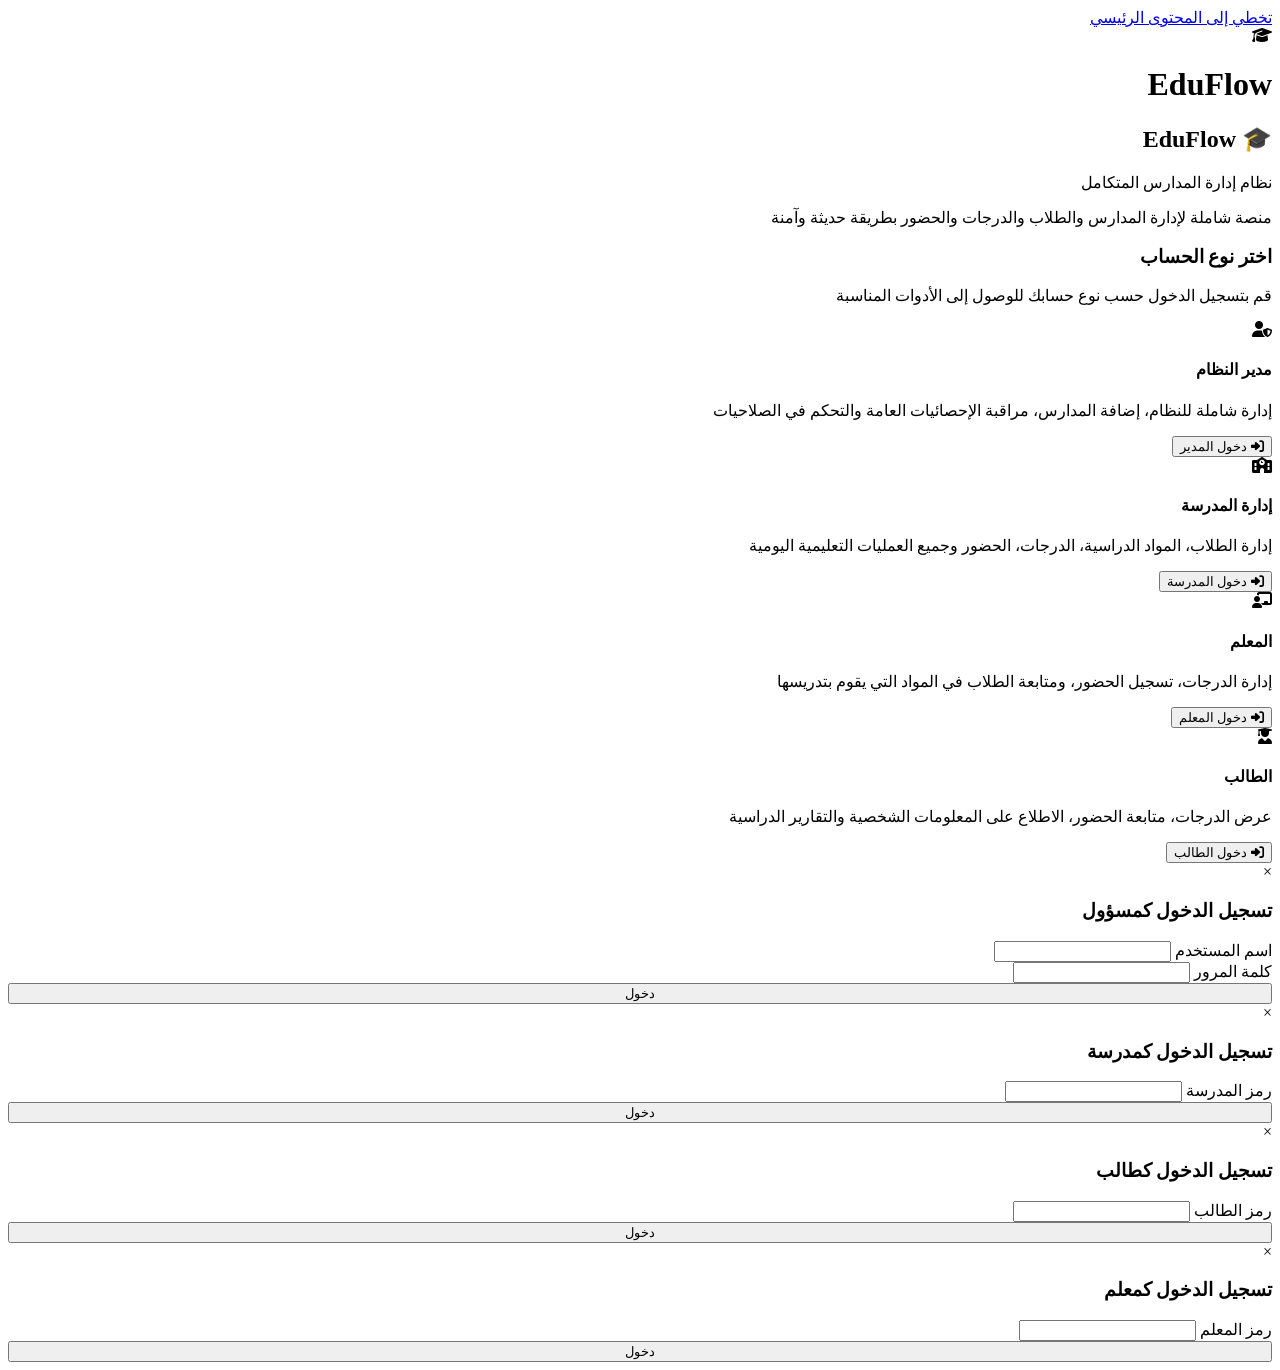
==== index.html @ fd58dbfe "Add files via upload" ====
<!DOCTYPE html>
<html lang="ar" dir="rtl">
<head>
  <meta charset="UTF-8">
  <meta name="viewport" content="width=device-width, initial-scale=1.0">
  <title>EduFlow - نظام إدارة المدارس المتكامل</title>
  <link href="https://fonts.googleapis.com/css2?family=Cairo:wght@300;400;600;700&display=swap" rel="stylesheet">
  <link rel="stylesheet" href="https://cdnjs.cloudflare.com/ajax/libs/font-awesome/6.4.0/css/all.min.css">
  <link rel="stylesheet" href="assets/css/unified-design-system.css">
  <link rel="stylesheet" href="assets/css/unified-components.css">
  <link rel="stylesheet" href="assets/css/responsive-utilities.css">
  <link rel="stylesheet" href="assets/css/accessibility-enhancements.css">
  <link rel="stylesheet" href="assets/css/styles.css">
  <link rel="stylesheet" href="assets/css/enhanced.css">
  <link rel="stylesheet" href="assets/css/design-system.css">
</head>
<body>
  <!-- Skip to main content link -->
  <a href="#main-content" class="skip-link">تخطي إلى المحتوى الرئيسي</a>
  
  <header>
    <div class="container">
      <div class="header-content">
        <div class="logo">
          <i class="fas fa-graduation-cap" aria-hidden="true"></i>
          <h1>EduFlow</h1>
        </div>
        <div class="nav-links">
        </div>
      </div>
    </div>
  </header>

  <main id="main-content">
    <section id="home" class="hero">
      <div class="container">
        <div class="hero-content">
          <h2><span class="emoji-icon">🎓</span> <span class="text-gradient">EduFlow</span></h2>
          <p class="subtitle">نظام إدارة المدارس المتكامل</p>
          <p class="subtitle">منصة شاملة لإدارة المدارس والطلاب والدرجات والحضور بطريقة حديثة وآمنة</p>
        </div>
      </div>
    </section>

    <section class="role-selection" aria-labelledby="role-selection-heading">
      <div class="container">
        <div class="section-title">
          <h3 id="role-selection-heading">اختر نوع الحساب</h3>
          <p>قم بتسجيل الدخول حسب نوع حسابك للوصول إلى الأدوات المناسبة</p>
        </div>
        
        <div class="roles-grid grid-container grid-auto-fit" role="group" aria-label="نوع الحساب">
          <div class="role-card admin animate-fade-in card-hover-effect" role="button" tabindex="0" aria-label="مدير النظام - إدارة شاملة للنظام" onclick="showAdminLogin()" onkeydown="if(event.key === 'Enter' || event.key === ' ') { showAdminLogin(); event.preventDefault(); }">
            <div class="role-icon">
              <i class="fas fa-user-shield" aria-hidden="true"></i>
            </div>
            <h4>مدير النظام</h4>
            <p>إدارة شاملة للنظام، إضافة المدارس، مراقبة الإحصائيات العامة والتحكم في الصلاحيات</p>
            <button class="btn btn-primary" aria-hidden="true">
              <i class="fas fa-sign-in-alt" aria-hidden="true"></i>
              دخول المدير
            </button>
          </div>

          <div class="role-card school animate-fade-in card-hover-effect">
            <div class="role-icon">
              <i class="fas fa-school"></i>
            </div>
            <h4>إدارة المدرسة</h4>
            <p>إدارة الطلاب، المواد الدراسية، الدرجات، الحضور وجميع العمليات التعليمية اليومية</p>
            <button class="btn btn-primary" onclick="showSchoolLogin()">
              <i class="fas fa-sign-in-alt"></i>
              دخول المدرسة
            </button>
          </div>

          <div class="role-card teacher animate-fade-in card-hover-effect">
            <div class="role-icon">
              <i class="fas fa-chalkboard-teacher"></i>
            </div>
            <h4>المعلم</h4>
            <p>إدارة الدرجات، تسجيل الحضور، ومتابعة الطلاب في المواد التي يقوم بتدريسها</p>
            <button class="btn btn-primary" onclick="showTeacherLogin()">
              <i class="fas fa-sign-in-alt"></i>
              دخول المعلم
            </button>
          </div>

          <div class="role-card student animate-fade-in card-hover-effect">
            <div class="role-icon">
              <i class="fas fa-user-graduate"></i>
            </div>
            <h4>الطالب</h4>
            <p>عرض الدرجات، متابعة الحضور، الاطلاع على المعلومات الشخصية والتقارير الدراسية</p>
            <button class="btn btn-primary" onclick="showStudentLogin()">
              <i class="fas fa-sign-in-alt"></i>
              دخول الطالب
            </button>
          </div>
        </div>
      </div>
    </section>
  </main>

  <!-- Admin Login Modal -->
  <div id="adminLoginModal" class="modal" role="dialog" aria-labelledby="adminLoginTitle" aria-describedby="adminLoginDesc" aria-modal="true" tabindex="-1">
    <div class="modal-content" role="document">
      <span class="close-modal" onclick="closeModal('adminLoginModal')" aria-label="إغلاق النافذة" tabindex="0" onkeydown="if(event.key === 'Enter' || event.key === ' ') { closeModal('adminLoginModal'); event.preventDefault(); }">&times;</span>
      <h3 class="modal-title" id="adminLoginTitle">تسجيل الدخول كمسؤول</h3>
      <p id="adminLoginDesc" class="sr-only">أدخل بيانات تسجيل الدخول الخاصة بك للوصول إلى لوحة تحكم المدير</p>
      <form id="adminLoginForm" aria-label="نموذج تسجيل دخول المدير">
        <div class="form-group">
          <label for="adminUsername" class="form-label">اسم المستخدم</label>
          <input type="text" id="adminUsername" class="form-control" required aria-required="true">
        </div>
        <div class="form-group">
          <label for="adminPassword" class="form-label">كلمة المرور</label>
          <input type="password" id="adminPassword" class="form-control" required aria-required="true">
        </div>
        <button type="submit" class="btn btn-primary" style="width: 100%">دخول</button>
      </form>
    </div>
  </div>

  <!-- School Login Modal -->
  <div id="schoolLoginModal" class="modal">
    <div class="modal-content">
      <span class="close-modal" onclick="closeModal('schoolLoginModal')">&times;</span>
      <h3 class="modal-title">تسجيل الدخول كمدرسة</h3>
      <form id="schoolLoginForm">
        <div class="form-group">
          <label for="schoolCode">رمز المدرسة</label>
          <input type="text" id="schoolCode" class="form-control" required>
        </div>
        <button type="submit" class="btn btn-primary" style="width: 100%">دخول</button>
      </form>
    </div>
  </div>

  <!-- Student Login Modal -->
  <div id="studentLoginModal" class="modal">
    <div class="modal-content">
      <span class="close-modal" onclick="closeModal('studentLoginModal')">&times;</span>
      <h3 class="modal-title">تسجيل الدخول كطالب</h3>
      <form id="studentLoginForm">
        <div class="form-group">
          <label for="studentCode">رمز الطالب</label>
          <input type="text" id="studentCode" class="form-control" required>
        </div>
        <button type="submit" class="btn btn-primary" style="width: 100%">دخول</button>
      </form>
    </div>
  </div>

  <!-- Teacher Login Modal -->
  <div id="teacherLoginModal" class="modal">
    <div class="modal-content">
      <span class="close-modal" onclick="closeModal('teacherLoginModal')">&times;</span>
      <h3 class="modal-title">تسجيل الدخول كمعلم</h3>
      <form id="teacherLoginForm">
        <div class="form-group">
          <label for="teacherCode">رمز المعلم</label>
          <input type="text" id="teacherCode" class="form-control" required>
        </div>
        <button type="submit" class="btn btn-primary" style="width: 100%">دخول</button>
      </form>
    </div>
  </div>

  <script>
    // وظائف إدارة النوافذ المنبثقة
    function showAdminLogin() {
      document.getElementById('adminLoginModal').style.display = 'flex';
    }

    function showSchoolLogin() {
      document.getElementById('schoolLoginModal').style.display = 'flex';
    }

    function showStudentLogin() {
      document.getElementById('studentLoginModal').style.display = 'flex';
    }

    function showTeacherLogin() {
      document.getElementById('teacherLoginModal').style.display = 'flex';
    }

    function closeModal(modalId) {
      document.getElementById(modalId).style.display = 'none';
    }

    // إغلاق النافذة عند النقر خارجها
    window.onclick = function(event) {
      const modals = document.getElementsByClassName('modal');
      for (let i = 0; i < modals.length; i++) {
        if (event.target == modals[i]) {
          modals[i].style.display = "none";
        }
      }
    }

    // معالجة نموذج تسجيل الدخول للمسؤول
    document.getElementById('adminLoginForm').addEventListener('submit', async function(e) {
      e.preventDefault();
      const username = document.getElementById('adminUsername').value;
      const password = document.getElementById('adminPassword').value;
      
      try {
        const response = await fetch('/api/admin/login', {
          method: 'POST',
          headers: {
            'Content-Type': 'application/json'
          },
          body: JSON.stringify({ username, password })
        });
        
        if (!response.ok) {
          const errorResult = await response.json();
          throw new Error(errorResult.error || 'فشل تسجيل الدخول');
        }
        
        const result = await response.json();
        // Store token and user info
        localStorage.setItem('token', result.token);
        localStorage.setItem('user', JSON.stringify(result.user));
        
        toastManager.showSuccess('تم تسجيل الدخول بنجاح!');
        closeModal('adminLoginModal');
        
        // Redirect to admin dashboard
        window.location.href = 'admin-dashboard.html';
      } catch (error) {
        console.error('Login error:', error);
        toastManager.showError(error.message || 'حدث خطأ في الاتصال بالخادم');
      }
    });

    // معالجة نموذج تسجيل الدخول للمدرسة
    document.getElementById('schoolLoginForm').addEventListener('submit', async function(e) {
      e.preventDefault();
      const code = document.getElementById('schoolCode').value;
      
      try {
        const response = await fetch('/api/school/login', {
          method: 'POST',
          headers: {
            'Content-Type': 'application/json'
          },
          body: JSON.stringify({ code })
        });
        
        if (!response.ok) {
          const errorResult = await response.json();
          throw new Error(errorResult.error || 'فشل تسجيل الدخول');
        }
        
        const result = await response.json();
        // Store token and school info
        localStorage.setItem('token', result.token);
        localStorage.setItem('school', JSON.stringify(result.school));
        
        toastManager.showSuccess('تم تسجيل الدخول بنجاح!');
        closeModal('schoolLoginModal');
        
        // Redirect to school dashboard
        window.location.href = 'school-dashboard.html';
      } catch (error) {
        console.error('Login error:', error);
        toastManager.showError(error.message || 'حدث خطأ في الاتصال بالخادم');
      }
    });

    // معالجة نموذج تسجيل الدخول للطالب
    document.getElementById('studentLoginForm').addEventListener('submit', async function(e) {
      e.preventDefault();
      const code = document.getElementById('studentCode').value;
      
      try {
        const response = await fetch('/api/student/login', {
          method: 'POST',
          headers: {
            'Content-Type': 'application/json'
          },
          body: JSON.stringify({ code })
        });
        
        if (!response.ok) {
          const errorResult = await response.json();
          throw new Error(errorResult.error || 'فشل تسجيل الدخول');
        }
        
        const result = await response.json();
        // Store token and student info
        localStorage.setItem('token', result.token);
        localStorage.setItem('student', JSON.stringify(result.student));
        
        toastManager.showSuccess('تم تسجيل الدخول بنجاح!');
        closeModal('studentLoginModal');
        
        // Redirect to student portal
        window.location.href = 'student-portal.html';
      } catch (error) {
        console.error('Login error:', error);
        toastManager.showError(error.message || 'حدث خطأ في الاتصال بالخادم');
      }
    });

    // معالجة نموذج تسجيل الدخول للمعلم
    document.getElementById('teacherLoginForm').addEventListener('submit', async function(e) {
      e.preventDefault();
      const code = document.getElementById('teacherCode').value;
      
      try {
        const response = await fetch('/api/teacher/login', {
          method: 'POST',
          headers: {
            'Content-Type': 'application/json'
          },
          body: JSON.stringify({ teacher_code: code })
        });
        
        if (!response.ok) {
          const errorResult = await response.json();
          throw new Error(errorResult.error || 'فشل تسجيل الدخول');
        }
        
        const result = await response.json();
        // Store token and teacher info
        localStorage.setItem('teacher_token', result.token);
        localStorage.setItem('teacher', JSON.stringify(result.teacher));
        
        toastManager.showSuccess('تم تسجيل الدخول بنجاح!');
        closeModal('teacherLoginModal');
        
        // Redirect to teacher portal
        window.location.href = 'teacher-portal.html';
      } catch (error) {
        console.error('Login error:', error);
        toastManager.showError(error.message || 'حدث خطأ في الاتصال بالخادم');
      }
    });
  </script>
  <script src="assets/js/api-config.js"></script>
  <script src="assets/js/security-utils.js"></script>
  <script src="assets/js/loading-feedback.js"></script>
</body>
</html>
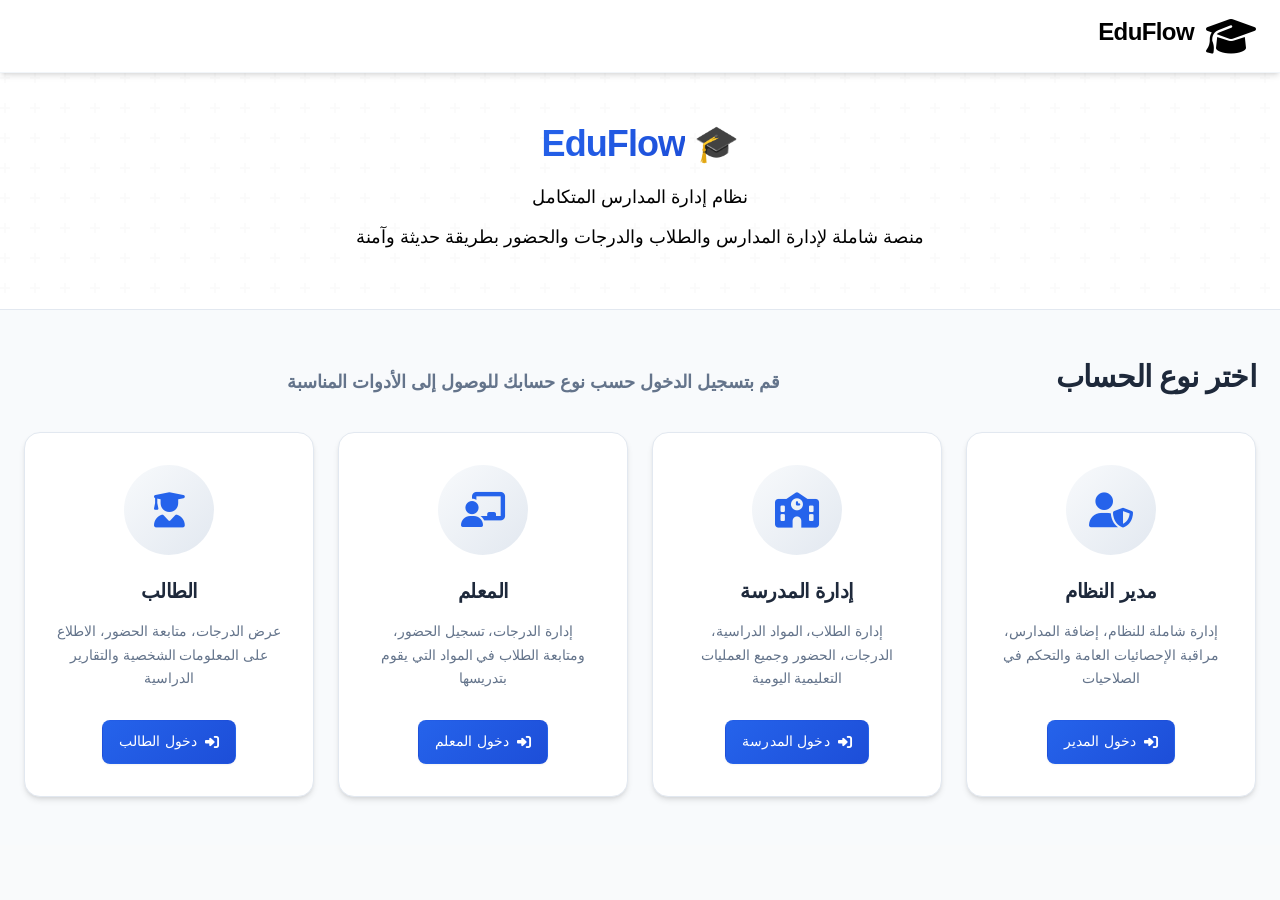
==== commit 7ab452d7: "Update index.html" ====
--- a/index.html
+++ b/index.html
@@ -6,13 +6,13 @@
   <title>EduFlow - نظام إدارة المدارس المتكامل</title>
   <link href="https://fonts.googleapis.com/css2?family=Cairo:wght@300;400;600;700&display=swap" rel="stylesheet">
   <link rel="stylesheet" href="https://cdnjs.cloudflare.com/ajax/libs/font-awesome/6.4.0/css/all.min.css">
-  <link rel="stylesheet" href="assets/css/unified-design-system.css">
-  <link rel="stylesheet" href="assets/css/unified-components.css">
-  <link rel="stylesheet" href="assets/css/responsive-utilities.css">
-  <link rel="stylesheet" href="assets/css/accessibility-enhancements.css">
-  <link rel="stylesheet" href="assets/css/styles.css">
-  <link rel="stylesheet" href="assets/css/enhanced.css">
-  <link rel="stylesheet" href="assets/css/design-system.css">
+  <link rel="stylesheet" href="unified-design-system.css">
+  <link rel="stylesheet" href="unified-components.css">
+  <link rel="stylesheet" href="responsive-utilities.css">
+  <link rel="stylesheet" href="accessibility-enhancements.css">
+  <link rel="stylesheet" href="styles.css">
+  <link rel="stylesheet" href="enhanced.css">
+  <link rel="stylesheet" href="design-system.css">
 </head>
 <body>
   <!-- Skip to main content link -->
@@ -340,8 +340,8 @@
       }
     });
   </script>
-  <script src="assets/js/api-config.js"></script>
-  <script src="assets/js/security-utils.js"></script>
-  <script src="assets/js/loading-feedback.js"></script>
+  <script src="api-config.js"></script>
+  <script src="security-utils.js"></script>
+  <script src="loading-feedback.js"></script>
 </body>
-</html>+</html>
--- a/unified-design-system.css
+++ b/unified-design-system.css
@@ -0,0 +1,983 @@
+/*
+ * EduFlow Unified Design System v2.0
+ * Consistent professional styling across all application portals
+ * Maintains existing background design while applying modern, cohesive UI
+ */
+
+/* ========================================
+   DESIGN TOKENS - CSS CUSTOM PROPERTIES
+   ======================================== */
+
+:root {
+  /* ==================== COLORS ==================== */
+  
+  /* Primary Brand Colors */
+  --brand-primary-50: #eff6ff;
+  --brand-primary-100: #dbeafe;
+  --brand-primary-200: #bfdbfe;
+  --brand-primary-300: #93c5fd;
+  --brand-primary-400: #60a5fa;
+  --brand-primary-500: #3b82f6;
+  --brand-primary-600: #2563eb;
+  --brand-primary-700: #1d4ed8;
+  --brand-primary-800: #1e40af;
+  --brand-primary-900: #1e3a8a;
+  
+  /* Secondary/Accent Colors */
+  --brand-secondary-50: #f0f9ff;
+  --brand-secondary-100: #e0f2fe;
+  --brand-secondary-200: #bae6fd;
+  --brand-secondary-300: #7dd3fc;
+  --brand-secondary-400: #38bdf8;
+  --brand-secondary-500: #0ea5e9;
+  --brand-secondary-600: #0284c7;
+  --brand-secondary-700: #0369a1;
+  --brand-secondary-800: #075985;
+  --brand-secondary-900: #0c4a6e;
+  
+  /* Success Colors */
+  --success-50: #f0fdf4;
+  --success-100: #dcfce7;
+  --success-200: #bbf7d0;
+  --success-300: #86efac;
+  --success-400: #4ade80;
+  --success-500: #22c55e;
+  --success-600: #16a34a;
+  --success-700: #15803d;
+  --success-800: #166534;
+  --success-900: #14532d;
+  
+  /* Warning Colors */
+  --warning-50: #fffbeb;
+  --warning-100: #fef3c7;
+  --warning-200: #fde68a;
+  --warning-300: #fcd34d;
+  --warning-400: #fbbf24;
+  --warning-500: #f59e0b;
+  --warning-600: #d97706;
+  --warning-700: #b45309;
+  --warning-800: #92400e;
+  --warning-900: #78350f;
+  
+  /* Danger/Error Colors */
+  --danger-50: #fef2f2;
+  --danger-100: #fee2e2;
+  --danger-200: #fecaca;
+  --danger-300: #fca5a5;
+  --danger-400: #f87171;
+  --danger-500: #ef4444;
+  --danger-600: #dc2626;
+  --danger-700: #b91c1c;
+  --danger-800: #991b1b;
+  --danger-900: #7f1d1d;
+  
+  /* Neutral Colors */
+  --neutral-50: #f9fafb;
+  --neutral-100: #f3f4f6;
+  --neutral-200: #e5e7eb;
+  --neutral-300: #d1d5db;
+  --neutral-400: #9ca3af;
+  --neutral-500: #6b7280;
+  --neutral-600: #4b5563;
+  --neutral-700: #374151;
+  --neutral-800: #1f2937;
+  --neutral-900: #111827;
+  
+  /* Background & Surface */
+  --background-primary: #ffffff;
+  --background-secondary: #f9fafb;
+  --background-tertiary: #f3f4f6;
+  --surface-primary: #ffffff;
+  --surface-secondary: #f8fafc;
+  --surface-elevated: #ffffff;
+  
+  /* Text Colors */
+  --text-primary: #111827;
+  --text-secondary: #374151;
+  --text-tertiary: #6b7280;
+  --text-quaternary: #9ca3af;
+  --text-inverse: #ffffff;
+  --text-muted: #9ca3af;
+  --text-placeholder: #d1d5db;
+  
+  /* ==================== TYPOGRAPHY ==================== */
+  
+  /* Font Family */
+  --font-family-base: 'Cairo', 'Segoe UI', Tahoma, Geneva, Verdana, sans-serif;
+  --font-family-heading: 'Cairo', 'Segoe UI', Tahoma, Geneva, Verdana, sans-serif;
+  --font-family-mono: ui-monospace, SFMono-Regular, Menlo, Monaco, Consolas, monospace;
+  
+  /* Font Sizes */
+  --font-size-xs: 0.75rem;    /* 12px */
+  --font-size-sm: 0.875rem;   /* 14px */
+  --font-size-base: 1rem;     /* 16px */
+  --font-size-lg: 1.125rem;   /* 18px */
+  --font-size-xl: 1.25rem;    /* 20px */
+  --font-size-2xl: 1.5rem;    /* 24px */
+  --font-size-3xl: 1.875rem;  /* 30px */
+  --font-size-4xl: 2.25rem;   /* 36px */
+  --font-size-5xl: 3rem;      /* 48px */
+  
+  /* Font Weights */
+  --font-weight-thin: 100;
+  --font-weight-extralight: 200;
+  --font-weight-light: 300;
+  --font-weight-normal: 400;
+  --font-weight-medium: 500;
+  --font-weight-semibold: 600;
+  --font-weight-bold: 700;
+  --font-weight-extrabold: 800;
+  --font-weight-black: 900;
+  
+  /* Line Heights */
+  --line-height-none: 1;
+  --line-height-tight: 1.25;
+  --line-height-snug: 1.375;
+  --line-height-normal: 1.5;
+  --line-height-relaxed: 1.625;
+  --line-height-loose: 2;
+  
+  /* Letter Spacing */
+  --letter-spacing-tighter: -0.05em;
+  --letter-spacing-tight: -0.025em;
+  --letter-spacing-normal: 0;
+  --letter-spacing-wide: 0.025em;
+  --letter-spacing-wider: 0.05em;
+  --letter-spacing-widest: 0.1em;
+  
+  /* ==================== SPACING ==================== */
+  
+  --spacing-0: 0;
+  --spacing-1: 0.25rem;   /* 4px */
+  --spacing-2: 0.5rem;    /* 8px */
+  --spacing-3: 0.75rem;   /* 12px */
+  --spacing-4: 1rem;      /* 16px */
+  --spacing-5: 1.25rem;   /* 20px */
+  --spacing-6: 1.5rem;    /* 24px */
+  --spacing-7: 1.75rem;   /* 28px */
+  --spacing-8: 2rem;      /* 32px */
+  --spacing-9: 2.25rem;   /* 36px */
+  --spacing-10: 2.5rem;   /* 40px */
+  --spacing-11: 2.75rem;  /* 44px */
+  --spacing-12: 3rem;     /* 48px */
+  --spacing-14: 3.5rem;   /* 56px */
+  --spacing-16: 4rem;     /* 64px */
+  --spacing-20: 5rem;     /* 80px */
+  --spacing-24: 6rem;     /* 96px */
+  --spacing-28: 7rem;     /* 112px */
+  --spacing-32: 8rem;     /* 128px */
+  --spacing-36: 9rem;     /* 144px */
+  --spacing-40: 10rem;    /* 160px */
+  --spacing-44: 11rem;    /* 176px */
+  --spacing-48: 12rem;    /* 192px */
+  --spacing-52: 13rem;    /* 208px */
+  --spacing-56: 14rem;    /* 224px */
+  --spacing-60: 15rem;    /* 240px */
+  --spacing-64: 16rem;    /* 256px */
+  --spacing-72: 18rem;    /* 288px */
+  --spacing-80: 20rem;    /* 320px */
+  --spacing-96: 24rem;    /* 384px */
+  
+  /* ==================== BORDER RADIUS ==================== */
+  
+  --radius-none: 0;
+  --radius-sm: 0.125rem;  /* 2px */
+  --radius-base: 0.25rem; /* 4px */
+  --radius-md: 0.375rem;  /* 6px */
+  --radius-lg: 0.5rem;    /* 8px */
+  --radius-xl: 0.75rem;   /* 12px */
+  --radius-2xl: 1rem;     /* 16px */
+  --radius-3xl: 1.5rem;   /* 24px */
+  --radius-full: 9999px;
+  
+  /* ==================== SHADOWS ==================== */
+  
+  --shadow-none: 0 0 #0000;
+  --shadow-xs: 0 1px 2px 0 rgba(0, 0, 0, 0.05);
+  --shadow-sm: 0 1px 3px 0 rgba(0, 0, 0, 0.1), 0 1px 2px -1px rgba(0, 0, 0, 0.1);
+  --shadow-base: 0 4px 6px -1px rgba(0, 0, 0, 0.1), 0 2px 4px -2px rgba(0, 0, 0, 0.1);
+  --shadow-md: 0 4px 6px -1px rgba(0, 0, 0, 0.1), 0 2px 4px -2px rgba(0, 0, 0, 0.1);
+  --shadow-lg: 0 10px 15px -3px rgba(0, 0, 0, 0.1), 0 4px 6px -4px rgba(0, 0, 0, 0.1);
+  --shadow-xl: 0 20px 25px -5px rgba(0, 0, 0, 0.1), 0 8px 10px -6px rgba(0, 0, 0, 0.1);
+  --shadow-2xl: 0 25px 50px -12px rgba(0, 0, 0, 0.25);
+  --shadow-inner: inset 0 2px 4px 0 rgba(0, 0, 0, 0.05);
+  
+  /* Colored Shadows */
+  --shadow-primary: 0 4px 14px 0 rgba(37, 99, 235, 0.25);
+  --shadow-secondary: 0 4px 14px 0 rgba(14, 165, 233, 0.25);
+  --shadow-success: 0 4px 14px 0 rgba(34, 197, 94, 0.25);
+  --shadow-warning: 0 4px 14px 0 rgba(245, 158, 11, 0.25);
+  --shadow-danger: 0 4px 14px 0 rgba(239, 68, 68, 0.25);
+  
+  /* ==================== TRANSITIONS ==================== */
+  
+  --transition-none: none;
+  --transition-all: all 0.2s cubic-bezier(0.4, 0, 0.2, 1);
+  --transition-colors: color, background-color, border-color 0.2s cubic-bezier(0.4, 0, 0.2, 1);
+  --transition-opacity: opacity 0.2s cubic-bezier(0.4, 0, 0.2, 1);
+  --transition-shadow: box-shadow 0.2s cubic-bezier(0.4, 0, 0.2, 1);
+  --transition-transform: transform 0.2s cubic-bezier(0.4, 0, 0.2, 1);
+  
+  --transition-fast: 150ms cubic-bezier(0.4, 0, 0.2, 1);
+  --transition-base: 200ms cubic-bezier(0.4, 0, 0.2, 1);
+  --transition-medium: 300ms cubic-bezier(0.4, 0, 0.2, 1);
+  --transition-slow: 500ms cubic-bezier(0.4, 0, 0.2, 1);
+  
+  /* ==================== BREAKPOINTS ==================== */
+  
+  --breakpoint-xs: 480px;
+  --breakpoint-sm: 640px;
+  --breakpoint-md: 768px;
+  --breakpoint-lg: 1024px;
+  --breakpoint-xl: 1280px;
+  --breakpoint-2xl: 1536px;
+  
+  /* ==================== Z-INDEX ==================== */
+  
+  --z-auto: auto;
+  --z-0: 0;
+  --z-10: 10;
+  --z-20: 20;
+  --z-30: 30;
+  --z-40: 40;
+  --z-50: 50;
+  --z-dropdown: 1000;
+  --z-sticky: 1020;
+  --z-fixed: 1030;
+  --z-modal-backdrop: 1040;
+  --z-modal: 1050;
+  --z-popover: 1060;
+  --z-tooltip: 1070;
+  
+  /* ==================== ACCESSIBILITY ==================== */
+  
+  --focus-ring-color: var(--brand-primary-500);
+  --focus-ring-offset: 2px;
+  --focus-ring-width: 2px;
+  --focus-ring: var(--focus-ring-width) solid var(--focus-ring-color);
+  --focus-ring-inset: inset 0 0 0 var(--focus-ring-width) var(--focus-ring-color);
+  
+  /* ==================== GRADIENTS ==================== */
+  
+  --gradient-primary: linear-gradient(135deg, var(--brand-primary-500) 0%, var(--brand-primary-700) 100%);
+  --gradient-secondary: linear-gradient(135deg, var(--brand-secondary-500) 0%, var(--brand-secondary-700) 100%);
+  --gradient-success: linear-gradient(135deg, var(--success-500) 0%, var(--success-700) 100%);
+  --gradient-warning: linear-gradient(135deg, var(--warning-500) 0%, var(--warning-700) 100%);
+  --gradient-danger: linear-gradient(135deg, var(--danger-500) 0%, var(--danger-700) 100%);
+  --gradient-info: linear-gradient(135deg, var(--brand-secondary-500) 0%, var(--brand-primary-500) 100%);
+  --gradient-purple: linear-gradient(135deg, #8b5cf6 0%, #7c3aed 100%);
+  --gradient-ocean: linear-gradient(135deg, #667eea 0%, #764ba2 100%);
+  --gradient-sunset: linear-gradient(135deg, #f59e0b 0%, #ef4444 100%);
+}
+
+/* ========================================
+   BASE STYLES
+   ======================================== */
+
+*, *::before, *::after {
+  box-sizing: border-box;
+  margin: 0;
+  padding: 0;
+}
+
+html {
+  scroll-behavior: smooth;
+  font-size: 16px;
+}
+
+body {
+  font-family: var(--font-family-base);
+  font-size: var(--font-size-base);
+  line-height: var(--line-height-normal);
+  color: var(--text-primary);
+  background-color: var(--background-secondary);
+  -webkit-font-smoothing: antialiased;
+  -moz-osx-font-smoothing: grayscale;
+  overflow-x: hidden;
+}
+
+/* ========================================
+   TYPOGRAPHY SYSTEM
+   ======================================== */
+
+/* Headings */
+h1, h2, h3, h4, h5, h6 {
+  font-family: var(--font-family-heading);
+  font-weight: var(--font-weight-bold);
+  line-height: var(--line-height-tight);
+  color: var(--text-primary);
+  margin-bottom: var(--spacing-4);
+}
+
+h1 {
+  font-size: var(--font-size-4xl);
+  letter-spacing: var(--letter-spacing-tight);
+}
+
+h2 {
+  font-size: var(--font-size-3xl);
+  letter-spacing: var(--letter-spacing-tight);
+}
+
+h3 {
+  font-size: var(--font-size-2xl);
+  letter-spacing: var(--letter-spacing-tight);
+}
+
+h4 {
+  font-size: var(--font-size-xl);
+  letter-spacing: var(--letter-spacing-tight);
+}
+
+h5 {
+  font-size: var(--font-size-lg);
+  font-weight: var(--font-weight-semibold);
+}
+
+h6 {
+  font-size: var(--font-size-base);
+  font-weight: var(--font-weight-semibold);
+}
+
+/* Body Text */
+p {
+  margin-bottom: var(--spacing-4);
+  color: var(--text-secondary);
+  line-height: var(--line-height-relaxed);
+}
+
+/* Links */
+a {
+  color: var(--brand-primary-600);
+  text-decoration: none;
+  transition: var(--transition-colors);
+}
+
+a:hover {
+  color: var(--brand-primary-700);
+  text-decoration: underline;
+}
+
+/* ========================================
+   UTILITY CLASSES
+   ======================================== */
+
+/* Text Utilities */
+.text-primary { color: var(--text-primary); }
+.text-secondary { color: var(--text-secondary); }
+.text-tertiary { color: var(--text-tertiary); }
+.text-muted { color: var(--text-muted); }
+.text-inverse { color: var(--text-inverse); }
+
+.text-center { text-align: center; }
+.text-left { text-align: left; }
+.text-right { text-align: right; }
+
+.font-thin { font-weight: var(--font-weight-thin); }
+.font-extralight { font-weight: var(--font-weight-extralight); }
+.font-light { font-weight: var(--font-weight-light); }
+.font-normal { font-weight: var(--font-weight-normal); }
+.font-medium { font-weight: var(--font-weight-medium); }
+.font-semibold { font-weight: var(--font-weight-semibold); }
+.font-bold { font-weight: var(--font-weight-bold); }
+.font-extrabold { font-weight: var(--font-weight-extrabold); }
+.font-black { font-weight: var(--font-weight-black); }
+
+/* Spacing Utilities */
+.m-0 { margin: 0; }
+.m-1 { margin: var(--spacing-1); }
+.m-2 { margin: var(--spacing-2); }
+.m-3 { margin: var(--spacing-3); }
+.m-4 { margin: var(--spacing-4); }
+.m-5 { margin: var(--spacing-5); }
+.m-6 { margin: var(--spacing-6); }
+.m-8 { margin: var(--spacing-8); }
+
+.mx-auto { margin-left: auto; margin-right: auto; }
+
+.p-0 { padding: 0; }
+.p-1 { padding: var(--spacing-1); }
+.p-2 { padding: var(--spacing-2); }
+.p-3 { padding: var(--spacing-3); }
+.p-4 { padding: var(--spacing-4); }
+.p-5 { padding: var(--spacing-5); }
+.p-6 { padding: var(--spacing-6); }
+.p-8 { padding: var(--spacing-8); }
+
+/* Display Utilities */
+.d-block { display: block; }
+.d-inline { display: inline; }
+.d-inline-block { display: inline-block; }
+.d-flex { display: flex; }
+.d-grid { display: grid; }
+.d-none { display: none; }
+
+/* Flex Utilities */
+.flex-row { flex-direction: row; }
+.flex-col { flex-direction: column; }
+.items-center { align-items: center; }
+.justify-center { justify-content: center; }
+.justify-between { justify-content: space-between; }
+
+/* ========================================
+   COMPONENT STYLES
+   ======================================== */
+
+/* Buttons - Unified System */
+.btn {
+  display: inline-flex;
+  align-items: center;
+  justify-content: center;
+  gap: var(--spacing-2);
+  padding: 0.75rem 1.5rem; /* 12px 24px - standard size */
+  font-family: inherit;
+  font-size: 0.875rem; /* 14px - consistent font size */
+  font-weight: var(--font-weight-semibold);
+  line-height: 1.25;
+  text-align: center;
+  text-decoration: none;
+  border: 1px solid transparent;
+  border-radius: 0.5rem; /* 8px - consistent rounded corners */
+  cursor: pointer;
+  transition: var(--transition-all);
+  user-select: none;
+  position: relative;
+  overflow: hidden;
+  min-height: 44px; /* Accessibility touch target */
+  min-width: 44px; /* Accessibility touch target */
+}
+
+.btn:focus {
+  outline: 2px solid var(--focus-ring-color);
+  outline-offset: var(--focus-ring-offset);
+}
+
+.btn:disabled {
+  opacity: 0.6;
+  cursor: not-allowed;
+  pointer-events: none;
+}
+
+/* Button Variants */
+.btn-primary {
+  background: var(--gradient-primary);
+  color: var(--text-inverse);
+  border-color: var(--brand-primary-600);
+  box-shadow: var(--shadow-sm);
+}
+
+.btn-primary:hover:not(:disabled) {
+  background: var(--brand-primary-700);
+  border-color: var(--brand-primary-700);
+  transform: translateY(-2px);
+  box-shadow: var(--shadow-primary);
+}
+
+.btn-secondary {
+  background: var(--gradient-secondary);
+  color: var(--text-inverse);
+  border-color: var(--brand-secondary-600);
+  box-shadow: var(--shadow-sm);
+}
+
+.btn-secondary:hover:not(:disabled) {
+  background: var(--brand-secondary-700);
+  border-color: var(--brand-secondary-700);
+  transform: translateY(-2px);
+  box-shadow: var(--shadow-secondary);
+}
+
+.btn-success {
+  background: var(--gradient-success);
+  color: var(--text-inverse);
+  border-color: var(--success-600);
+  box-shadow: var(--shadow-sm);
+}
+
+.btn-success:hover:not(:disabled) {
+  background: var(--success-700);
+  border-color: var(--success-700);
+  transform: translateY(-2px);
+  box-shadow: var(--shadow-success);
+}
+
+.btn-warning {
+  background: var(--gradient-warning);
+  color: var(--text-inverse);
+  border-color: var(--warning-600);
+  box-shadow: var(--shadow-sm);
+}
+
+.btn-warning:hover:not(:disabled) {
+  background: var(--warning-700);
+  border-color: var(--warning-700);
+  transform: translateY(-2px);
+  box-shadow: var(--shadow-warning);
+}
+
+.btn-danger {
+  background: var(--gradient-danger);
+  color: var(--text-inverse);
+  border-color: var(--danger-600);
+  box-shadow: var(--shadow-sm);
+}
+
+.btn-danger:hover:not(:disabled) {
+  background: var(--danger-700);
+  border-color: var(--danger-700);
+  transform: translateY(-2px);
+  box-shadow: var(--shadow-danger);
+}
+
+.btn-outline {
+  background: transparent;
+  color: var(--text-secondary);
+  border-color: var(--neutral-300);
+}
+
+.btn-outline:hover:not(:disabled) {
+  background: var(--neutral-50);
+  color: var(--text-primary);
+  border-color: var(--neutral-400);
+}
+
+.btn-ghost {
+  background: transparent;
+  color: var(--text-secondary);
+  border-color: transparent;
+}
+
+.btn-ghost:hover:not(:disabled) {
+  background: var(--neutral-100);
+  color: var(--text-primary);
+}
+
+/* Button Sizes */
+.btn-sm {
+  padding: 0.5rem 1rem; /* 8px 16px */
+  font-size: 0.75rem; /* 12px */
+  border-radius: 0.375rem; /* 6px */
+  min-height: 36px;
+}
+
+.btn-lg {
+  padding: 1rem 2rem; /* 16px 32px */
+  font-size: 1rem; /* 16px */
+  border-radius: 0.75rem; /* 12px */
+  min-height: 52px;
+}
+
+.btn-xl {
+  padding: 1.25rem 2.5rem; /* 20px 40px */
+  font-size: 1.125rem; /* 18px */
+  border-radius: 0.875rem; /* 14px */
+  min-height: 60px;
+}
+
+/* Button Positioning Utilities */
+.btn-group {
+  display: flex;
+  gap: 0.75rem; /* Standard gap between buttons */
+  align-items: center;
+}
+
+.btn-group-vertical {
+  display: flex;
+  flex-direction: column;
+  gap: 0.5rem;
+}
+
+.btn-group-responsive {
+  display: flex;
+  flex-wrap: wrap;
+  gap: 0.75rem;
+  align-items: center;
+}
+
+/* Button Alignment Utilities */
+.btn-align-left { justify-content: flex-start; }
+.btn-align-center { justify-content: center; }
+.btn-align-right { justify-content: flex-end; }
+.btn-align-between { justify-content: space-between; }
+.btn-align-around { justify-content: space-around; }
+
+/* Button Spacing Utilities */
+.btn-space-tight { gap: 0.5rem; }
+.btn-space-normal { gap: 0.75rem; }
+.btn-space-wide { gap: 1rem; }
+
+/* Individual Button Margins */
+.btn-m-0 { margin: 0; }
+.btn-m-1 { margin: var(--spacing-1); }
+.btn-m-2 { margin: var(--spacing-2); }
+.btn-m-3 { margin: var(--spacing-3); }
+.btn-m-4 { margin: var(--spacing-4); }
+
+.btn-mt-0 { margin-top: 0; }
+.btn-mt-1 { margin-top: var(--spacing-1); }
+.btn-mt-2 { margin-top: var(--spacing-2); }
+.btn-mt-3 { margin-top: var(--spacing-3); }
+.btn-mt-4 { margin-top: var(--spacing-4); }
+
+.btn-mb-0 { margin-bottom: 0; }
+.btn-mb-1 { margin-bottom: var(--spacing-1); }
+.btn-mb-2 { margin-bottom: var(--spacing-2); }
+.btn-mb-3 { margin-bottom: var(--spacing-3); }
+.btn-mb-4 { margin-bottom: var(--spacing-4); }
+
+.btn-ml-0 { margin-left: 0; }
+.btn-ml-1 { margin-left: var(--spacing-1); }
+.btn-ml-2 { margin-left: var(--spacing-2); }
+.btn-ml-3 { margin-left: var(--spacing-3); }
+.btn-ml-4 { margin-left: var(--spacing-4); }
+
+.btn-mr-0 { margin-right: 0; }
+.btn-mr-1 { margin-right: var(--spacing-1); }
+.btn-mr-2 { margin-right: var(--spacing-2); }
+.btn-mr-3 { margin-right: var(--spacing-3); }
+.btn-mr-4 { margin-right: var(--spacing-4); }
+
+/* Responsive Button Positioning */
+@media (max-width: 768px) {
+  .btn-group-responsive {
+    flex-direction: column;
+    align-items: stretch;
+    gap: 0.5rem;
+  }
+  
+  .btn-group-responsive .btn {
+    width: 100%;
+  }
+}
+
+/* Cards - Unified System */
+.card {
+  background: var(--surface-primary);
+  border-radius: var(--radius-xl);
+  box-shadow: var(--shadow-base);
+  border: 1px solid var(--neutral-200);
+  transition: var(--transition-all);
+  overflow: hidden;
+}
+
+.card:hover {
+  box-shadow: var(--shadow-lg);
+  transform: translateY(-2px);
+}
+
+.card-header {
+  padding: var(--spacing-6);
+  border-bottom: 1px solid var(--neutral-200);
+  background-color: var(--surface-secondary);
+}
+
+.card-body {
+  padding: var(--spacing-6);
+}
+
+.card-footer {
+  padding: var(--spacing-6);
+  border-top: 1px solid var(--neutral-200);
+  background-color: var(--surface-secondary);
+}
+
+/* Forms - Unified System */
+.form-group {
+  margin-bottom: var(--spacing-5);
+}
+
+.form-label {
+  display: block;
+  margin-bottom: var(--spacing-2);
+  font-weight: var(--font-weight-medium);
+  color: var(--text-secondary);
+  font-size: var(--font-size-sm);
+}
+
+.form-control {
+  display: block;
+  width: 100%;
+  padding: var(--spacing-3) var(--spacing-4);
+  font-size: var(--font-size-base);
+  line-height: 1.5;
+  color: var(--text-primary);
+  background-color: var(--surface-primary);
+  border: 2px solid var(--neutral-300);
+  border-radius: var(--radius-lg);
+  transition: var(--transition-all);
+  box-shadow: var(--shadow-xs);
+}
+
+.form-control:focus {
+  outline: 0;
+  border-color: var(--brand-primary-500);
+  box-shadow: 0 0 0 var(--focus-ring-offset) var(--brand-primary-100);
+}
+
+.form-control::placeholder {
+  color: var(--text-placeholder);
+}
+
+.form-control:disabled {
+  background-color: var(--neutral-100);
+  opacity: 0.8;
+  cursor: not-allowed;
+}
+
+/* Form Validation States */
+.form-control.is-valid {
+  border-color: var(--success-500);
+  box-shadow: 0 0 0 var(--focus-ring-offset) var(--success-100);
+}
+
+.form-control.is-invalid {
+  border-color: var(--danger-500);
+  box-shadow: 0 0 0 var(--focus-ring-offset) var(--danger-100);
+}
+
+.invalid-feedback {
+  display: block;
+  width: 100%;
+  margin-top: var(--spacing-2);
+  font-size: var(--font-size-sm);
+  color: var(--danger-600);
+}
+
+.valid-feedback {
+  display: block;
+  width: 100%;
+  margin-top: var(--spacing-2);
+  font-size: var(--font-size-sm);
+  color: var(--success-600);
+}
+
+/* Tables - Unified System */
+.table {
+  width: 100%;
+  border-collapse: separate;
+  border-spacing: 0;
+  background: var(--surface-primary);
+  border-radius: var(--radius-xl);
+  overflow: hidden;
+  box-shadow: var(--shadow-base);
+}
+
+.th,
+.td {
+  padding: var(--spacing-4);
+  text-align: center;
+  border-bottom: 1px solid var(--neutral-100);
+}
+
+.th {
+  background: var(--neutral-50);
+  font-weight: var(--font-weight-semibold);
+  color: var(--text-primary);
+  font-size: var(--font-size-sm);
+  text-transform: uppercase;
+  letter-spacing: var(--letter-spacing-wide);
+}
+
+.table tbody tr {
+  transition: var(--transition-all);
+}
+
+.table tbody tr:hover {
+  background: var(--neutral-50);
+}
+
+.table tbody tr:last-child .td {
+  border-bottom: none;
+}
+
+/* Modals - Unified System */
+.modal {
+  display: none;
+  position: fixed;
+  top: 0;
+  left: 0;
+  width: 100%;
+  height: 100%;
+  background-color: rgba(17, 24, 39, 0.6);
+  backdrop-filter: blur(8px);
+  align-items: center;
+  justify-content: center;
+  z-index: var(--z-modal-backdrop);
+  animation: fadeIn 0.2s ease-out;
+}
+
+.modal-content {
+  background: var(--surface-primary);
+  border-radius: var(--radius-2xl);
+  padding: var(--spacing-8);
+  width: 90%;
+  max-width: 520px;
+  position: relative;
+  box-shadow: var(--shadow-2xl);
+  border: 1px solid var(--neutral-100);
+  animation: slideUp 0.3s ease-out;
+}
+
+.close-modal {
+  position: absolute;
+  top: var(--spacing-4);
+  left: var(--spacing-4);
+  font-size: var(--font-size-2xl);
+  cursor: pointer;
+  color: var(--text-muted);
+  transition: var(--transition-all);
+  width: 36px;
+  height: 36px;
+  display: flex;
+  align-items: center;
+  justify-content: center;
+  border-radius: var(--radius-full);
+}
+
+.close-modal:hover {
+  color: var(--danger-500);
+  background: var(--neutral-100);
+}
+
+.modal-title {
+  text-align: center;
+  margin-bottom: var(--spacing-6);
+  color: var(--text-primary);
+  font-size: var(--font-size-xl);
+  font-weight: var(--font-weight-bold);
+}
+
+/* Animations */
+@keyframes fadeIn {
+  from { opacity: 0; }
+  to { opacity: 1; }
+}
+
+@keyframes slideUp {
+  from {
+    opacity: 0;
+    transform: translateY(20px);
+  }
+  to {
+    opacity: 1;
+    transform: translateY(0);
+  }
+}
+
+/* Responsive Grid System */
+.grid-container {
+  display: grid;
+  gap: var(--spacing-6);
+  width: 100%;
+}
+
+.grid-auto-fit {
+  grid-template-columns: repeat(auto-fit, minmax(250px, 1fr));
+}
+
+.grid-auto-fill {
+  grid-template-columns: repeat(auto-fill, minmax(250px, 1fr));
+}
+
+.dashboard-grid {
+  display: grid;
+  gap: var(--spacing-6);
+  grid-template-columns: repeat(auto-fit, minmax(300px, 1fr));
+}
+
+/* ========================================
+   ACCESSIBILITY ENHANCEMENTS
+   ======================================== */
+
+/* Focus Management */
+.focus-visible {
+  outline: var(--focus-ring);
+  outline-offset: var(--focus-ring-offset);
+}
+
+.focus-within {
+  outline: var(--focus-ring);
+  outline-offset: var(--focus-ring-offset);
+}
+
+/* Skip Link */
+.skip-link {
+  position: absolute;
+  top: -40px;
+  left: 6px;
+  background: var(--brand-primary-600);
+  color: var(--text-inverse);
+  padding: 8px;
+  z-index: var(--z-tooltip);
+  border-radius: var(--radius-md);
+  text-decoration: none;
+  transition: top 0.3s;
+}
+
+.skip-link:focus {
+  top: 6px;
+}
+
+/* Screen Reader Only */
+.sr-only {
+  position: absolute;
+  width: 1px;
+  height: 1px;
+  padding: 0;
+  margin: -1px;
+  overflow: hidden;
+  clip: rect(0, 0, 0, 0);
+  white-space: nowrap;
+  border: 0;
+}
+
+/* Reduced Motion Support */
+@media (prefers-reduced-motion: reduce) {
+  *, *::before, *::after {
+    animation-duration: 0.01ms !important;
+    animation-iteration-count: 1 !important;
+    transition-duration: 0.01ms !important;
+  }
+  
+  .card:hover,
+  .btn:hover {
+    transform: none;
+  }
+}
+
+/* High Contrast Mode */
+@media (prefers-contrast: high) {
+  :root {
+    --border-color: #000000;
+    --focus-ring-color: #000000;
+    --focus-ring-width: 3px;
+  }
+  
+  .card {
+    border: 2px solid var(--border-color);
+  }
+  
+  .btn {
+    border: 2px solid currentColor;
+  }
+}
+
+/* Print Styles */
+@media print {
+  * {
+    background: transparent !important;
+    color: black !important;
+    box-shadow: none !important;
+    text-shadow: none !important;
+  }
+  
+  a, a:visited {
+    text-decoration: underline;
+  }
+  
+  .btn {
+    border: 1px solid #000 !important;
+    background: white !important;
+    color: black !important;
+  }
+}
--- a/unified-components.css
+++ b/unified-components.css
@@ -0,0 +1,672 @@
+/*
+ * EduFlow Unified Component Styles
+ * Standardized components for consistent UI across all portals
+ * Built on top of unified-design-system.css
+ */
+
+/* ========================================
+   HEADER COMPONENTS
+   ======================================== */
+
+.header-unified {
+  background: var(--surface-primary);
+  color: var(--text-primary);
+  padding: var(--spacing-4) 0;
+  box-shadow: var(--shadow-md);
+  position: sticky;
+  top: 0;
+  z-index: var(--z-sticky);
+  border-bottom: 1px solid var(--neutral-100);
+  backdrop-filter: blur(12px);
+  background: rgba(255, 255, 255, 0.95);
+}
+
+.header-content-unified {
+  display: flex;
+  justify-content: space-between;
+  align-items: center;
+  max-width: 1280px;
+  margin: 0 auto;
+  padding: 0 var(--spacing-6);
+}
+
+.logo-unified {
+  display: flex;
+  align-items: center;
+  gap: var(--spacing-3);
+  font-weight: var(--font-weight-bold);
+}
+
+.logo-unified i {
+  font-size: 2.5rem;
+  color: var(--brand-primary-600);
+}
+
+.logo-unified h1 {
+  font-size: var(--font-size-2xl);
+  color: var(--text-primary);
+  font-weight: var(--font-weight-bold);
+  letter-spacing: var(--letter-spacing-tight);
+}
+
+.nav-links-unified {
+  display: flex;
+  gap: var(--spacing-3);
+  align-items: center;
+}
+
+.nav-links-unified a {
+  color: var(--text-secondary);
+  text-decoration: none;
+  font-weight: var(--font-weight-semibold);
+  padding: var(--spacing-2) var(--spacing-4);
+  border-radius: var(--radius-lg);
+  transition: var(--transition-all);
+  position: relative;
+  overflow: hidden;
+  font-size: var(--font-size-sm);
+}
+
+.nav-links-unified a:hover {
+  background: var(--neutral-100);
+  color: var(--brand-primary-600);
+  transform: translateY(-2px);
+}
+
+/* ========================================
+   DASHBOARD HEADER COMPONENTS
+   ======================================== */
+
+.dashboard-header {
+  background: var(--gradient-primary);
+  color: var(--text-inverse);
+  padding: var(--spacing-4) var(--spacing-6);
+  display: flex;
+  justify-content: space-between;
+  align-items: center;
+  box-shadow: var(--shadow-lg);
+  border-radius: 0;
+  margin-bottom: 0;
+  position: sticky;
+  top: 0;
+  z-index: var(--z-sticky);
+}
+
+.dashboard-header.school {
+  background: var(--gradient-primary);
+}
+
+.dashboard-header.teacher {
+  background: var(--gradient-primary);
+}
+
+.dashboard-header.student {
+  background: var(--gradient-primary);
+}
+
+.dashboard-title {
+  font-size: var(--font-size-xl);
+  font-weight: var(--font-weight-bold);
+  margin: 0;
+  display: flex;
+  align-items: center;
+  gap: var(--spacing-3);
+}
+
+.dashboard-title i {
+  font-size: var(--font-size-2xl);
+}
+
+/* ========================================
+   SECTION COMPONENTS
+   ======================================== */
+
+.section-card {
+  background: var(--surface-primary);
+  border: 1px solid var(--neutral-200);
+  border-radius: var(--radius-xl);
+  padding: var(--spacing-6);
+  box-shadow: var(--shadow-md);
+  margin-bottom: var(--spacing-8);
+  transition: var(--transition-all);
+}
+
+.section-card:hover {
+  box-shadow: var(--shadow-lg);
+  transform: translateY(-2px);
+}
+
+.section-title {
+  color: var(--text-primary);
+  margin-bottom: var(--spacing-4);
+  font-size: var(--font-size-xl);
+  font-weight: var(--font-weight-bold);
+  display: flex;
+  align-items: center;
+  gap: var(--spacing-3);
+}
+
+.section-title i {
+  color: var(--brand-primary-600);
+}
+
+.section-card .section-title i {
+  color: var(--brand-primary-600);
+}
+
+.section-card.school .section-title i {
+  color: var(--brand-primary-600);
+}
+
+.section-card.teacher .section-title i {
+  color: var(--brand-primary-600);
+}
+
+.section-card.student .section-title i {
+  color: var(--brand-primary-600);
+}
+
+/* ========================================
+   FORM COMPONENTS
+   ======================================== */
+
+.form-card {
+  background: var(--surface-primary);
+  border: 1px solid var(--neutral-200);
+  border-radius: var(--radius-lg);
+  padding: var(--spacing-6);
+  box-shadow: var(--shadow-sm);
+}
+
+.form-row-unified {
+  display: grid;
+  grid-template-columns: repeat(auto-fit, minmax(220px, 1fr));
+  gap: var(--spacing-4);
+  margin-bottom: var(--spacing-4);
+}
+
+.form-group-unified {
+  margin-bottom: var(--spacing-4);
+}
+
+.form-group-unified label {
+  display: block;
+  margin-bottom: var(--spacing-2);
+  font-weight: var(--font-weight-semibold);
+  color: var(--text-secondary);
+  font-size: var(--font-size-sm);
+}
+
+.form-group-unified input,
+.form-group-unified select,
+.form-group-unified textarea {
+  width: 100%;
+  padding: var(--spacing-3) var(--spacing-4);
+  border: 2px solid var(--neutral-300);
+  border-radius: var(--radius-lg);
+  font-size: var(--font-size-base);
+  transition: var(--transition-all);
+  background: var(--surface-primary);
+  color: var(--text-primary);
+}
+
+.form-group-unified input:focus,
+.form-group-unified select:focus,
+.form-group-unified textarea:focus {
+  outline: none;
+  border-color: var(--brand-primary-500);
+  box-shadow: 0 0 0 4px rgba(37, 99, 235, 0.1);
+}
+
+.form-group-unified.school input:focus,
+.form-group-unified.school select:focus,
+.form-group-unified.school textarea:focus {
+  border-color: var(--brand-primary-500);
+  box-shadow: 0 0 0 4px rgba(37, 99, 235, 0.1);
+}
+
+.form-group-unified.teacher input:focus,
+.form-group-unified.teacher select:focus,
+.form-group-unified.teacher textarea:focus {
+  border-color: var(--brand-primary-500);
+  box-shadow: 0 0 0 4px rgba(37, 99, 235, 0.1);
+}
+
+.form-group-unified.student input:focus,
+.form-group-unified.student select:focus,
+.form-group-unified.student textarea:focus {
+  border-color: var(--brand-primary-500);
+  box-shadow: 0 0 0 4px rgba(37, 99, 235, 0.1);
+}
+
+.textarea-unified {
+  resize: vertical;
+  min-height: 100px;
+}
+
+/* ========================================
+   ROLE CARD COMPONENTS
+   ======================================== */
+
+.roles-grid-unified {
+  display: grid;
+  grid-template-columns: repeat(auto-fit, minmax(320px, 1fr));
+  gap: var(--spacing-8);
+}
+
+.role-card-unified {
+  background: var(--surface-primary);
+  border: 1px solid var(--neutral-200);
+  border-radius: var(--radius-2xl);
+  padding: var(--spacing-8);
+  text-align: center;
+  transition: var(--transition-all);
+  box-shadow: var(--shadow-md);
+  position: relative;
+  overflow: hidden;
+  cursor: pointer;
+}
+
+.role-card-unified::before {
+  content: '';
+  position: absolute;
+  top: 0;
+  left: 0;
+  right: 0;
+  height: 4px;
+  background: var(--gradient-primary);
+  transform: scaleX(0);
+  transition: var(--transition-transform);
+}
+
+.role-card-unified:hover {
+  transform: translateY(-8px);
+  box-shadow: var(--shadow-xl);
+  border-color: var(--brand-primary-300);
+}
+
+.role-card-unified:hover::before {
+  transform: scaleX(1);
+}
+
+.role-card-unified.admin::before { 
+  background: var(--gradient-secondary); 
+}
+
+.role-card-unified.school::before { 
+  background: var(--gradient-success); 
+}
+
+.role-card-unified.student::before { 
+  background: var(--gradient-warning); 
+}
+
+.role-card-unified.teacher::before { 
+  background: var(--gradient-purple); 
+}
+
+.role-icon-unified {
+  width: 90px;
+  height: 90px;
+  background: linear-gradient(135deg, var(--neutral-100) 0%, var(--neutral-200) 100%);
+  border-radius: var(--radius-full);
+  display: flex;
+  align-items: center;
+  justify-content: center;
+  margin: 0 auto var(--spacing-6);
+  font-size: 2.2rem;
+  color: var(--brand-primary-600);
+  transition: var(--transition-all);
+}
+
+.role-card-unified:hover .role-icon-unified {
+  transform: scale(1.1);
+  background: var(--gradient-primary);
+  color: var(--text-inverse);
+}
+
+.role-card-unified.admin .role-icon-unified { 
+  color: var(--brand-primary-600); 
+}
+
+.role-card-unified.school .role-icon-unified { 
+  color: var(--brand-primary-600); 
+}
+
+.role-card-unified.student .role-icon-unified { 
+  color: var(--brand-primary-600); 
+}
+
+.role-card-unified.teacher .role-icon-unified { 
+  color: var(--brand-primary-600); 
+}
+
+.role-card-unified:hover.admin .role-icon-unified { 
+  background: var(--gradient-primary); 
+}
+
+.role-card-unified:hover.school .role-icon-unified { 
+  background: var(--gradient-primary); 
+}
+
+.role-card-unified:hover.student .role-icon-unified { 
+  background: var(--gradient-primary); 
+}
+
+.role-card-unified:hover.teacher .role-icon-unified { 
+  background: var(--gradient-primary); 
+}
+
+.role-card-unified h4 {
+  font-size: var(--font-size-xl);
+  margin-bottom: var(--spacing-3);
+  color: var(--text-primary);
+  font-weight: var(--font-weight-bold);
+}
+
+.role-card-unified p {
+  margin-bottom: var(--spacing-6);
+  color: var(--text-secondary);
+  line-height: var(--line-height-relaxed);
+  font-size: var(--font-size-sm);
+  min-height: 80px; /* Ensure consistent height for vertical alignment */
+  display: flex;
+  align-items: center;
+}
+
+/* ========================================
+   TABLE COMPONENTS
+   ======================================== */
+
+.table-unified {
+  width: 100%;
+  border-collapse: separate;
+  border-spacing: 0;
+  background: var(--surface-primary);
+  border-radius: var(--radius-xl);
+  overflow: hidden;
+  box-shadow: var(--shadow-md);
+}
+
+.th-unified,
+.td-unified {
+  padding: var(--spacing-4);
+  text-align: center;
+  border-bottom: 1px solid var(--neutral-100);
+}
+
+.th-unified {
+  background: var(--neutral-50);
+  font-weight: var(--font-weight-semibold);
+  color: var(--text-primary);
+  font-size: var(--font-size-sm);
+  text-transform: uppercase;
+  letter-spacing: var(--letter-spacing-wide);
+}
+
+.table-unified tbody tr {
+  transition: var(--transition-all);
+}
+
+.table-unified tbody tr:hover {
+  background: var(--neutral-50);
+}
+
+.table-unified tbody tr:last-child .td-unified {
+  border-bottom: none;
+}
+
+/* Admin Table Specific */
+.table-admin-unified .th-unified {
+  background: var(--brand-primary-50);
+  color: var(--brand-primary-800);
+}
+
+.table-admin-unified tbody tr:hover {
+  background: var(--brand-primary-50);
+}
+
+/* School Table Specific */
+.table-school-unified .th-unified {
+  background: var(--brand-primary-50);
+  color: var(--brand-primary-800);
+}
+
+.table-school-unified tbody tr:hover {
+  background: var(--brand-primary-50);
+}
+
+/* Teacher Table Specific */
+.table-teacher-unified .th-unified {
+  background: var(--brand-primary-50);
+  color: var(--brand-primary-800);
+}
+
+.table-teacher-unified tbody tr:hover {
+  background: var(--brand-primary-50);
+}
+
+/* Student Table Specific */
+.table-student-unified .th-unified {
+  background: var(--brand-primary-50);
+  color: var(--brand-primary-800);
+}
+
+.table-student-unified tbody tr:hover {
+  background: var(--brand-primary-50);
+}
+
+/* ========================================
+   BADGE COMPONENTS
+   ======================================== */
+
+.badge {
+  display: inline-flex;
+  align-items: center;
+  padding: var(--spacing-1) var(--spacing-3);
+  border-radius: var(--radius-full);
+  font-size: var(--font-size-xs);
+  font-weight: var(--font-weight-semibold);
+  text-transform: uppercase;
+  letter-spacing: var(--letter-spacing-wide);
+}
+
+.badge-primary {
+  background: var(--brand-primary-100);
+  color: var(--brand-primary-800);
+}
+
+.badge-success {
+  background: var(--success-100);
+  color: var(--success-800);
+}
+
+.badge-warning {
+  background: var(--warning-100);
+  color: var(--warning-800);
+}
+
+.badge-danger {
+  background: var(--danger-100);
+  color: var(--danger-800);
+}
+
+.badge-secondary {
+  background: var(--brand-secondary-100);
+  color: var(--brand-secondary-800);
+}
+
+/* ========================================
+   ALERT COMPONENTS
+   ======================================== */
+
+.alert {
+  position: relative;
+  padding: var(--spacing-4);
+  margin-bottom: var(--spacing-4);
+  border: 1px solid transparent;
+  border-radius: var(--radius-lg);
+}
+
+.alert-success {
+  color: var(--success-800);
+  background-color: var(--success-50);
+  border-color: var(--success-200);
+}
+
+.alert-error {
+  color: var(--danger-800);
+  background-color: var(--danger-50);
+  border-color: var(--danger-200);
+}
+
+.alert-warning {
+  color: var(--warning-800);
+  background-color: var(--warning-50);
+  border-color: var(--warning-200);
+}
+
+.alert-info {
+  color: var(--brand-secondary-800);
+  background-color: var(--brand-secondary-50);
+  border-color: var(--brand-secondary-200);
+}
+
+.alert-icon {
+  margin-right: var(--spacing-3);
+  font-size: var(--font-size-lg);
+}
+
+/* ========================================
+   TAB COMPONENTS
+   ======================================== */
+
+.tabs {
+  display: flex;
+  border-bottom: 2px solid var(--neutral-200);
+  margin-bottom: var(--spacing-6);
+}
+
+.tab {
+  padding: var(--spacing-4) var(--spacing-6);
+  cursor: pointer;
+  border: none;
+  background: transparent;
+  font-weight: var(--font-weight-semibold);
+  color: var(--text-secondary);
+  transition: var(--transition-all);
+  position: relative;
+  border-bottom: 2px solid transparent;
+}
+
+.tab:hover {
+  color: var(--brand-primary-600);
+  background: var(--neutral-50);
+}
+
+.tab.active {
+  color: var(--brand-primary-600);
+  border-bottom-color: var(--brand-primary-500);
+}
+
+.tab-content {
+  display: none;
+}
+
+.tab-content.active {
+  display: block;
+  animation: fadeIn 0.3s ease-out;
+}
+
+/* ========================================
+   LOADING COMPONENTS
+   ======================================== */
+
+.loading-spinner {
+  display: inline-block;
+  width: var(--spacing-4);
+  height: var(--spacing-4);
+  border: 2px solid var(--neutral-200);
+  border-radius: 50%;
+  border-top-color: var(--brand-primary-500);
+  animation: spin 1s ease-in-out infinite;
+}
+
+@keyframes spin {
+  to { transform: rotate(360deg); }
+}
+
+.loading-overlay {
+  position: fixed;
+  top: 0;
+  left: 0;
+  width: 100%;
+  height: 100%;
+  background: rgba(255, 255, 255, 0.8);
+  display: flex;
+  align-items: center;
+  justify-content: center;
+  z-index: var(--z-modal);
+}
+
+/* ========================================
+   RESPONSIVE ENHANCEMENTS
+   ======================================== */
+
+@media (max-width: 768px) {
+  .header-content-unified {
+    flex-direction: column;
+    gap: var(--spacing-4);
+  }
+  
+  .dashboard-header {
+    flex-direction: column;
+    gap: var(--spacing-3);
+    text-align: center;
+  }
+  
+  .roles-grid-unified {
+    grid-template-columns: 1fr;
+    gap: var(--spacing-6);
+  }
+  
+  .form-row-unified {
+    grid-template-columns: 1fr;
+  }
+  
+  .tabs {
+    flex-direction: column;
+  }
+  
+  .tab {
+    border-bottom: 1px solid var(--neutral-200);
+    border-right: none;
+  }
+  
+  .tab.active {
+    border-bottom-color: var(--brand-primary-500);
+    border-right-color: transparent;
+  }
+}
+
+@media (max-width: 480px) {
+  .section-card {
+    padding: var(--spacing-4);
+  }
+  
+  .dashboard-title {
+    font-size: var(--font-size-lg);
+    flex-direction: column;
+    gap: var(--spacing-2);
+  }
+  
+  .role-card-unified {
+    padding: var(--spacing-6);
+  }
+  
+  .role-icon-unified {
+    width: 70px;
+    height: 70px;
+    font-size: 1.8rem;
+  }
+}
--- a/responsive-utilities.css
+++ b/responsive-utilities.css
@@ -0,0 +1,662 @@
+/*
+ * EduFlow Responsive Utilities
+ * Mobile-first responsive design system with consistent spacing
+ * Built on top of unified design system
+ */
+
+/* ========================================
+   RESPONSIVE BREAKPOINTS
+   ======================================== */
+
+/* Extra Small Devices (Phones) */
+@media (max-width: 480px) {
+  :root {
+    --spacing-1: 0.125rem;  /* 2px */
+    --spacing-2: 0.25rem;   /* 4px */
+    --spacing-3: 0.5rem;    /* 8px */
+    --spacing-4: 0.75rem;   /* 12px */
+    --spacing-5: 1rem;      /* 16px */
+    --spacing-6: 1.25rem;   /* 20px */
+    --spacing-8: 1.5rem;    /* 24px */
+  }
+  
+  .container {
+    padding: 0 var(--spacing-4);
+  }
+  
+  .section-card {
+    padding: var(--spacing-4);
+    margin-bottom: var(--spacing-6);
+  }
+  
+  .dashboard-header {
+    padding: var(--spacing-3) var(--spacing-4);
+  }
+  
+  .dashboard-title {
+    font-size: var(--font-size-lg);
+  }
+  
+  .btn {
+    padding: var(--spacing-2) var(--spacing-4);
+    font-size: var(--font-size-sm);
+  }
+  
+  .btn-lg {
+    padding: var(--spacing-3) var(--spacing-5);
+    font-size: var(--font-size-base);
+  }
+  
+  .form-control {
+    padding: var(--spacing-2) var(--spacing-3);
+  }
+  
+  .th, .td {
+    padding: var(--spacing-2) var(--spacing-3);
+    font-size: var(--font-size-sm);
+  }
+  
+  .modal-content {
+    padding: var(--spacing-6);
+    width: 95%;
+    max-width: none;
+  }
+  
+  .grid-container {
+    gap: var(--spacing-4);
+  }
+  
+  .dashboard-grid {
+    gap: var(--spacing-4);
+    grid-template-columns: 1fr;
+  }
+}
+
+/* Small Devices (Tablets) */
+@media (min-width: 481px) and (max-width: 768px) {
+  .container {
+    padding: 0 var(--spacing-5);
+  }
+  
+  .section-card {
+    padding: var(--spacing-5);
+  }
+  
+  .dashboard-header {
+    padding: var(--spacing-4) var(--spacing-5);
+  }
+  
+  .grid-container {
+    gap: var(--spacing-5);
+  }
+  
+  .dashboard-grid {
+    gap: var(--spacing-5);
+    grid-template-columns: repeat(auto-fit, minmax(280px, 1fr));
+  }
+  
+  .form-row-unified {
+    grid-template-columns: repeat(auto-fit, minmax(200px, 1fr));
+  }
+  
+  .roles-grid-unified {
+    grid-template-columns: repeat(auto-fit, minmax(280px, 1fr));
+    gap: var(--spacing-6);
+  }
+}
+
+/* Medium Devices (Small Desktops) */
+@media (min-width: 769px) and (max-width: 1024px) {
+  .container {
+    padding: 0 var(--spacing-6);
+  }
+  
+  .dashboard-grid {
+    grid-template-columns: repeat(auto-fit, minmax(320px, 1fr));
+  }
+  
+  .form-row-unified {
+    grid-template-columns: repeat(auto-fit, minmax(220px, 1fr));
+  }
+}
+
+/* Large Devices (Desktops) */
+@media (min-width: 1025px) and (max-width: 1280px) {
+  .container {
+    padding: 0 var(--spacing-8);
+  }
+  
+  .dashboard-grid {
+    grid-template-columns: repeat(auto-fit, minmax(350px, 1fr));
+  }
+}
+
+/* Extra Large Devices */
+@media (min-width: 1281px) {
+  .container {
+    padding: 0 var(--spacing-8);
+    max-width: 1400px;
+  }
+  
+  .dashboard-grid {
+    grid-template-columns: repeat(auto-fit, minmax(380px, 1fr));
+  }
+}
+
+/* ========================================
+   CONSISTENT SPACING UTILITIES
+   ======================================== */
+
+/* Margin Utilities */
+.m-0 { margin: 0; }
+.m-1 { margin: var(--spacing-1); }
+.m-2 { margin: var(--spacing-2); }
+.m-3 { margin: var(--spacing-3); }
+.m-4 { margin: var(--spacing-4); }
+.m-5 { margin: var(--spacing-5); }
+.m-6 { margin: var(--spacing-6); }
+.m-8 { margin: var(--spacing-8); }
+.m-10 { margin: var(--spacing-10); }
+.m-12 { margin: var(--spacing-12); }
+
+.mx-0 { margin-left: 0; margin-right: 0; }
+.mx-1 { margin-left: var(--spacing-1); margin-right: var(--spacing-1); }
+.mx-2 { margin-left: var(--spacing-2); margin-right: var(--spacing-2); }
+.mx-3 { margin-left: var(--spacing-3); margin-right: var(--spacing-3); }
+.mx-4 { margin-left: var(--spacing-4); margin-right: var(--spacing-4); }
+.mx-5 { margin-left: var(--spacing-5); margin-right: var(--spacing-5); }
+.mx-6 { margin-left: var(--spacing-6); margin-right: var(--spacing-6); }
+.mx-8 { margin-left: var(--spacing-8); margin-right: var(--spacing-8); }
+
+.my-0 { margin-top: 0; margin-bottom: 0; }
+.my-1 { margin-top: var(--spacing-1); margin-bottom: var(--spacing-1); }
+.my-2 { margin-top: var(--spacing-2); margin-bottom: var(--spacing-2); }
+.my-3 { margin-top: var(--spacing-3); margin-bottom: var(--spacing-3); }
+.my-4 { margin-top: var(--spacing-4); margin-bottom: var(--spacing-4); }
+.my-5 { margin-top: var(--spacing-5); margin-bottom: var(--spacing-5); }
+.my-6 { margin-top: var(--spacing-6); margin-bottom: var(--spacing-6); }
+.my-8 { margin-top: var(--spacing-8); margin-bottom: var(--spacing-8); }
+
+.mt-0 { margin-top: 0; }
+.mt-1 { margin-top: var(--spacing-1); }
+.mt-2 { margin-top: var(--spacing-2); }
+.mt-3 { margin-top: var(--spacing-3); }
+.mt-4 { margin-top: var(--spacing-4); }
+.mt-5 { margin-top: var(--spacing-5); }
+.mt-6 { margin-top: var(--spacing-6); }
+.mt-8 { margin-top: var(--spacing-8); }
+.mt-10 { margin-top: var(--spacing-10); }
+.mt-12 { margin-top: var(--spacing-12); }
+
+.mb-0 { margin-bottom: 0; }
+.mb-1 { margin-bottom: var(--spacing-1); }
+.mb-2 { margin-bottom: var(--spacing-2); }
+.mb-3 { margin-bottom: var(--spacing-3); }
+.mb-4 { margin-bottom: var(--spacing-4); }
+.mb-5 { margin-bottom: var(--spacing-5); }
+.mb-6 { margin-bottom: var(--spacing-6); }
+.mb-8 { margin-bottom: var(--spacing-8); }
+.mb-10 { margin-bottom: var(--spacing-10); }
+.mb-12 { margin-bottom: var(--spacing-12); }
+
+.ml-0 { margin-left: 0; }
+.ml-1 { margin-left: var(--spacing-1); }
+.ml-2 { margin-left: var(--spacing-2); }
+.ml-3 { margin-left: var(--spacing-3); }
+.ml-4 { margin-left: var(--spacing-4); }
+.ml-5 { margin-left: var(--spacing-5); }
+.ml-6 { margin-left: var(--spacing-6); }
+.ml-8 { margin-left: var(--spacing-8); }
+
+.mr-0 { margin-right: 0; }
+.mr-1 { margin-right: var(--spacing-1); }
+.mr-2 { margin-right: var(--spacing-2); }
+.mr-3 { margin-right: var(--spacing-3); }
+.mr-4 { margin-right: var(--spacing-4); }
+.mr-5 { margin-right: var(--spacing-5); }
+.mr-6 { margin-right: var(--spacing-6); }
+.mr-8 { margin-right: var(--spacing-8); }
+
+/* Padding Utilities */
+.p-0 { padding: 0; }
+.p-1 { padding: var(--spacing-1); }
+.p-2 { padding: var(--spacing-2); }
+.p-3 { padding: var(--spacing-3); }
+.p-4 { padding: var(--spacing-4); }
+.p-5 { padding: var(--spacing-5); }
+.p-6 { padding: var(--spacing-6); }
+.p-8 { padding: var(--spacing-8); }
+.p-10 { padding: var(--spacing-10); }
+.p-12 { padding: var(--spacing-12); }
+
+.px-0 { padding-left: 0; padding-right: 0; }
+.px-1 { padding-left: var(--spacing-1); padding-right: var(--spacing-1); }
+.px-2 { padding-left: var(--spacing-2); padding-right: var(--spacing-2); }
+.px-3 { padding-left: var(--spacing-3); padding-right: var(--spacing-3); }
+.px-4 { padding-left: var(--spacing-4); padding-right: var(--spacing-4); }
+.px-5 { padding-left: var(--spacing-5); padding-right: var(--spacing-5); }
+.px-6 { padding-left: var(--spacing-6); padding-right: var(--spacing-6); }
+.px-8 { padding-left: var(--spacing-8); padding-right: var(--spacing-8); }
+
+.py-0 { padding-top: 0; padding-bottom: 0; }
+.py-1 { padding-top: var(--spacing-1); padding-bottom: var(--spacing-1); }
+.py-2 { padding-top: var(--spacing-2); padding-bottom: var(--spacing-2); }
+.py-3 { padding-top: var(--spacing-3); padding-bottom: var(--spacing-3); }
+.py-4 { padding-top: var(--spacing-4); padding-bottom: var(--spacing-4); }
+.py-5 { padding-top: var(--spacing-5); padding-bottom: var(--spacing-5); }
+.py-6 { padding-top: var(--spacing-6); padding-bottom: var(--spacing-6); }
+.py-8 { padding-top: var(--spacing-8); padding-bottom: var(--spacing-8); }
+
+.pt-0 { padding-top: 0; }
+.pt-1 { padding-top: var(--spacing-1); }
+.pt-2 { padding-top: var(--spacing-2); }
+.pt-3 { padding-top: var(--spacing-3); }
+.pt-4 { padding-top: var(--spacing-4); }
+.pt-5 { padding-top: var(--spacing-5); }
+.pt-6 { padding-top: var(--spacing-6); }
+.pt-8 { padding-top: var(--spacing-8); }
+.pt-10 { padding-top: var(--spacing-10); }
+.pt-12 { padding-top: var(--spacing-12); }
+
+.pb-0 { padding-bottom: 0; }
+.pb-1 { padding-bottom: var(--spacing-1); }
+.pb-2 { padding-bottom: var(--spacing-2); }
+.pb-3 { padding-bottom: var(--spacing-3); }
+.pb-4 { padding-bottom: var(--spacing-4); }
+.pb-5 { padding-bottom: var(--spacing-5); }
+.pb-6 { padding-bottom: var(--spacing-6); }
+.pb-8 { padding-bottom: var(--spacing-8); }
+.pb-10 { padding-bottom: var(--spacing-10); }
+.pb-12 { padding-bottom: var(--spacing-12); }
+
+.pl-0 { padding-left: 0; }
+.pl-1 { padding-left: var(--spacing-1); }
+.pl-2 { padding-left: var(--spacing-2); }
+.pl-3 { padding-left: var(--spacing-3); }
+.pl-4 { padding-left: var(--spacing-4); }
+.pl-5 { padding-left: var(--spacing-5); }
+.pl-6 { padding-left: var(--spacing-6); }
+.pl-8 { padding-left: var(--spacing-8); }
+
+.pr-0 { padding-right: 0; }
+.pr-1 { padding-right: var(--spacing-1); }
+.pr-2 { padding-right: var(--spacing-2); }
+.pr-3 { padding-right: var(--spacing-3); }
+.pr-4 { padding-right: var(--spacing-4); }
+.pr-5 { padding-right: var(--spacing-5); }
+.pr-6 { padding-right: var(--spacing-6); }
+.pr-8 { padding-right: var(--spacing-8); }
+
+/* Gap Utilities */
+.gap-0 { gap: 0; }
+.gap-1 { gap: var(--spacing-1); }
+.gap-2 { gap: var(--spacing-2); }
+.gap-3 { gap: var(--spacing-3); }
+.gap-4 { gap: var(--spacing-4); }
+.gap-5 { gap: var(--spacing-5); }
+.gap-6 { gap: var(--spacing-6); }
+.gap-8 { gap: var(--spacing-8); }
+
+/* ========================================
+   DISPLAY UTILITIES
+   ======================================== */
+
+.d-none { display: none; }
+.d-block { display: block; }
+.d-inline { display: inline; }
+.d-inline-block { display: inline-block; }
+.d-flex { display: flex; }
+.d-grid { display: grid; }
+.d-inline-flex { display: inline-flex; }
+
+@media (max-width: 768px) {
+  .md\:d-none { display: none; }
+  .md\:d-block { display: block; }
+  .md\:d-flex { display: flex; }
+  .md\:d-grid { display: grid; }
+}
+
+@media (max-width: 480px) {
+  .sm\:d-none { display: none; }
+  .sm\:d-block { display: block; }
+  .sm\:d-flex { display: flex; }
+  .sm\:d-grid { display: grid; }
+}
+
+/* ========================================
+   FLEXBOX UTILITIES
+   ======================================== */
+
+.flex { display: flex; }
+.flex-row { flex-direction: row; }
+.flex-col { flex-direction: column; }
+.flex-wrap { flex-wrap: wrap; }
+.flex-nowrap { flex-wrap: nowrap; }
+
+.items-start { align-items: flex-start; }
+.items-end { align-items: flex-end; }
+.items-center { align-items: center; }
+.items-baseline { align-items: baseline; }
+.items-stretch { align-items: stretch; }
+
+.justify-start { justify-content: flex-start; }
+.justify-end { justify-content: flex-end; }
+.justify-center { justify-content: center; }
+.justify-between { justify-content: space-between; }
+.justify-around { justify-content: space-around; }
+.justify-evenly { justify-content: space-evenly; }
+
+.content-start { align-content: flex-start; }
+.content-end { align-content: flex-end; }
+.content-center { align-content: center; }
+.content-between { align-content: space-between; }
+.content-around { align-content: space-around; }
+.content-stretch { align-content: stretch; }
+
+.self-auto { align-self: auto; }
+.self-start { align-self: flex-start; }
+.self-end { align-self: flex-end; }
+.self-center { align-self: center; }
+.self-stretch { align-self: stretch; }
+.self-baseline { align-self: baseline; }
+
+/* Responsive Flex Utilities */
+@media (max-width: 768px) {
+  .md\:flex-col { flex-direction: column; }
+  .md\:flex-row { flex-direction: row; }
+  .md\:items-center { align-items: center; }
+  .md\:justify-center { justify-content: center; }
+}
+
+@media (max-width: 480px) {
+  .sm\:flex-col { flex-direction: column; }
+  .sm\:flex-row { flex-direction: row; }
+  .sm\:items-center { align-items: center; }
+  .sm\:justify-center { justify-content: center; }
+}
+
+/* ========================================
+   GRID UTILITIES
+   ======================================== */
+
+.grid { display: grid; }
+
+.grid-cols-1 { grid-template-columns: repeat(1, minmax(0, 1fr)); }
+.grid-cols-2 { grid-template-columns: repeat(2, minmax(0, 1fr)); }
+.grid-cols-3 { grid-template-columns: repeat(3, minmax(0, 1fr)); }
+.grid-cols-4 { grid-template-columns: repeat(4, minmax(0, 1fr)); }
+.grid-cols-5 { grid-template-columns: repeat(5, minmax(0, 1fr)); }
+.grid-cols-6 { grid-template-columns: repeat(6, minmax(0, 1fr)); }
+
+.col-span-1 { grid-column: span 1 / span 1; }
+.col-span-2 { grid-column: span 2 / span 2; }
+.col-span-3 { grid-column: span 3 / span 3; }
+.col-span-4 { grid-column: span 4 / span 4; }
+.col-span-5 { grid-column: span 5 / span 5; }
+.col-span-6 { grid-column: span 6 / span 6; }
+.col-span-full { grid-column: 1 / -1; }
+
+.auto-cols-min { grid-auto-columns: min-content; }
+.auto-cols-max { grid-auto-columns: max-content; }
+.auto-cols-fr { grid-auto-columns: minmax(0, 1fr); }
+
+.grid-flow-row { grid-auto-flow: row; }
+.grid-flow-col { grid-auto-flow: column; }
+.grid-flow-row-dense { grid-auto-flow: row dense; }
+.grid-flow-col-dense { grid-auto-flow: column dense; }
+
+/* Responsive Grid Utilities */
+@media (max-width: 768px) {
+  .md\:grid-cols-1 { grid-template-columns: repeat(1, minmax(0, 1fr)); }
+  .md\:grid-cols-2 { grid-template-columns: repeat(2, minmax(0, 1fr)); }
+  .md\:grid-cols-3 { grid-template-columns: repeat(3, minmax(0, 1fr)); }
+}
+
+@media (max-width: 480px) {
+  .sm\:grid-cols-1 { grid-template-columns: repeat(1, minmax(0, 1fr)); }
+  .sm\:grid-cols-2 { grid-template-columns: repeat(2, minmax(0, 1fr)); }
+}
+
+/* ========================================
+   POSITION UTILITIES
+   ======================================== */
+
+.static { position: static; }
+.fixed { position: fixed; }
+.absolute { position: absolute; }
+.relative { position: relative; }
+.sticky { position: sticky; }
+
+.top-0 { top: 0; }
+.right-0 { right: 0; }
+.bottom-0 { bottom: 0; }
+.left-0 { left: 0; }
+
+.inset-0 { top: 0; right: 0; bottom: 0; left: 0; }
+.inset-y-0 { top: 0; bottom: 0; }
+.inset-x-0 { right: 0; left: 0; }
+
+.z-0 { z-index: 0; }
+.z-10 { z-index: 10; }
+.z-20 { z-index: 20; }
+.z-30 { z-index: 30; }
+.z-40 { z-index: 40; }
+.z-50 { z-index: 50; }
+
+/* ========================================
+   WIDTH AND HEIGHT UTILITIES
+   ======================================== */
+
+.w-0 { width: 0; }
+.w-1 { width: 0.25rem; }
+.w-2 { width: 0.5rem; }
+.w-3 { width: 0.75rem; }
+.w-4 { width: 1rem; }
+.w-5 { width: 1.25rem; }
+.w-6 { width: 1.5rem; }
+.w-8 { width: 2rem; }
+.w-10 { width: 2.5rem; }
+.w-12 { width: 3rem; }
+.w-16 { width: 4rem; }
+.w-20 { width: 5rem; }
+.w-24 { width: 6rem; }
+.w-32 { width: 8rem; }
+.w-48 { width: 12rem; }
+.w-64 { width: 16rem; }
+.w-auto { width: auto; }
+.w-full { width: 100%; }
+.w-screen { width: 100vw; }
+.w-min { width: min-content; }
+.w-max { width: max-content; }
+
+.h-0 { height: 0; }
+.h-1 { height: 0.25rem; }
+.h-2 { height: 0.5rem; }
+.h-3 { height: 0.75rem; }
+.h-4 { height: 1rem; }
+.h-5 { height: 1.25rem; }
+.h-6 { height: 1.5rem; }
+.h-8 { height: 2rem; }
+.h-10 { height: 2.5rem; }
+.h-12 { height: 3rem; }
+.h-16 { height: 4rem; }
+.h-20 { height: 5rem; }
+.h-24 { height: 6rem; }
+.h-32 { height: 8rem; }
+.h-48 { height: 12rem; }
+.h-64 { height: 16rem; }
+.h-auto { height: auto; }
+.h-full { height: 100%; }
+.h-screen { height: 100vh; }
+.h-min { height: min-content; }
+.h-max { height: max-content; }
+
+.min-w-0 { min-width: 0; }
+.min-w-full { min-width: 100%; }
+.min-w-min { min-width: min-content; }
+.min-w-max { min-width: max-content; }
+
+.min-h-0 { min-height: 0; }
+.min-h-full { min-height: 100%; }
+.min-h-screen { min-height: 100vh; }
+
+.max-w-xs { max-width: 20rem; }
+.max-w-sm { max-width: 24rem; }
+.max-w-md { max-width: 28rem; }
+.max-w-lg { max-width: 32rem; }
+.max-w-xl { max-width: 36rem; }
+.max-w-2xl { max-width: 42rem; }
+.max-w-3xl { max-width: 48rem; }
+.max-w-4xl { max-width: 56rem; }
+.max-w-5xl { max-width: 64rem; }
+.max-w-6xl { max-width: 72rem; }
+.max-w-7xl { max-width: 80rem; }
+.max-w-full { max-width: 100%; }
+.max-w-screen-sm { max-width: 640px; }
+.max-w-screen-md { max-width: 768px; }
+.max-w-screen-lg { max-width: 1024px; }
+.max-w-screen-xl { max-width: 1280px; }
+.max-w-screen-2xl { max-width: 1536px; }
+.max-w-none { max-width: none; }
+
+.max-h-full { max-height: 100%; }
+.max-h-screen { max-height: 100vh; }
+
+/* ========================================
+   TEXT UTILITIES
+   ======================================== */
+
+.text-left { text-align: left; }
+.text-center { text-align: center; }
+.text-right { text-align: right; }
+.text-justify { text-align: justify; }
+
+.text-current { color: currentColor; }
+.text-transparent { color: transparent; }
+
+.underline { text-decoration: underline; }
+.line-through { text-decoration: line-through; }
+.no-underline { text-decoration: none; }
+
+.antialiased { -webkit-font-smoothing: antialiased; -moz-osx-font-smoothing: grayscale; }
+.subpixel-antialiased { -webkit-font-smoothing: auto; -moz-osx-font-smoothing: auto; }
+
+.truncate { overflow: hidden; text-overflow: ellipsis; white-space: nowrap; }
+.overflow-ellipsis { text-overflow: ellipsis; }
+.overflow-clip { text-overflow: clip; }
+
+.break-normal { overflow-wrap: normal; word-break: normal; }
+.break-words { overflow-wrap: break-word; }
+.break-all { word-break: break-all; }
+
+/* ========================================
+   BACKGROUND UTILITIES
+   ======================================== */
+
+.bg-transparent { background-color: transparent; }
+.bg-current { background-color: currentColor; }
+
+.bg-white { background-color: var(--background-primary); }
+.bg-gray-50 { background-color: var(--neutral-50); }
+.bg-gray-100 { background-color: var(--neutral-100); }
+.bg-gray-200 { background-color: var(--neutral-200); }
+.bg-gray-300 { background-color: var(--neutral-300); }
+.bg-gray-400 { background-color: var(--neutral-400); }
+.bg-gray-500 { background-color: var(--neutral-500); }
+.bg-gray-600 { background-color: var(--neutral-600); }
+.bg-gray-700 { background-color: var(--neutral-700); }
+.bg-gray-800 { background-color: var(--neutral-800); }
+.bg-gray-900 { background-color: var(--neutral-900); }
+
+.bg-primary { background: var(--gradient-primary); }
+.bg-secondary { background: var(--gradient-secondary); }
+.bg-success { background: var(--gradient-success); }
+.bg-warning { background: var(--gradient-warning); }
+.bg-danger { background: var(--gradient-danger); }
+.bg-info { background: var(--gradient-info); }
+
+/* ========================================
+   BORDER UTILITIES
+   ======================================== */
+
+.border-0 { border-width: 0; }
+.border-2 { border-width: 2px; }
+.border-4 { border-width: 4px; }
+.border-8 { border-width: 8px; }
+.border { border-width: 1px; }
+
+.border-solid { border-style: solid; }
+.border-dashed { border-style: dashed; }
+.border-dotted { border-style: dotted; }
+.border-double { border-style: double; }
+.border-none { border-style: none; }
+
+.border-transparent { border-color: transparent; }
+.border-current { border-color: currentColor; }
+
+.border-white { border-color: var(--background-primary); }
+.border-gray-50 { border-color: var(--neutral-50); }
+.border-gray-100 { border-color: var(--neutral-100); }
+.border-gray-200 { border-color: var(--neutral-200); }
+.border-gray-300 { border-color: var(--neutral-300); }
+.border-gray-400 { border-color: var(--neutral-400); }
+.border-gray-500 { border-color: var(--neutral-500); }
+.border-gray-600 { border-color: var(--neutral-600); }
+.border-gray-700 { border-color: var(--neutral-700); }
+.border-gray-800 { border-color: var(--neutral-800); }
+.border-gray-900 { border-color: var(--neutral-900); }
+
+.rounded-none { border-radius: 0; }
+.rounded-sm { border-radius: var(--radius-sm); }
+.rounded { border-radius: var(--radius-base); }
+.rounded-md { border-radius: var(--radius-md); }
+.rounded-lg { border-radius: var(--radius-lg); }
+.rounded-xl { border-radius: var(--radius-xl); }
+.rounded-2xl { border-radius: var(--radius-2xl); }
+.rounded-3xl { border-radius: var(--radius-3xl); }
+.rounded-full { border-radius: var(--radius-full); }
+
+.rounded-t-none { border-top-left-radius: 0; border-top-right-radius: 0; }
+.rounded-r-none { border-top-right-radius: 0; border-bottom-right-radius: 0; }
+.rounded-b-none { border-bottom-right-radius: 0; border-bottom-left-radius: 0; }
+.rounded-l-none { border-top-left-radius: 0; border-bottom-left-radius: 0; }
+
+.rounded-t-sm { border-top-left-radius: var(--radius-sm); border-top-right-radius: var(--radius-sm); }
+.rounded-r-sm { border-top-right-radius: var(--radius-sm); border-bottom-right-radius: var(--radius-sm); }
+.rounded-b-sm { border-bottom-right-radius: var(--radius-sm); border-bottom-left-radius: var(--radius-sm); }
+.rounded-l-sm { border-top-left-radius: var(--radius-sm); border-bottom-left-radius: var(--radius-sm); }
+
+.rounded-t { border-top-left-radius: var(--radius-base); border-top-right-radius: var(--radius-base); }
+.rounded-r { border-top-right-radius: var(--radius-base); border-bottom-right-radius: var(--radius-base); }
+.rounded-b { border-bottom-right-radius: var(--radius-base); border-bottom-left-radius: var(--radius-base); }
+.rounded-l { border-top-left-radius: var(--radius-base); border-bottom-left-radius: var(--radius-base); }
+
+.rounded-t-md { border-top-left-radius: var(--radius-md); border-top-right-radius: var(--radius-md); }
+.rounded-r-md { border-top-right-radius: var(--radius-md); border-bottom-right-radius: var(--radius-md); }
+.rounded-b-md { border-bottom-right-radius: var(--radius-md); border-bottom-left-radius: var(--radius-md); }
+.rounded-l-md { border-top-left-radius: var(--radius-md); border-bottom-left-radius: var(--radius-md); }
+
+.rounded-t-lg { border-top-left-radius: var(--radius-lg); border-top-right-radius: var(--radius-lg); }
+.rounded-r-lg { border-top-right-radius: var(--radius-lg); border-bottom-right-radius: var(--radius-lg); }
+.rounded-b-lg { border-bottom-right-radius: var(--radius-lg); border-bottom-left-radius: var(--radius-lg); }
+.rounded-l-lg { border-top-left-radius: var(--radius-lg); border-bottom-left-radius: var(--radius-lg); }
+
+.rounded-t-xl { border-top-left-radius: var(--radius-xl); border-top-right-radius: var(--radius-xl); }
+.rounded-r-xl { border-top-right-radius: var(--radius-xl); border-bottom-right-radius: var(--radius-xl); }
+.rounded-b-xl { border-bottom-right-radius: var(--radius-xl); border-bottom-left-radius: var(--radius-xl); }
+.rounded-l-xl { border-top-left-radius: var(--radius-xl); border-bottom-left-radius: var(--radius-xl); }
+
+.rounded-t-2xl { border-top-left-radius: var(--radius-2xl); border-top-right-radius: var(--radius-2xl); }
+.rounded-r-2xl { border-top-right-radius: var(--radius-2xl); border-bottom-right-radius: var(--radius-2xl); }
+.rounded-b-2xl { border-bottom-right-radius: var(--radius-2xl); border-bottom-left-radius: var(--radius-2xl); }
+.rounded-l-2xl { border-top-left-radius: var(--radius-2xl); border-bottom-left-radius: var(--radius-2xl); }
+
+.rounded-t-3xl { border-top-left-radius: var(--radius-3xl); border-top-right-radius: var(--radius-3xl); }
+.rounded-r-3xl { border-top-right-radius: var(--radius-3xl); border-bottom-right-radius: var(--radius-3xl); }
+.rounded-b-3xl { border-bottom-right-radius: var(--radius-3xl); border-bottom-left-radius: var(--radius-3xl); }
+.rounded-l-3xl { border-top-left-radius: var(--radius-3xl); border-bottom-left-radius: var(--radius-3xl); }
+
+.rounded-t-full { border-top-left-radius: var(--radius-full); border-top-right-radius: var(--radius-full); }
+.rounded-r-full { border-top-right-radius: var(--radius-full); border-bottom-right-radius: var(--radius-full); }
+.rounded-b-full { border-bottom-right-radius: var(--radius-full); border-bottom-left-radius: var(--radius-full); }
+.rounded-l-full { border-top-left-radius: var(--radius-full); border-bottom-left-radius: var(--radius-full); }
--- a/accessibility-enhancements.css
+++ b/accessibility-enhancements.css
@@ -0,0 +1,627 @@
+/*
+ * EduFlow Accessibility Enhancements
+ * WCAG 2.1 AA compliant accessibility features
+ * Ensures all users can navigate and interact with the application
+ */
+
+/* ========================================
+   FOCUS STATES AND OUTLINES
+   ======================================== */
+
+/* Visible focus indicators for keyboard navigation */
+*:focus {
+  outline: var(--focus-ring);
+  outline-offset: var(--focus-ring-offset);
+}
+
+/* Custom focus styles for specific components */
+.btn:focus,
+.form-control:focus,
+.card:focus-within,
+.modal-content:focus {
+  outline: var(--focus-ring);
+  outline-offset: var(--focus-ring-offset);
+}
+
+/* Remove default focus styles that conflict with our custom ones */
+.btn:focus:not(:focus-visible),
+.form-control:focus:not(:focus-visible) {
+  outline: none;
+}
+
+/* Focus visible polyfill for browsers that don't support :focus-visible */
+.focus-visible {
+  outline: var(--focus-ring);
+  outline-offset: var(--focus-ring-offset);
+}
+
+/* ========================================
+   SKIP LINKS
+   ======================================== */
+
+.skip-link {
+  position: absolute;
+  top: -40px;
+  left: 6px;
+  background: var(--brand-primary-600);
+  color: var(--text-inverse);
+  padding: var(--spacing-2) var(--spacing-4);
+  z-index: var(--z-tooltip);
+  border-radius: var(--radius-md);
+  text-decoration: none;
+  font-weight: var(--font-weight-semibold);
+  transition: top 0.3s ease;
+  border: none;
+}
+
+.skip-link:focus {
+  top: 6px;
+  outline: var(--focus-ring);
+  outline-offset: var(--focus-ring-offset);
+}
+
+.skip-link:hover {
+  background: var(--brand-primary-700);
+  color: var(--text-inverse);
+}
+
+/* ========================================
+   SCREEN READER UTILITIES
+   ======================================== */
+
+/* Hide content visually but keep it available to screen readers */
+.sr-only {
+  position: absolute;
+  width: 1px;
+  height: 1px;
+  padding: 0;
+  margin: -1px;
+  overflow: hidden;
+  clip: rect(0, 0, 0, 0);
+  white-space: nowrap;
+  border: 0;
+}
+
+/* Make content visible when focused by screen reader */
+.sr-only-focusable:not(:focus) {
+  position: absolute;
+  width: 1px;
+  height: 1px;
+  padding: 0;
+  margin: -1px;
+  overflow: hidden;
+  clip: rect(0, 0, 0, 0);
+  white-space: nowrap;
+  border: 0;
+}
+
+.sr-only-focusable:focus {
+  position: static;
+  width: auto;
+  height: auto;
+  padding: 0;
+  margin: 0;
+  overflow: visible;
+  clip: auto;
+  white-space: normal;
+}
+
+/* ARIA live regions */
+[aria-live="polite"] {
+  position: absolute;
+  width: 1px;
+  height: 1px;
+  padding: 0;
+  margin: -1px;
+  overflow: hidden;
+  clip: rect(0, 0, 0, 0);
+  white-space: nowrap;
+  border: 0;
+}
+
+[aria-live="assertive"] {
+  position: absolute;
+  width: 1px;
+  height: 1px;
+  padding: 0;
+  margin: -1px;
+  overflow: hidden;
+  clip: rect(0, 0, 0, 0);
+  white-space: nowrap;
+  border: 0;
+}
+
+/* ========================================
+   CONTRAST ENHANCEMENTS
+   ======================================== */
+
+/* High contrast mode support */
+@media (prefers-contrast: high) {
+  :root {
+    --border-color: #000000;
+    --focus-ring-color: #000000;
+    --focus-ring-width: 3px;
+    --text-primary: #000000;
+    --text-secondary: #000000;
+    --text-tertiary: #000000;
+  }
+  
+  .card {
+    border: 2px solid var(--border-color);
+  }
+  
+  .btn {
+    border: 2px solid currentColor;
+  }
+  
+  .form-control {
+    border: 2px solid var(--border-color);
+  }
+  
+  .th {
+    border-bottom: 2px solid var(--border-color);
+  }
+}
+
+/* Low contrast mode support */
+@media (prefers-contrast: low) {
+  :root {
+    --text-primary: #1f2937;
+    --text-secondary: #374151;
+    --text-tertiary: #4b5563;
+  }
+}
+
+/* ========================================
+   REDUCED MOTION SUPPORT
+   ======================================== */
+
+@media (prefers-reduced-motion: reduce) {
+  *, *::before, *::after {
+    animation-duration: 0.01ms !important;
+    animation-iteration-count: 1 !important;
+    transition-duration: 0.01ms !important;
+    scroll-behavior: auto !important;
+  }
+  
+  .card:hover,
+  .btn:hover,
+  .role-card-unified:hover {
+    transform: none;
+  }
+  
+  .btn::before {
+    display: none;
+  }
+  
+  .loading-spinner {
+    animation: none;
+  }
+  
+  @keyframes spin {
+    to { transform: none; }
+  }
+}
+
+/* ========================================
+   FORM ACCESSIBILITY
+   ======================================== */
+
+/* Required field indicators */
+[aria-required="true"]::after {
+  content: " *";
+  color: var(--danger-600);
+  font-weight: var(--font-weight-bold);
+}
+
+/* Invalid form fields */
+.form-control[aria-invalid="true"] {
+  border-color: var(--danger-500);
+  box-shadow: 0 0 0 var(--focus-ring-offset) var(--danger-100);
+}
+
+.form-control[aria-invalid="true"]:focus {
+  border-color: var(--danger-500);
+  box-shadow: 0 0 0 var(--focus-ring-offset) var(--danger-200);
+}
+
+/* Valid form fields */
+.form-control[aria-invalid="false"] {
+  border-color: var(--success-500);
+  box-shadow: 0 0 0 var(--focus-ring-offset) var(--success-100);
+}
+
+.form-control[aria-invalid="false"]:focus {
+  border-color: var(--success-500);
+  box-shadow: 0 0 0 var(--focus-ring-offset) var(--success-200);
+}
+
+/* Form group with error messaging */
+.form-group-error {
+  position: relative;
+}
+
+.form-group-error .error-message {
+  display: block;
+  width: 100%;
+  margin-top: var(--spacing-2);
+  font-size: var(--font-size-sm);
+  color: var(--danger-600);
+  font-weight: var(--font-weight-medium);
+}
+
+.form-group-success .success-message {
+  display: block;
+  width: 100%;
+  margin-top: var(--spacing-2);
+  font-size: var(--font-size-sm);
+  color: var(--success-600);
+  font-weight: var(--font-weight-medium);
+}
+
+/* ========================================
+   BUTTON ACCESSIBILITY
+   ======================================== */
+
+.btn {
+  cursor: pointer;
+  user-select: none;
+  border: 1px solid transparent;
+  text-align: center;
+  text-decoration: none;
+  display: inline-flex;
+  align-items: center;
+  justify-content: center;
+  gap: var(--spacing-2);
+}
+
+.btn[aria-disabled="true"],
+.btn:disabled {
+  opacity: 0.6;
+  cursor: not-allowed;
+  pointer-events: none;
+}
+
+/* Ensure buttons have sufficient contrast */
+.btn-primary {
+  color: var(--text-inverse);
+  background: var(--gradient-primary);
+}
+
+.btn-secondary {
+  color: var(--text-inverse);
+  background: var(--gradient-secondary);
+}
+
+.btn-success {
+  color: var(--text-inverse);
+  background: var(--gradient-success);
+}
+
+.btn-warning {
+  color: var(--text-inverse);
+  background: var(--gradient-warning);
+}
+
+.btn-danger {
+  color: var(--text-inverse);
+  background: var(--gradient-danger);
+}
+
+/* ========================================
+   TABLE ACCESSIBILITY
+   ======================================== */
+
+.table-accessible {
+  border-collapse: collapse;
+  width: 100%;
+}
+
+.table-accessible th,
+.table-accessible td {
+  padding: var(--spacing-3);
+  text-align: left;
+  border-bottom: 1px solid var(--neutral-200);
+}
+
+.table-accessible th {
+  background: var(--neutral-50);
+  font-weight: var(--font-weight-semibold);
+  color: var(--text-primary);
+  position: sticky;
+  top: 0;
+  z-index: 10;
+}
+
+.table-accessible tr:hover {
+  background: var(--neutral-50);
+}
+
+/* Scope attributes for screen readers */
+.table-accessible th[scope="col"] {
+  border-bottom: 2px solid var(--neutral-300);
+}
+
+.table-accessible th[scope="row"] {
+  border-right: 1px solid var(--neutral-200);
+  font-weight: var(--font-weight-semibold);
+}
+
+/* Responsive table wrapper */
+.table-responsive {
+  display: block;
+  width: 100%;
+  overflow-x: auto;
+  -webkit-overflow-scrolling: touch;
+}
+
+.table-responsive .table-accessible {
+  min-width: 600px;
+}
+
+/* ========================================
+   MODAL ACCESSIBILITY
+   ======================================== */
+
+.modal-accessible {
+  position: fixed;
+  top: 0;
+  left: 0;
+  width: 100%;
+  height: 100%;
+  background-color: rgba(0, 0, 0, 0.5);
+  display: none;
+  align-items: center;
+  justify-content: center;
+  z-index: var(--z-modal-backdrop);
+  backdrop-filter: blur(4px);
+}
+
+.modal-accessible[aria-hidden="false"] {
+  display: flex;
+}
+
+.modal-accessible[aria-modal="true"] {
+  /* Trap focus within modal */
+}
+
+.modal-content-accessible {
+  background: var(--surface-primary);
+  border-radius: var(--radius-2xl);
+  box-shadow: var(--shadow-2xl);
+  max-width: 90vw;
+  max-height: 90vh;
+  overflow-y: auto;
+  position: relative;
+  border: 1px solid var(--neutral-100);
+}
+
+.modal-content-accessible:focus {
+  outline: var(--focus-ring);
+  outline-offset: var(--focus-ring-offset);
+}
+
+.close-button {
+  position: absolute;
+  top: var(--spacing-4);
+  left: var(--spacing-4);
+  background: none;
+  border: none;
+  font-size: var(--font-size-2xl);
+  cursor: pointer;
+  padding: var(--spacing-2);
+  border-radius: var(--radius-md);
+  color: var(--text-muted);
+  transition: var(--transition-all);
+  display: flex;
+  align-items: center;
+  justify-content: center;
+  width: 36px;
+  height: 36px;
+}
+
+.close-button:hover,
+.close-button:focus {
+  color: var(--danger-500);
+  background-color: var(--neutral-100);
+  outline: var(--focus-ring);
+  outline-offset: var(--focus-ring-offset);
+}
+
+/* ========================================
+   NAVIGATION ACCESSIBILITY
+   ======================================== */
+
+.nav-accessible {
+  background-color: var(--surface-primary);
+  box-shadow: var(--shadow-base);
+  padding: var(--spacing-4) var(--spacing-6);
+  border-bottom: 1px solid var(--neutral-200);
+}
+
+.nav-container-accessible {
+  display: flex;
+  align-items: center;
+  justify-content: space-between;
+  max-width: 1200px;
+  margin: 0 auto;
+}
+
+.nav-brand-accessible {
+  font-size: var(--font-size-xl);
+  font-weight: var(--font-weight-bold);
+  color: var(--brand-primary-700);
+  text-decoration: none;
+}
+
+.nav-menu-accessible {
+  display: flex;
+  align-items: center;
+  gap: var(--spacing-6);
+  list-style: none;
+}
+
+.nav-link-accessible {
+  color: var(--text-secondary);
+  text-decoration: none;
+  font-weight: var(--font-weight-medium);
+  padding: var(--spacing-2) var(--spacing-3);
+  border-radius: var(--radius-md);
+  transition: var(--transition-fast);
+  display: block;
+}
+
+.nav-link-accessible:hover,
+.nav-link-accessible:focus,
+.nav-link-accessible.active {
+  color: var(--brand-primary-600);
+  background-color: var(--brand-primary-50);
+  outline: var(--focus-ring);
+  outline-offset: var(--focus-ring-offset);
+}
+
+/* ========================================
+   LOADING STATES
+   ======================================== */
+
+.loading-state {
+  display: inline-flex;
+  align-items: center;
+  gap: var(--spacing-2);
+  color: var(--text-secondary);
+}
+
+.loading-spinner-accessible {
+  display: inline-block;
+  width: var(--spacing-4);
+  height: var(--spacing-4);
+  border: 2px solid var(--neutral-200);
+  border-radius: 50%;
+  border-top-color: var(--brand-primary-500);
+  animation: spin-accessible 1s ease-in-out infinite;
+}
+
+@keyframes spin-accessible {
+  to { transform: rotate(360deg); }
+}
+
+.loading-overlay-accessible {
+  position: fixed;
+  top: 0;
+  left: 0;
+  width: 100%;
+  height: 100%;
+  background: rgba(255, 255, 255, 0.8);
+  display: flex;
+  align-items: center;
+  justify-content: center;
+  z-index: var(--z-modal);
+  backdrop-filter: blur(2px);
+}
+
+.loading-content {
+  text-align: center;
+  padding: var(--spacing-6);
+  background: var(--surface-primary);
+  border-radius: var(--radius-xl);
+  box-shadow: var(--shadow-lg);
+}
+
+/* ========================================
+   COLOR CONTRAST CHECKER
+   ======================================== */
+
+/* Ensure sufficient color contrast ratios */
+.contrast-check {
+  /* WCAG 2.1 AA requires 4.5:1 for normal text */
+  /* WCAG 2.1 AA requires 3:1 for large text */
+}
+
+.text-high-contrast {
+  color: var(--text-primary);
+}
+
+.text-medium-contrast {
+  color: var(--text-secondary);
+}
+
+.text-low-contrast {
+  color: var(--text-tertiary);
+}
+
+/* ========================================
+   TOUCH TARGET ENHANCEMENTS
+   ======================================== */
+
+.touch-target {
+  /* Minimum 44px x 44px for touch devices */
+  min-height: 44px;
+  min-width: 44px;
+  display: inline-flex;
+  align-items: center;
+  justify-content: center;
+}
+
+@media (pointer: coarse) {
+  .btn {
+    min-height: 44px; /* Already set in base, but reinforce */
+    min-width: 44px;
+    padding: 0.75rem 1.5rem; /* Match new standard sizing */
+  }
+  
+  .btn-sm {
+    min-height: 36px;
+    padding: 0.5rem 1rem;
+  }
+  
+  .btn-lg {
+    min-height: 52px;
+    padding: 1rem 2rem;
+  }
+  
+  .form-control {
+    min-height: 44px;
+  }
+  
+  .nav-link-accessible {
+    min-height: 44px;
+    min-width: 44px;
+  }
+}
+
+/* ========================================
+   PRINT STYLES
+   ======================================== */
+
+@media print {
+  * {
+    background: transparent !important;
+    color: black !important;
+    box-shadow: none !important;
+    text-shadow: none !important;
+  }
+  
+  a, a:visited {
+    text-decoration: underline;
+  }
+  
+  .btn {
+    border: 1px solid #000 !important;
+    background: white !important;
+    color: black !important;
+  }
+  
+  .card {
+    border: 1px solid #000 !important;
+    box-shadow: none !important;
+  }
+  
+  .skip-link,
+  .loading-overlay-accessible {
+    display: none !important;
+  }
+  
+  @page {
+    margin: 2cm;
+  }
+}
--- a/styles.css
+++ b/styles.css
@@ -0,0 +1,2826 @@
+/* Main Styles for EduFlow - Professional Modern Theme */
+:root {
+  /* Professional Color Palette */
+  --black: #1a1a2e;
+  --white: #ffffff;
+  --gray-50: #f8fafc;
+  --gray-100: #f1f5f9;
+  --gray-200: #e2e8f0;
+  --gray-300: #cbd5e1;
+  --gray-400: #94a3b8;
+  --gray-500: #64748b;
+  --gray-600: #475569;
+  --gray-700: #334155;
+  --gray-800: #1e293b;
+  --gray-900: #0f172a;
+  
+  /* Professional Theme Colors */
+  --primary: #2563eb;
+  --primary-dark: #1d4ed8;
+  --primary-light: #3b82f6;
+  --secondary: #6366f1;
+  --accent: #8b5cf6;
+  --success: #10b981;
+  --success-light: #34d399;
+  --warning: #f59e0b;
+  --warning-light: #fbbf24;
+  --danger: #ef4444;
+  --danger-light: #f87171;
+  --info: #06b6d4;
+  --background: #f8fafc;
+  --surface: #ffffff;
+  --text: #1e293b;
+  --text-secondary: #64748b;
+  --text-muted: #94a3b8;
+  
+  /* Modern Gradients */
+  --gradient-primary: linear-gradient(135deg, #2563eb 0%, #1d4ed8 100%);
+  --gradient-secondary: linear-gradient(135deg, #6366f1 0%, #4f46e5 100%);
+  --gradient-success: linear-gradient(135deg, #10b981 0%, #059669 100%);
+  --gradient-danger: linear-gradient(135deg, #ef4444 0%, #dc2626 100%);
+  --gradient-warning: linear-gradient(135deg, #f59e0b 0%, #d97706 100%);
+  --gradient-hero: linear-gradient(135deg, #667eea 0%, #764ba2 100%);
+  --gradient-dark: linear-gradient(135deg, #1e293b 0%, #0f172a 100%);
+  --gradient-subtle: linear-gradient(135deg, #f8fafc 0%, #e2e8f0 100%);
+  
+  /* Enhanced Shadows */
+  --shadow-xs: 0 1px 2px 0 rgba(0, 0, 0, 0.03);
+  --shadow-sm: 0 1px 3px 0 rgba(0, 0, 0, 0.06), 0 1px 2px -1px rgba(0, 0, 0, 0.06);
+  --shadow-md: 0 4px 6px -1px rgba(0, 0, 0, 0.08), 0 2px 4px -2px rgba(0, 0, 0, 0.06);
+  --shadow-lg: 0 10px 15px -3px rgba(0, 0, 0, 0.08), 0 4px 6px -4px rgba(0, 0, 0, 0.06);
+  --shadow-xl: 0 20px 25px -5px rgba(0, 0, 0, 0.08), 0 8px 10px -6px rgba(0, 0, 0, 0.06);
+  --shadow-2xl: 0 25px 50px -12px rgba(0, 0, 0, 0.2);
+  --shadow-inner: inset 0 2px 4px 0 rgba(0, 0, 0, 0.04);
+  --shadow-colored: 0 4px 14px 0 rgba(37, 99, 235, 0.25);
+  
+  /* Modern Radius */
+  --radius-xs: 0.25rem;
+  --radius-sm: 0.375rem;
+  --radius-md: 0.5rem;
+  --radius-lg: 0.75rem;
+  --radius-xl: 1rem;
+  --radius-2xl: 1.25rem;
+  --radius-3xl: 1.5rem;
+  --radius-full: 9999px;
+  
+  /* Smooth Transitions */
+  --transition: all 0.3s cubic-bezier(0.4, 0, 0.2, 1);
+  --transition-fast: all 0.15s cubic-bezier(0.4, 0, 0.2, 1);
+  --transition-slow: all 0.5s cubic-bezier(0.4, 0, 0.2, 1);
+  --transition-bounce: all 0.4s cubic-bezier(0.68, -0.55, 0.265, 1.55);
+  
+  /* Typography Scale */
+  --font-xs: 0.75rem;
+  --font-sm: 0.875rem;
+  --font-base: 1rem;
+  --font-lg: 1.125rem;
+  --font-xl: 1.25rem;
+  --font-2xl: 1.5rem;
+  --font-3xl: 1.875rem;
+  --font-4xl: 2.25rem;
+  
+  /* Spacing Scale */
+  --space-1: 0.25rem;
+  --space-2: 0.5rem;
+  --space-3: 0.75rem;
+  --space-4: 1rem;
+  --space-5: 1.25rem;
+  --space-6: 1.5rem;
+  --space-8: 2rem;
+  --space-10: 2.5rem;
+  --space-12: 3rem;
+}
+
+* {
+  margin: 0;
+  padding: 0;
+  box-sizing: border-box;
+}
+
+html {
+  scroll-behavior: smooth;
+}
+
+body {
+  font-family: 'Cairo', 'Segoe UI', Tahoma, Geneva, Verdana, sans-serif;
+  background: var(--background);
+  color: var(--text);
+  line-height: 1.7;
+  overflow-x: hidden;
+  font-size: var(--font-base);
+  -webkit-font-smoothing: antialiased;
+  -moz-osx-font-smoothing: grayscale;
+}
+
+.container {
+  width: 100%;
+  max-width: 1280px;
+  margin: 0 auto;
+  padding: 0 var(--space-6);
+}
+
+/* Header Styles - Professional */
+header {
+  background: var(--surface);
+  color: var(--text);
+  padding: var(--space-4) 0;
+  box-shadow: var(--shadow-md);
+  position: sticky;
+  top: 0;
+  z-index: 100;
+  border-bottom: 1px solid var(--gray-100);
+  backdrop-filter: blur(12px);
+  background: rgba(255, 255, 255, 0.95);
+}
+
+.header-content {
+  display: flex;
+  justify-content: space-between;
+  align-items: center;
+}
+
+.logo {
+  display: flex;
+  align-items: center;
+  gap: var(--space-3);
+  font-weight: 700;
+}
+
+.logo i {
+  font-size: 2.5rem;
+  color: #000000;
+}
+
+.logo h1 {
+  font-size: var(--font-2xl);
+  color: #000000;
+  font-weight: 700;
+  letter-spacing: -0.025em;
+}
+
+.nav-links {
+  display: flex;
+  gap: var(--space-3);
+}
+
+.nav-links a {
+  color: var(--text-secondary);
+  text-decoration: none;
+  font-weight: 600;
+  padding: var(--space-2) var(--space-4);
+  border-radius: var(--radius-lg);
+  transition: var(--transition);
+  position: relative;
+  overflow: hidden;
+  font-size: var(--font-sm);
+}
+
+.nav-links a:hover {
+  background: var(--gray-100);
+  color: var(--primary);
+  transform: translateY(-2px);
+}
+
+/* Hero Section - Modern Professional */
+.hero {
+  background: #ffffff;
+  color: #000000;
+  padding: var(--space-12) 0;
+  text-align: center;
+  position: relative;
+  overflow: hidden;
+  border-bottom: 1px solid var(--gray-200);
+}
+
+.hero::before {
+  content: '';
+  position: absolute;
+  top: 0;
+  left: 0;
+  right: 0;
+  bottom: 0;
+  background: url("data:image/svg+xml,%3Csvg width='60' height='60' viewBox='0 0 60 60' xmlns='http://www.w3.org/2000/svg'%3E%3Cg fill='none' fill-rule='evenodd'%3E%3Cg fill='%23000000' fill-opacity='0.03'%3E%3Cpath d='M36 34v-4h-2v4h-4v2h4v4h2v-4h4v-2h-4zm0-30V0h-2v4h-4v2h4v4h2V6h4V4h-4zM6 34v-4H4v4H0v2h4v4h2v-4h4v-2H6zM6 4V0H4v4H0v2h4v4h2V6h4V4H6z'/%3E%3C/g%3E%3C/g%3E%3C/svg%3E");
+  opacity: 0.5;
+}
+
+.hero-content {
+  position: relative;
+  z-index: 1;
+}
+
+.hero-content h2 {
+  font-size: var(--font-4xl);
+  margin-bottom: var(--space-4);
+  color: #000000;
+  font-weight: 800;
+  letter-spacing: -0.025em;
+}
+
+.subtitle {
+  font-size: var(--font-lg);
+  margin-bottom: var(--space-2);
+  color: #000000;
+  font-weight: 400;
+  max-width: 600px;
+  margin-left: auto;
+  margin-right: auto;
+}
+
+/* Role Selection - Enhanced */
+.role-selection {
+  padding: var(--space-12) 0;
+  background: var(--background);
+}
+
+.section-title {
+  text-align: center;
+  margin-bottom: var(--space-10);
+}
+
+.section-title h3 {
+  font-size: var(--font-3xl);
+  margin-bottom: var(--space-3);
+  color: var(--text);
+  font-weight: 700;
+  letter-spacing: -0.025em;
+}
+
+.section-title p {
+  font-size: var(--font-lg);
+  color: var(--text-secondary);
+  max-width: 500px;
+  margin: 0 auto;
+}
+
+.roles-grid {
+  display: grid;
+  grid-template-columns: repeat(auto-fit, minmax(320px, 1fr));
+  gap: var(--space-8);
+}
+
+.role-card {
+  background: var(--surface);
+  border: 1px solid var(--gray-200);
+  border-radius: var(--radius-2xl);
+  padding: var(--space-8);
+  text-align: center;
+  transition: var(--transition);
+  box-shadow: var(--shadow-md);
+  position: relative;
+  overflow: hidden;
+}
+
+.role-card::before {
+  content: '';
+  position: absolute;
+  top: 0;
+  left: 0;
+  right: 0;
+  height: 4px;
+  background: var(--gradient-primary);
+  transform: scaleX(0);
+  transition: var(--transition);
+}
+
+.role-card:hover {
+  transform: translateY(-8px);
+  box-shadow: var(--shadow-xl);
+  border-color: var(--primary-light);
+}
+
+.role-card:hover::before {
+  transform: scaleX(1);
+}
+
+.role-card.admin::before { background: var(--gradient-secondary); }
+.role-card.school::before { background: var(--gradient-success); }
+.role-card.student::before { background: var(--gradient-warning); }
+
+
+.role-icon {
+  width: 90px;
+  height: 90px;
+  background: var(--gradient-subtle);
+  border-radius: var(--radius-full);
+  display: flex;
+  align-items: center;
+  justify-content: center;
+  margin: 0 auto var(--space-6);
+  font-size: 2.2rem;
+  color: var(--primary);
+  transition: var(--transition);
+}
+
+.role-card:hover .role-icon {
+  transform: scale(1.1);
+  background: var(--gradient-primary);
+  color: var(--white);
+}
+
+.role-card.admin .role-icon { color: var(--primary); }
+.role-card.school .role-icon { color: var(--primary); }
+.role-card.student .role-icon { color: var(--primary); }
+.role-card.teacher .role-icon { color: var(--primary); }
+
+.role-card:hover.admin .role-icon { background: var(--gradient-primary); }
+.role-card:hover.school .role-icon { background: var(--gradient-primary); }
+.role-card:hover.student .role-icon { background: var(--gradient-primary); }
+.role-card:hover.teacher .role-icon { background: var(--gradient-primary); }
+
+.role-card h4 {
+  font-size: var(--font-xl);
+  margin-bottom: var(--space-3);
+  color: var(--text);
+  font-weight: 700;
+}
+
+.role-card p {
+  margin-bottom: var(--space-6);
+  color: var(--text-secondary);
+  line-height: 1.7;
+  font-size: var(--font-sm);
+  min-height: 80px; /* Ensure consistent height for vertical alignment */
+  display: flex;
+  align-items: center;
+}
+
+/* Modern Buttons - Simplified to inherit from unified design system */
+.btn {
+  /* Remove custom padding and border-radius that conflict with unified system */
+  /* Keep only unique properties that don't exist in unified system */
+  display: inline-flex;
+  align-items: center;
+  justify-content: center;
+  gap: var(--space-2);
+  background: var(--gradient-primary);
+  color: var(--white);
+  border: none;
+  text-decoration: none;
+  font-weight: 600;
+  font-size: 0.875rem; /* Match unified system */
+  cursor: pointer;
+  transition: var(--transition);
+  position: relative;
+  overflow: hidden;
+  box-shadow: var(--shadow-md);
+  letter-spacing: 0.01em;
+  /* Remove padding and border-radius to inherit from unified system */
+}
+
+.btn::before {
+  content: '';
+  position: absolute;
+  top: 0;
+  left: -100%;
+  width: 100%;
+  height: 100%;
+  background: linear-gradient(90deg, transparent, rgba(255, 255, 255, 0.2), transparent);
+  transition: left 0.5s;
+}
+
+.btn:hover::before {
+  left: 100%;
+}
+
+.btn:hover {
+  transform: translateY(-2px); /* Standardized lift */
+  box-shadow: 0 10px 15px -3px rgba(0, 0, 0, 0.15); /* Consistent shadow */
+}
+
+.btn:active {
+  transform: translateY(-1px);
+}
+
+/* Portal-specific button styles removed - using unified design system */
+/* Portal buttons will inherit from unified .btn-primary, .btn-secondary, etc. */
+
+/* Modal Styles - Modern */
+.modal {
+  display: none;
+  position: fixed;
+  z-index: 1000;
+  left: 0;
+  top: 0;
+  width: 100%;
+  height: 100%;
+  background-color: rgba(15, 23, 42, 0.6);
+  backdrop-filter: blur(8px);
+  align-items: center;
+  justify-content: center;
+  animation: fadeIn 0.2s ease-out;
+}
+
+.modal-content {
+  background: var(--surface);
+  border-radius: var(--radius-2xl);
+  padding: var(--space-8);
+  width: 90%;
+  max-width: 520px;
+  position: relative;
+  box-shadow: var(--shadow-2xl);
+  border: 1px solid var(--gray-100);
+  animation: slideUp 0.3s ease-out;
+}
+
+@keyframes slideUp {
+  from {
+    opacity: 0;
+    transform: translateY(20px);
+  }
+  to {
+    opacity: 1;
+    transform: translateY(0);
+  }
+}
+
+.close-modal {
+  position: absolute;
+  top: var(--space-4);
+  left: var(--space-4);
+  font-size: var(--font-2xl);
+  cursor: pointer;
+  color: var(--text-muted);
+  transition: var(--transition);
+  width: 36px;
+  height: 36px;
+  display: flex;
+  align-items: center;
+  justify-content: center;
+  border-radius: var(--radius-full);
+}
+
+.close-modal:hover {
+  color: var(--danger);
+  background: var(--gray-100);
+}
+
+.modal-title {
+  text-align: center;
+  margin-bottom: var(--space-6);
+  color: var(--text);
+  font-size: var(--font-xl);
+  font-weight: 700;
+}
+
+/* Form Styles - Enhanced */
+.form-group {
+  margin-bottom: var(--space-5);
+}
+
+.form-group label {
+  display: block;
+  margin-bottom: var(--space-2);
+  font-weight: 600;
+  color: var(--text);
+  font-size: var(--font-sm);
+}
+
+.form-control {
+  width: 100%;
+  padding: var(--space-3) var(--space-4);
+  border: 2px solid var(--gray-200);
+  border-radius: var(--radius-lg);
+  font-size: var(--font-base);
+  transition: var(--transition);
+  background: var(--surface);
+  color: var(--text);
+}
+
+.form-control:focus {
+  outline: none;
+  border-color: var(--primary);
+  box-shadow: 0 0 0 4px rgba(37, 99, 235, 0.1);
+}
+
+.form-control::placeholder {
+  color: var(--text-muted);
+}
+
+/* Admin Dashboard Styles - Professional */
+.admin-header {
+  background: var(--gradient-dark);
+  color: var(--white);
+  padding: var(--space-4) var(--space-6);
+  display: flex;
+  justify-content: space-between;
+  align-items: center;
+  box-shadow: var(--shadow-lg);
+  border-radius: 0;
+  margin-bottom: 0;
+}
+
+.admin-container {
+  padding: var(--space-8);
+  background: var(--background);
+  min-height: calc(100vh - 80px);
+}
+
+.admin-container section {
+  margin-bottom: var(--space-8);
+  padding: var(--space-6);
+  border: 1px solid var(--gray-200);
+  border-radius: var(--radius-xl);
+  box-shadow: var(--shadow-md);
+  background: var(--surface);
+}
+
+.admin-container h2 {
+  color: var(--text);
+  margin-bottom: var(--space-4);
+  font-size: var(--font-xl);
+  font-weight: 700;
+  display: flex;
+  align-items: center;
+  gap: var(--space-3);
+}
+
+.admin-container h2 i {
+  color: var(--primary);
+}
+
+.form-group-admin {
+  margin-bottom: var(--space-4);
+}
+
+.form-group-admin label {
+  display: block;
+  margin-bottom: var(--space-2);
+  font-weight: 600;
+  color: var(--text);
+  font-size: var(--font-sm);
+}
+
+.form-group-admin input,
+.form-group-admin select {
+  width: 100%;
+  padding: var(--space-3) var(--space-4);
+  border: 2px solid var(--gray-200);
+  border-radius: var(--radius-lg);
+  font-size: var(--font-base);
+  transition: var(--transition);
+  background: var(--surface);
+}
+
+.form-group-admin input:focus,
+.form-group-admin select:focus {
+  outline: none;
+  border-color: var(--primary);
+  box-shadow: 0 0 0 4px rgba(37, 99, 235, 0.1);
+}
+
+.btn-admin-dashboard {
+  display: inline-flex;
+  align-items: center;
+  gap: var(--space-2);
+  padding: var(--space-3) var(--space-5);
+  background: var(--gradient-primary);
+  color: var(--white);
+  border: none;
+  border-radius: var(--radius-lg);
+  text-decoration: none;
+  font-weight: 600;
+  font-size: var(--font-sm);
+  cursor: pointer;
+  transition: var(--transition);
+  box-shadow: var(--shadow-md);
+}
+
+.btn-admin-dashboard:hover {
+  transform: translateY(-2px);
+  box-shadow: var(--shadow-colored);
+}
+
+/* Tables - Modern Professional */
+.table-admin {
+  width: 100%;
+  border-collapse: separate;
+  border-spacing: 0;
+  background: var(--surface);
+  border-radius: var(--radius-xl);
+  overflow: hidden;
+  box-shadow: var(--shadow-md);
+}
+
+.th-admin,
+.td-admin {
+  padding: var(--space-4);
+  text-align: center;
+  border-bottom: 1px solid var(--gray-100);
+}
+
+.th-admin {
+  background: var(--gray-50);
+  font-weight: 600;
+  color: var(--text);
+  font-size: var(--font-sm);
+  text-transform: uppercase;
+  letter-spacing: 0.05em;
+}
+
+.table-admin tbody tr {
+  transition: var(--transition);
+}
+
+.table-admin tbody tr:hover {
+  background: var(--gray-50);
+}
+
+.table-admin tbody tr:last-child td {
+  border-bottom: none;
+}
+
+/* School Dashboard Styles - Professional */
+.school-header {
+  background: var(--gradient-success);
+  color: var(--white);
+  padding: var(--space-4) var(--space-6);
+  display: flex;
+  justify-content: space-between;
+  align-items: center;
+  box-shadow: var(--shadow-lg);
+  border-radius: 0;
+  margin-bottom: 0;
+}
+
+.school-container {
+  padding: var(--space-8);
+  background: var(--background);
+  min-height: calc(100vh - 80px);
+}
+
+.school-container section {
+  margin-bottom: var(--space-8);
+  padding: var(--space-6);
+  border: 1px solid var(--gray-200);
+  border-radius: var(--radius-xl);
+  box-shadow: var(--shadow-md);
+  background: var(--surface);
+}
+
+.h2-school {
+  color: var(--text);
+  margin-bottom: var(--space-4);
+  display: flex;
+  align-items: center;
+  gap: var(--space-3);
+  font-size: var(--font-xl);
+  font-weight: 700;
+}
+
+.h2-school i {
+  color: var(--success);
+}
+
+.form-school {
+  margin-bottom: var(--space-8);
+}
+
+.form-row {
+  display: grid;
+  grid-template-columns: repeat(auto-fit, minmax(220px, 1fr));
+  gap: var(--space-4);
+  margin-bottom: var(--space-4);
+}
+
+.form-group-school {
+  margin-bottom: var(--space-4);
+}
+
+.form-group-school label {
+  display: block;
+  margin-bottom: var(--space-2);
+  font-weight: 600;
+  color: var(--text);
+  font-size: var(--font-sm);
+}
+
+.form-group-school input,
+.form-group-school select,
+.form-group-school textarea {
+  width: 100%;
+  padding: var(--space-3) var(--space-4);
+  border: 2px solid var(--gray-200);
+  border-radius: var(--radius-lg);
+  font-size: var(--font-base);
+  transition: var(--transition);
+  background: var(--surface);
+}
+
+.form-group-school input:focus,
+.form-group-school select:focus,
+.form-group-school textarea:focus {
+  outline: none;
+  border-color: var(--success);
+  box-shadow: 0 0 0 4px rgba(16, 185, 129, 0.1);
+}
+
+.textarea-school {
+  resize: vertical;
+  min-height: 100px;
+}
+
+.btn-primary-school {
+  display: inline-flex;
+  align-items: center;
+  gap: var(--space-2);
+  padding: var(--space-3) var(--space-5);
+  background: var(--gradient-success);
+  color: var(--white);
+  border: none;
+  border-radius: var(--radius-lg);
+  text-decoration: none;
+  font-weight: 600;
+  font-size: var(--font-sm);
+  cursor: pointer;
+  transition: var(--transition);
+  box-shadow: var(--shadow-md);
+}
+
+.btn-primary-school:hover {
+  transform: translateY(-2px);
+  box-shadow: 0 4px 14px 0 rgba(16, 185, 129, 0.35);
+}
+
+/* School Tables - Professional */
+.table-school {
+  width: 100%;
+  border-collapse: separate;
+  border-spacing: 0;
+  background: var(--surface);
+  border-radius: var(--radius-xl);
+  overflow: hidden;
+  box-shadow: var(--shadow-md);
+}
+
+.th-school,
+.td-school {
+  padding: var(--space-4);
+  text-align: center;
+  border-bottom: 1px solid var(--gray-100);
+}
+
+.th-school {
+  background: var(--gray-50);
+  font-weight: 600;
+  color: var(--text);
+  font-size: var(--font-sm);
+  text-transform: uppercase;
+  letter-spacing: 0.05em;
+}
+
+.table-school tbody tr {
+  transition: var(--transition);
+}
+
+.table-school tbody tr:hover {
+  background: var(--gray-50);
+}
+
+.table-school tbody tr:last-child td {
+  border-bottom: none;
+}
+
+/* Subject Cards - Enhanced */
+.subjects-container {
+  display: grid;
+  grid-template-columns: repeat(auto-fit, minmax(220px, 1fr));
+  gap: var(--space-4);
+  margin-top: var(--space-4);
+}
+
+.subject-card {
+  background: var(--surface);
+  padding: var(--space-4);
+  border-radius: var(--radius-lg);
+  text-align: center;
+  transition: var(--transition);
+  display: flex;
+  justify-content: space-between;
+  align-items: center;
+  border: 1px solid var(--gray-200);
+  box-shadow: var(--shadow-sm);
+}
+
+.subject-card:hover {
+  background: var(--gray-50);
+  transform: translateY(-3px);
+  box-shadow: var(--shadow-md);
+  border-color: var(--success-light);
+}
+
+.subject-name {
+  font-weight: 600;
+  color: var(--text);
+}
+
+.subject-actions {
+  display: flex;
+  gap: var(--space-2);
+}
+
+/* Grade Subjects Section */
+.grade-subjects-section {
+  margin-bottom: var(--space-8);
+}
+
+.grade-subjects-title {
+  font-size: var(--font-lg);
+  font-weight: 700;
+  color: var(--text);
+  margin-bottom: var(--space-4);
+  padding-bottom: var(--space-2);
+  border-bottom: 2px solid var(--success);
+  display: inline-block;
+}
+
+.subjects-grid {
+  display: grid;
+  grid-template-columns: repeat(auto-fit, minmax(260px, 1fr));
+  gap: var(--space-4);
+}
+
+.no-subjects {
+  text-align: center;
+  color: var(--text-muted);
+  font-style: italic;
+  padding: var(--space-8);
+  background: var(--gray-50);
+  border-radius: var(--radius-lg);
+}
+
+/* Grade Level Styles - Modern */
+.grades-container {
+  margin-top: var(--space-6);
+}
+
+.grades-section h3 {
+  margin-bottom: var(--space-4);
+  color: var(--text);
+  font-size: var(--font-xl);
+  font-weight: 700;
+}
+
+.grades-grid {
+  display: grid;
+  grid-template-columns: repeat(auto-fit, minmax(320px, 1fr));
+  gap: var(--space-6);
+}
+
+.grade-card {
+  background: var(--surface);
+  border: 1px solid var(--gray-200);
+  border-radius: var(--radius-xl);
+  padding: var(--space-6);
+  box-shadow: var(--shadow-md);
+  transition: var(--transition);
+  position: relative;
+  overflow: hidden;
+}
+
+.grade-card::before {
+  content: '';
+  position: absolute;
+  top: 0;
+  left: 0;
+  right: 0;
+  height: 4px;
+  background: var(--gradient-success);
+}
+
+.grade-card:hover {
+  transform: translateY(-5px);
+  box-shadow: var(--shadow-xl);
+}
+
+.grade-header {
+  display: flex;
+  justify-content: space-between;
+  align-items: center;
+  margin-bottom: var(--space-4);
+  padding-bottom: var(--space-3);
+  border-bottom: 1px solid var(--gray-100);
+}
+
+.grade-header h4 {
+  margin: 0;
+  color: var(--text);
+  font-size: var(--font-lg);
+  font-weight: 700;
+}
+
+.sections-container {
+  margin: var(--space-4) 0;
+  padding: var(--space-3) 0;
+}
+
+.section-item {
+  display: flex;
+  justify-content: space-between;
+  align-items: center;
+  padding: var(--space-3) var(--space-4);
+  background: var(--gray-50);
+  border-radius: var(--radius-lg);
+  margin-bottom: var(--space-2);
+  transition: var(--transition);
+}
+
+.section-item:hover {
+  background: var(--gray-100);
+}
+
+.section-item:last-child {
+  margin-bottom: 0;
+}
+
+.section-actions {
+  display: flex;
+  gap: var(--space-2);
+}
+
+.grade-actions {
+  display: flex;
+  gap: var(--space-2);
+  margin-top: var(--space-4);
+  padding-top: var(--space-4);
+  border-top: 1px solid var(--gray-100);
+}
+
+/* Small Buttons - Enhanced */
+.btn-small {
+  padding: var(--space-2) var(--space-3);
+  font-size: var(--font-xs);
+  border-radius: var(--radius-md);
+  border: none;
+  cursor: pointer;
+  transition: var(--transition);
+  display: inline-flex;
+  align-items: center;
+  justify-content: center;
+  gap: var(--space-1);
+  font-weight: 600;
+  min-height: 32px;
+}
+
+.btn-small:hover {
+  transform: translateY(-2px);
+}
+
+/* Consistent icon sizing for all action buttons */
+.btn-small i {
+  font-size: 0.9rem;
+  width: 1rem;
+  height: 1rem;
+  display: inline-flex;
+  align-items: center;
+  justify-content: center;
+  flex-shrink: 0;
+}
+
+.btn-info {
+  background: var(--info);
+  color: var(--white);
+}
+
+.btn-info:hover {
+  box-shadow: 0 4px 10px rgba(6, 182, 212, 0.3);
+}
+
+.btn-success {
+  background: var(--success);
+  color: var(--white);
+}
+
+.btn-success:hover {
+  box-shadow: 0 4px 10px rgba(16, 185, 129, 0.3);
+}
+
+.btn-danger {
+  background: var(--danger);
+  color: var(--white);
+}
+
+.btn-danger:hover {
+  box-shadow: 0 4px 10px rgba(239, 68, 68, 0.3);
+}
+
+/* Student Portal Styles - Professional */
+.student-header {
+  background: var(--gradient-warning);
+  color: var(--gray-900);
+  padding: var(--space-4) var(--space-6);
+  display: flex;
+  justify-content: space-between;
+  align-items: center;
+  box-shadow: var(--shadow-lg);
+  border-radius: 0;
+  margin-bottom: 0;
+}
+
+.student-container {
+  padding: var(--space-8);
+  background: var(--background);
+  min-height: calc(100vh - 80px);
+}
+
+.h2-student {
+  color: var(--text);
+  margin-bottom: var(--space-4);
+  display: flex;
+  align-items: center;
+  gap: var(--space-3);
+  font-size: var(--font-xl);
+  font-weight: 700;
+}
+
+.h2-student i {
+  color: var(--warning);
+}
+
+.form-student {
+  max-width: 450px;
+  margin: 0 auto;
+}
+
+.form-group-student {
+  margin-bottom: var(--space-6);
+}
+
+.form-group-student label {
+  display: block;
+  margin-bottom: var(--space-2);
+  font-weight: 600;
+  color: var(--text);
+  font-size: var(--font-sm);
+}
+
+/* Student Tables - Professional */
+.table-student {
+  width: 100%;
+  border-collapse: separate;
+  border-spacing: 0;
+  margin-top: var(--space-4);
+  background: var(--surface);
+  border: 1px solid var(--gray-200);
+  border-radius: var(--radius-xl);
+  overflow: hidden;
+  box-shadow: var(--shadow-md);
+}
+
+.th-student,
+.td-student {
+  padding: var(--space-4);
+  text-align: center;
+  border-bottom: 1px solid var(--gray-100);
+}
+
+.th-student {
+  background: var(--gray-50);
+  font-weight: 600;
+  color: var(--text);
+  font-size: var(--font-sm);
+  text-transform: uppercase;
+  letter-spacing: 0.05em;
+}
+
+.table-student tbody tr {
+  transition: var(--transition);
+}
+
+.table-student tbody tr:hover {
+  background: var(--gray-50);
+}
+
+.table-student tbody tr:last-child td {
+  border-bottom: none;
+}
+
+/* Tabs - Modern Design */
+.tabs {
+  display: flex;
+  border-bottom: 2px solid var(--gray-200);
+  margin-bottom: var(--space-8);
+  gap: var(--space-2);
+}
+
+.tab {
+  padding: var(--space-3) var(--space-6);
+  cursor: pointer;
+  border: none;
+  background: transparent;
+  font-weight: 600;
+  transition: var(--transition);
+  color: var(--text-secondary);
+  position: relative;
+  font-size: var(--font-sm);
+}
+
+.tab::after {
+  content: '';
+  position: absolute;
+  bottom: -2px;
+  left: 0;
+  right: 0;
+  height: 3px;
+  background: var(--primary);
+  transform: scaleX(0);
+  transition: var(--transition);
+  border-radius: var(--radius-full);
+}
+
+.tab:hover {
+  color: var(--primary);
+}
+
+.tab.active {
+  color: var(--primary);
+}
+
+.tab.active::after {
+  transform: scaleX(1);
+}
+
+.tab-content {
+  display: none;
+  animation: fadeIn 0.3s ease-out;
+}
+
+.tab-content.active {
+  display: block;
+}
+
+/* Code Button Styles - Professional */
+.code-btn {
+  display: inline-block;
+  padding: var(--space-2) var(--space-3);
+  background: var(--gradient-dark);
+  color: var(--white);
+  border-radius: var(--radius-md);
+  font-family: 'Courier New', 'SF Mono', Monaco, monospace;
+  font-size: var(--font-sm);
+  cursor: pointer;
+  transition: var(--transition);
+  border: none;
+  text-align: center;
+  min-width: 130px;
+  box-shadow: var(--shadow-sm);
+  letter-spacing: 0.5px;
+}
+
+.code-btn:hover {
+  transform: translateY(-2px);
+  box-shadow: var(--shadow-md);
+}
+
+.code-btn:active {
+  transform: translateY(0);
+}
+
+/* Export Button Styles - Enhanced */
+.export-btn {
+  display: inline-flex;
+  align-items: center;
+  gap: var(--space-2);
+  padding: var(--space-3) var(--space-5);
+  background: var(--gradient-success);
+  color: var(--white);
+  border: none;
+  border-radius: var(--radius-lg);
+  text-decoration: none;
+  font-weight: 600;
+  font-size: var(--font-sm);
+  cursor: pointer;
+  transition: var(--transition);
+  margin-bottom: var(--space-4);
+  box-shadow: var(--shadow-md);
+}
+
+.export-btn:hover {
+  transform: translateY(-2px);
+  box-shadow: 0 4px 14px 0 rgba(16, 185, 129, 0.35);
+}
+
+/* Notification Styles - Modern Toast */
+.notification {
+  position: fixed;
+  top: 24px;
+  right: 24px;
+  padding: var(--space-4) var(--space-6);
+  border-radius: var(--radius-xl);
+  color: var(--white);
+  font-weight: 500;
+  z-index: 9999;
+  max-width: 420px;
+  word-wrap: break-word;
+  animation: slideIn 0.4s cubic-bezier(0.68, -0.55, 0.265, 1.55);
+  background: var(--gray-800);
+  box-shadow: var(--shadow-xl);
+  display: flex;
+  align-items: center;
+  gap: var(--space-3);
+  backdrop-filter: blur(8px);
+}
+
+.notification::before {
+  content: '';
+  width: 4px;
+  height: 100%;
+  position: absolute;
+  left: 0;
+  top: 0;
+  border-radius: var(--radius-xl) 0 0 var(--radius-xl);
+}
+
+.notification-success {
+  background: linear-gradient(135deg, rgba(16, 185, 129, 0.95) 0%, rgba(5, 150, 105, 0.95) 100%);
+}
+
+.notification-success::before {
+  background: var(--success-light);
+}
+
+.notification-error {
+  background: linear-gradient(135deg, rgba(239, 68, 68, 0.95) 0%, rgba(220, 38, 38, 0.95) 100%);
+}
+
+.notification-error::before {
+  background: var(--danger-light);
+}
+
+.notification-info {
+  background: linear-gradient(135deg, rgba(6, 182, 212, 0.95) 0%, rgba(8, 145, 178, 0.95) 100%);
+}
+
+.notification-info::before {
+  background: var(--info);
+}
+
+.notification-warning {
+  background: linear-gradient(135deg, rgba(245, 158, 11, 0.95) 0%, rgba(217, 119, 6, 0.95) 100%);
+  color: var(--gray-900);
+}
+
+.notification-warning::before {
+  background: var(--warning-light);
+}
+
+@keyframes slideIn {
+  from {
+    transform: translateX(120%);
+    opacity: 0;
+  }
+  to {
+    transform: translateX(0);
+    opacity: 1;
+  }
+}
+
+@keyframes fadeIn {
+  from {
+    opacity: 0;
+  }
+  to {
+    opacity: 1;
+  }
+}
+
+/* Responsive Design */
+@media (max-width: 768px) {
+  .container {
+    padding: 0 0.5rem;
+  }
+  
+  .header-content {
+    flex-direction: column;
+    gap: 1rem;
+    text-align: center;
+  }
+  
+  .nav-links {
+    flex-wrap: wrap;
+    justify-content: center;
+  }
+  
+  .hero {
+    padding: 2rem 0;
+  }
+  
+  .hero-content h2 {
+    font-size: 2rem;
+  }
+  
+  .roles-grid {
+    grid-template-columns: 1fr;
+  }
+  
+  .role-card {
+    padding: 1.5rem;
+  }
+  
+  .admin-header,
+  .school-header,
+  .student-header {
+    padding: 1rem;
+    flex-direction: column;
+    gap: 1rem;
+    text-align: center;
+  }
+  
+  .admin-container,
+  .school-container,
+  .student-container {
+    padding: 1rem;
+  }
+  
+  .admin-container section,
+  .school-container section,
+  .student-container section {
+    padding: 1rem;
+  }
+  
+  .form-row {
+    grid-template-columns: 1fr;
+  }
+  
+  .grades-grid {
+    grid-template-columns: 1fr;
+  }
+  
+  .grade-header {
+    flex-direction: column;
+    gap: 0.5rem;
+    text-align: center;
+  }
+  
+  .section-item {
+    flex-direction: column;
+    gap: 0.5rem;
+    text-align: center;
+  }
+  
+  .section-actions {
+    width: 100%;
+    justify-content: center;
+  }
+  
+  .subjects-grid {
+    grid-template-columns: 1fr;
+  }
+  
+  .subject-card {
+    flex-direction: column;
+    gap: 0.5rem;
+    text-align: center;
+  }
+  
+  .subject-actions {
+    width: 100%;
+    justify-content: center;
+  }
+  
+  .modal-content {
+    width: 95%;
+    padding: 1.5rem;
+  }
+  
+  .close-modal {
+    top: 1rem;
+    left: 1rem;
+  }
+}
+
+@media (max-width: 576px) {
+  body {
+    font-size: 0.9rem;
+  }
+  
+  .section-card {
+    padding: 1rem;
+  }
+  
+  .section-title {
+    font-size: 1.3rem;
+  }
+  
+  .form-group-school label {
+    font-size: 0.9rem;
+  }
+  
+  .form-input {
+    padding: 0.6rem;
+    font-size: 0.9rem;
+  }
+  
+  .btn-primary-school,
+  .btn-admin-dashboard {
+    padding: 0.6rem 1rem;
+    font-size: 0.9rem;
+  }
+  
+  .btn-small {
+    padding: 0.3rem 0.6rem;
+    font-size: 0.8rem;
+  }
+  
+  .th-school,
+  .td-school {
+    padding: 0.5rem;
+    font-size: 0.85rem;
+  }
+  
+  .modal-content {
+    padding: 1rem;
+  }
+}
+
+@media (max-width: 400px) {
+  .section-title {
+    font-size: 1.1rem;
+  }
+  
+  .th-school,
+  .td-school {
+    padding: 0.4rem;
+    font-size: 0.8rem;
+  }
+  
+  .btn-primary-school,
+  .btn-admin-dashboard {
+    padding: 0.5rem 0.8rem;
+    font-size: 0.8rem;
+  }
+  
+  .btn-small {
+    padding: 0.25rem 0.5rem;
+    font-size: 0.75rem;
+  }
+}
+
+/* Additional responsive utilities for better mobile experience */
+@media (max-width: 768px) {
+  .container {
+    padding: 0 0.5rem;
+  }
+  
+  .header-content {
+    flex-direction: column;
+    gap: 1rem;
+    text-align: center;
+  }
+  
+  .nav-links {
+    flex-wrap: wrap;
+    justify-content: center;
+  }
+  
+  .hero {
+    padding: 2rem 0;
+  }
+  
+  .hero-content h2 {
+    font-size: 2rem;
+  }
+  
+  .roles-grid {
+    grid-template-columns: 1fr;
+  }
+  
+  .role-card {
+    padding: 1.5rem;
+  }
+  
+  .admin-header,
+  .school-header,
+  .student-header {
+    padding: 1rem;
+    flex-direction: column;
+    gap: 1rem;
+    text-align: center;
+  }
+  
+  .admin-container,
+  .school-container,
+  .student-container {
+    padding: 1rem;
+  }
+  
+  .admin-container section,
+  .school-container section,
+  .student-container section {
+    padding: 1rem;
+  }
+  
+  .form-row {
+    grid-template-columns: 1fr;
+  }
+  
+  .grades-grid {
+    grid-template-columns: 1fr;
+  }
+  
+  .grade-header {
+    flex-direction: column;
+    gap: 0.5rem;
+    text-align: center;
+  }
+  
+  .section-item {
+    flex-direction: column;
+    gap: 0.5rem;
+    text-align: center;
+  }
+  
+  .section-actions {
+    width: 100%;
+    justify-content: center;
+  }
+  
+  .subjects-grid {
+    grid-template-columns: 1fr;
+  }
+  
+  .subject-card {
+    flex-direction: column;
+    gap: 0.5rem;
+    text-align: center;
+  }
+  
+  .subject-actions {
+    width: 100%;
+    justify-content: center;
+  }
+  
+  .modal-content {
+    width: 95%;
+    padding: 1.5rem;
+  }
+  
+  .close-modal {
+    top: 1rem;
+    left: 1rem;
+  }
+}
+
+@media (max-width: 576px) {
+  body {
+    font-size: 0.9rem;
+  }
+  
+  .section-card {
+    padding: 1rem;
+  }
+  
+  .section-title {
+    font-size: 1.3rem;
+  }
+  
+  .form-group-school label {
+    font-size: 0.9rem;
+  }
+  
+  .form-input {
+    padding: 0.6rem;
+    font-size: 0.9rem;
+  }
+  
+  .btn-primary-school,
+  .btn-admin-dashboard {
+    padding: 0.6rem 1rem;
+    font-size: 0.9rem;
+  }
+  
+  .btn-small {
+    padding: 0.3rem 0.6rem;
+    font-size: 0.8rem;
+  }
+  
+  .th-school,
+  .td-school {
+    padding: 0.5rem;
+    font-size: 0.85rem;
+  }
+  
+  .modal-content {
+    padding: 1rem;
+  }
+}
+
+@media (max-width: 400px) {
+  .section-title {
+    font-size: 1.1rem;
+  }
+  
+  .th-school,
+  .td-school {
+    padding: 0.4rem;
+    font-size: 0.8rem;
+  }
+  
+  .btn-primary-school,
+  .btn-admin-dashboard {
+    padding: 0.5rem 0.8rem;
+    font-size: 0.8rem;
+  }
+  
+  .btn-small {
+    padding: 0.25rem 0.5rem;
+    font-size: 0.75rem;
+  }
+}
+
+/* Additional responsive utilities */
+.responsive-container {
+  width: 100%;
+  padding-right: 15px;
+  padding-left: 15px;
+  margin-right: auto;
+  margin-left: auto;
+}
+
+@media (min-width: 576px) {
+  .responsive-container {
+    max-width: 540px;
+  }
+}
+
+@media (min-width: 768px) {
+  .responsive-container {
+    max-width: 720px;
+  }
+}
+
+@media (min-width: 992px) {
+  .responsive-container {
+    max-width: 960px;
+  }
+}
+
+@media (min-width: 1200px) {
+  .responsive-container {
+    max-width: 1140px;
+  }
+}
+
+/* Flexbox utilities for responsive layouts */
+.flex-responsive {
+  display: flex;
+  flex-wrap: wrap;
+}
+
+.flex-responsive > * {
+  flex: 1 1 200px;
+}
+
+.flex-center {
+  display: flex;
+  justify-content: center;
+  align-items: center;
+}
+
+.flex-column {
+  flex-direction: column;
+}
+
+.flex-gap-small {
+  gap: 0.5rem;
+}
+
+.flex-gap-medium {
+  gap: 1rem;
+}
+
+.flex-gap-large {
+  gap: 1.5rem;
+}
+
+/* Grid utilities for responsive layouts */
+.grid-responsive {
+  display: grid;
+  grid-template-columns: repeat(auto-fit, minmax(250px, 1fr));
+  gap: 1rem;
+}
+
+.grid-gap-small {
+  gap: 0.5rem;
+}
+
+.grid-gap-medium {
+  gap: 1rem;
+}
+
+.grid-gap-large {
+  gap: 1.5rem;
+}
+
+/* Responsive visibility helpers */
+.hide-on-mobile {
+  display: block;
+}
+
+.hide-on-desktop {
+  display: none;
+}
+
+@media (max-width: 768px) {
+  .hide-on-mobile {
+    display: none;
+  }
+  
+  .hide-on-desktop {
+    display: block;
+  }
+}
+
+/* Responsive card improvements */
+.card-responsive {
+  width: 100%;
+  margin-bottom: 1rem;
+}
+
+.card-responsive .card-body {
+  padding: 1rem;
+}
+
+@media (max-width: 768px) {
+  .card-responsive .card-body {
+    padding: 0.75rem;
+  }
+}
+
+/* Responsive form improvements */
+.form-responsive {
+  max-width: 100%;
+}
+
+.form-group-responsive {
+  margin-bottom: 1rem;
+}
+
+@media (max-width: 768px) {
+  .form-group-responsive {
+    margin-bottom: 0.75rem;
+  }
+}
+
+/* Responsive table improvements */
+.table-responsive {
+  display: block;
+  width: 100%;
+  overflow-x: auto;
+  -webkit-overflow-scrolling: touch;
+}
+
+.table-responsive th,
+.table-responsive td {
+  white-space: nowrap;
+}
+
+@media (max-width: 768px) {
+  .table-responsive {
+    font-size: 0.9rem;
+  }
+  
+  .table-responsive th,
+  .table-responsive td {
+    padding: 0.5rem;
+  }
+}
+
+/* Responsive button group */
+.btn-group-responsive {
+  display: flex;
+  flex-wrap: wrap;
+  gap: 0.5rem;
+}
+
+.btn-group-responsive .btn {
+  flex: 1 1 auto;
+  min-width: 120px;
+}
+
+@media (max-width: 576px) {
+  .btn-group-responsive {
+    flex-direction: column;
+  }
+  
+  .btn-group-responsive .btn {
+    width: 100%;
+  }
+}
+
+/* Responsive modal improvements */
+.modal-responsive {
+  padding: 1rem;
+}
+
+.modal-content-responsive {
+  max-width: 95%;
+  max-height: 90vh;
+  overflow-y: auto;
+}
+
+@media (max-width: 768px) {
+  .modal-content-responsive {
+    padding: 1.5rem;
+  }
+}
+
+@media (max-width: 576px) {
+  .modal-content-responsive {
+    padding: 1rem;
+  }
+}
+
+/* Enhanced responsive behavior for all devices */
+@media (max-width: 360px) {
+  body {
+    font-size: 0.85rem;
+  }
+  
+  .section-title {
+    font-size: 1rem;
+  }
+  
+  .btn {
+    padding: 0.4rem 0.8rem;
+    font-size: 0.8rem;
+  }
+  
+  .form-input {
+    padding: 0.5rem;
+    font-size: 0.85rem;
+  }
+  
+  .th-school,
+  .td-school {
+    padding: 0.3rem;
+    font-size: 0.75rem;
+  }
+}
+
+/* Touch device improvements */
+.touch-device .btn {
+  padding: 0.75rem 1.5rem;
+}
+
+.touch-device .btn-small {
+  padding: 0.5rem 1rem;
+}
+
+@media (max-width: 768px) {
+  .touch-device .btn {
+    padding: 0.6rem 1.2rem;
+  }
+  
+  .touch-device .btn-small {
+    padding: 0.4rem 0.8rem;
+  }
+}
+
+/* Orientation change handling */
+@media (orientation: landscape) and (max-height: 500px) {
+  .modal {
+    align-items: flex-start;
+    overflow-y: auto;
+    padding: 0.5rem;
+  }
+  
+  .modal-content {
+    max-height: 80vh;
+  }
+}
+
+/* High contrast mode support */
+@media (prefers-contrast: high) {
+  :root {
+    --gray-100: #f0f0f0;
+    --gray-200: #e0e0e0;
+    --gray-300: #d0d0d0;
+    --gray-400: #a0a0a0;
+    --gray-500: #808080;
+    --gray-600: #606060;
+    --gray-700: #404040;
+    --gray-800: #202020;
+    --gray-900: #101010;
+  }
+  
+  .btn {
+    border: 2px solid var(--black);
+  }
+}
+
+/* Reduced motion support */
+@media (prefers-reduced-motion: reduce) {
+  * {
+    animation-duration: 0.01ms !important;
+    animation-iteration-count: 1 !important;
+    transition-duration: 0.01ms !important;
+  }
+}
+
+/* Print styles */
+@media print {
+  .btn,
+  .modal,
+  .no-print {
+    display: none !important;
+  }
+  
+  .section-card {
+    box-shadow: none;
+    border: 1px solid #000;
+  }
+  
+  .table-school {
+    border: 1px solid #000;
+  }
+  
+  .th-school,
+  .td-school {
+    border: 1px solid #000;
+  }
+}
+
+/* ============================================
+   RECOMMENDATIONS STYLES
+   ============================================ */
+
+/* General Recommendations Section */
+.recommendations-section {
+    padding: 1rem;
+}
+
+.recommendations-section .rec-header {
+    background: var(--gradient-primary);
+    color: white;
+    padding: 1rem;
+    border-radius: 8px;
+    text-align: center;
+    font-size: 1.1rem;
+    margin-bottom: 1rem;
+}
+
+.recommendations-section .rec-stats {
+    display: flex;
+    gap: 0.5rem;
+    justify-content: center;
+    flex-wrap: wrap;
+    margin-top: 0.5rem;
+}
+
+.recommendations-section .rec-badge {
+    padding: 0.25rem 0.75rem;
+    border-radius: 20px;
+    font-size: 0.85rem;
+    font-weight: 600;
+}
+
+.recommendations-section .rec-badge.success {
+    background: #dcfce7;
+    color: #166534;
+}
+
+.recommendations-section .rec-badge.warning {
+    background: #fef3c7;
+    color: #92400e;
+}
+
+.recommendations-section .rec-badge.danger {
+    background: #fee2e2;
+    color: #991b1b;
+}
+
+.recommendations-section .rec-section {
+    background: var(--gray-50);
+    padding: 0.75rem 1rem;
+    border-radius: 8px;
+    margin-bottom: 0.75rem;
+    border-right: 3px solid var(--primary);
+}
+
+.recommendations-section .rec-label {
+    font-weight: 600;
+    color: var(--gray-700);
+    display: block;
+    margin-bottom: 0.5rem;
+}
+
+.recommendations-section .rec-item {
+    display: inline-block;
+    padding: 0.25rem 0.5rem;
+    border-radius: 4px;
+    margin: 0.25rem;
+    font-size: 0.9rem;
+}
+
+.recommendations-section .rec-item.success {
+    background: #dcfce7;
+    color: #166534;
+}
+
+.recommendations-section .rec-item.improving {
+    background: #dbeafe;
+    color: #1e40af;
+}
+
+.recommendations-section .rec-item.danger {
+    background: #fee2e2;
+    color: #991b1b;
+}
+
+.recommendations-section .rec-item.warning {
+    background: #fef3c7;
+    color: #92400e;
+}
+
+.recommendations-section .rec-item.declining {
+    background: #fef3c7;
+    color: #92400e;
+}
+
+.recommendations-section .rec-item.unstable {
+    background: #e0e7ff;
+    color: #3730a3;
+}
+
+.recommendations-section .rec-item.info {
+    background: #e0f2fe;
+    color: #075985;
+}
+
+.recommendations-section .rec-priority {
+    color: var(--danger);
+    font-weight: 600;
+}
+
+.recommendations-section .rec-tips {
+    color: var(--gray-700);
+}
+
+.recommendations-section .rec-motivation {
+    background: linear-gradient(135deg, #f0f9ff 0%, #e0f2fe 100%);
+    padding: 1rem;
+    border-radius: 8px;
+    text-align: center;
+    font-size: 1rem;
+    color: var(--gray-700);
+    margin: 1rem 0;
+    border-right: 4px solid var(--info);
+}
+
+.recommendations-section .rec-footer {
+    text-align: center;
+    font-size: 0.85rem;
+    color: var(--gray-500);
+    padding: 0.5rem;
+    border-top: 1px solid var(--gray-200);
+    margin-top: 1rem;
+}
+
+.recommendations-section .success-msg {
+    background: #dcfce7;
+    color: #166534;
+    padding: 1rem;
+    border-radius: 8px;
+    text-align: center;
+    font-weight: 600;
+}
+
+/* Notification Banner */
+.notification-banner {
+    padding: 1rem 1.25rem;
+    border-radius: 8px;
+    margin-bottom: 1rem;
+    border-right: 4px solid;
+}
+
+.notification-banner.success {
+    background: linear-gradient(135deg, #f0fdf4 0%, #dcfce7 100%);
+    border-color: var(--success);
+    color: #166534;
+}
+
+.notification-banner.warning {
+    background: linear-gradient(135deg, #fffbeb 0%, #fef3c7 100%);
+    border-color: var(--warning);
+    color: #92400e;
+}
+
+.notification-banner.danger {
+    background: linear-gradient(135deg, #fef2f2 0%, #fee2e2 100%);
+    border-color: var(--danger);
+    color: #991b1b;
+}
+
+.notification-banner-header {
+    display: flex;
+    align-items: center;
+    gap: 0.5rem;
+    margin-bottom: 0.5rem;
+    font-weight: 600;
+}
+
+.notification-banner-header i {
+    font-size: 1.1rem;
+}
+
+.notification-banner-message {
+    font-size: 0.95rem;
+    line-height: 1.5;
+}
+
+/* Personalized Tips */
+.personalized-tips {
+    background: var(--gray-50);
+    padding: 1rem;
+    border-radius: 8px;
+    margin: 1rem 0;
+    border-right: 4px solid var(--primary);
+}
+
+.personalized-tips .tips-title {
+    margin: 0 0 0.75rem 0;
+    color: var(--gray-800);
+    display: flex;
+    align-items: center;
+    gap: 0.5rem;
+}
+
+.personalized-tips .tips-title i {
+    color: var(--warning);
+}
+
+.personalized-tips .tips-list {
+    margin: 0;
+    padding-right: 1.5rem;
+}
+
+.personalized-tips .tips-list li {
+    margin-bottom: 0.5rem;
+    color: var(--gray-700);
+}
+
+/* Recommendations Box (Student Portal) */
+.recommendations-box {
+    transition: all 0.3s ease;
+}
+
+.recommendations-box:hover {
+    box-shadow: var(--shadow-md);
+}
+
+/* Teacher Recommendations Styles */
+#gradeRecommendationsSection .section-title i {
+    color: var(--warning);
+}
+
+.loading-placeholder {
+    text-align: center;
+    padding: 2rem;
+    color: var(--gray-500);
+}
+
+.loading-placeholder i {
+    font-size: 1.5rem;
+    margin-bottom: 0.5rem;
+}
+
+.recommendations-empty {
+    text-align: center;
+    padding: 2rem;
+    color: var(--gray-500);
+    background: var(--gray-50);
+    border-radius: 8px;
+}
+
+.recommendations-empty i {
+    font-size: 2rem;
+    margin-bottom: 0.5rem;
+    color: var(--gray-400);
+}
+
+.recommendations-error {
+    text-align: center;
+    padding: 2rem;
+    color: var(--danger);
+    background: #fee2e2;
+    border-radius: 8px;
+}
+
+.recommendations-error i {
+    font-size: 2rem;
+    margin-bottom: 0.5rem;
+}
+
+.btn-retry {
+    background: var(--gradient-primary);
+    color: white;
+    border: none;
+    padding: 0.5rem 1rem;
+    border-radius: 6px;
+    cursor: pointer;
+    margin-top: 1rem;
+    transition: all 0.3s ease;
+}
+
+.btn-retry:hover {
+    transform: translateY(-2px);
+    box-shadow: var(--shadow-md);
+}
+
+/* Class Insights Section */
+.class-insights-section {
+    background: var(--gray-50);
+    padding: 1rem;
+    border-radius: 8px;
+    margin-bottom: 1rem;
+}
+
+.insights-title {
+    margin: 0 0 1rem 0;
+    color: var(--gray-800);
+    display: flex;
+    align-items: center;
+    gap: 0.5rem;
+    font-size: 1rem;
+}
+
+.insights-title.warning i {
+    color: var(--warning);
+}
+
+.insights-grid {
+    display: grid;
+    grid-template-columns: repeat(auto-fit, minmax(100px, 1fr));
+    gap: 1rem;
+}
+
+.insight-card-mini {
+    display: flex;
+    align-items: center;
+    gap: 0.5rem;
+    background: white;
+    padding: 0.75rem;
+    border-radius: 8px;
+    box-shadow: var(--shadow-xs);
+}
+
+.insight-card-mini .insight-icon {
+    font-size: 1.5rem;
+}
+
+.insight-card-mini .insight-data {
+    text-align: center;
+}
+
+.insight-card-mini .insight-value {
+    font-size: 1.25rem;
+    font-weight: 700;
+    color: var(--gray-800);
+}
+
+.insight-card-mini .insight-value.success {
+    color: var(--success);
+}
+
+.insight-card-mini .insight-value.warning {
+    color: var(--warning);
+}
+
+.insight-card-mini .insight-value.danger {
+    color: var(--danger);
+}
+
+.insight-card-mini .insight-label {
+    font-size: 0.75rem;
+    color: var(--gray-500);
+}
+
+.subjects-focus-alert {
+    background: #fef3c7;
+    color: #92400e;
+    padding: 0.75rem;
+    border-radius: 6px;
+    margin-top: 1rem;
+    font-size: 0.9rem;
+    display: flex;
+    align-items: center;
+    gap: 0.5rem;
+    flex-wrap: wrap;
+}
+
+.subjects-focus-alert i {
+    color: var(--warning);
+}
+
+.subjects-focus-alert strong {
+    margin-left: 0.25rem;
+}
+
+.subjects-focus-alert span {
+    color: var(--danger);
+    font-weight: 600;
+}
+
+/* Subject Analysis Section */
+.subject-analysis-section {
+    margin-top: 1rem;
+}
+
+.subject-analysis-grid {
+    display: grid;
+    grid-template-columns: repeat(auto-fit, minmax(200px, 1fr));
+    gap: 1rem;
+}
+
+.subject-analysis-card {
+    background: white;
+    padding: 1rem;
+    border-radius: 8px;
+    box-shadow: var(--shadow-sm);
+    border-right: 3px solid var(--primary);
+}
+
+.subject-analysis-card .subject-header {
+    display: flex;
+    justify-content: space-between;
+    align-items: center;
+    margin-bottom: 0.75rem;
+}
+
+.subject-analysis-card .subject-name {
+    font-weight: 600;
+    color: var(--gray-800);
+}
+
+.subject-analysis-card .subject-badge {
+    padding: 0.2rem 0.5rem;
+    border-radius: 4px;
+    font-size: 0.75rem;
+    font-weight: 600;
+}
+
+.subject-analysis-card .subject-badge.success {
+    background: #dcfce7;
+    color: #166534;
+}
+
+.subject-analysis-card .subject-badge.warning {
+    background: #fef3c7;
+    color: #92400e;
+}
+
+.subject-analysis-card .subject-badge.danger {
+    background: #fee2e2;
+    color: #991b1b;
+}
+
+.subject-analysis-card .subject-stats {
+    display: flex;
+    justify-content: space-between;
+}
+
+.subject-analysis-card .stat {
+    text-align: center;
+}
+
+.subject-analysis-card .stat-value {
+    font-size: 1.1rem;
+    font-weight: 700;
+    color: var(--gray-700);
+    display: block;
+}
+
+.subject-analysis-card .stat-value.success {
+    color: var(--success);
+}
+
+.subject-analysis-card .stat-value.warning {
+    color: var(--warning);
+}
+
+.subject-analysis-card .stat-label {
+    font-size: 0.7rem;
+    color: var(--gray-500);
+}
+
+/* At-Risk Students Section */
+.at-risk-section {
+    margin-top: 1rem;
+}
+
+.at-risk-list {
+    display: flex;
+    flex-direction: column;
+    gap: 0.75rem;
+}
+
+.at-risk-student-card {
+    background: #fee2e2;
+    padding: 0.75rem 1rem;
+    border-radius: 8px;
+    display: flex;
+    justify-content: space-between;
+    align-items: center;
+    flex-wrap: wrap;
+    gap: 0.5rem;
+}
+
+.at-risk-student-card .student-info {
+    display: flex;
+    flex-direction: column;
+}
+
+.at-risk-student-card .student-name {
+    font-weight: 600;
+    color: #991b1b;
+}
+
+.at-risk-student-card .student-grade {
+    font-size: 0.8rem;
+    color: #7f1d1d;
+}
+
+.at-risk-student-card .weak-subjects {
+    display: flex;
+    gap: 0.5rem;
+    flex-wrap: wrap;
+}
+
+.at-risk-student-card .weak-subject-badge {
+    padding: 0.2rem 0.5rem;
+    border-radius: 4px;
+    font-size: 0.8rem;
+}
+
+.at-risk-student-card .weak-subject-badge.danger {
+    background: #fecaca;
+    color: #7f1d1d;
+}
+
+/* Strategies Section */
+.strategies-section {
+    margin-top: 1rem;
+}
+
+.strategies-list {
+    display: flex;
+    flex-direction: column;
+    gap: 1rem;
+}
+
+.strategy-card {
+    background: white;
+    padding: 1rem;
+    border-radius: 8px;
+    box-shadow: var(--shadow-sm);
+    border-right: 4px solid var(--gray-300);
+}
+
+.strategy-card.high {
+    border-right-color: var(--danger);
+}
+
+.strategy-card.medium {
+    border-right-color: var(--warning);
+}
+
+.strategy-card .strategy-header {
+    display: flex;
+    justify-content: space-between;
+    align-items: center;
+    margin-bottom: 0.5rem;
+}
+
+.strategy-card .strategy-subject {
+    font-weight: 600;
+    color: var(--gray-800);
+}
+
+.strategy-card .strategy-priority {
+    padding: 0.2rem 0.5rem;
+    border-radius: 4px;
+    font-size: 0.75rem;
+    font-weight: 600;
+}
+
+.strategy-card .strategy-priority.high {
+    background: #fee2e2;
+    color: #991b1b;
+}
+
+.strategy-card .strategy-priority.medium {
+    background: #fef3c7;
+    color: #92400e;
+}
+
+.strategy-card .strategy-issue {
+    font-size: 0.85rem;
+    color: var(--gray-600);
+    margin-bottom: 0.5rem;
+}
+
+.strategy-card .strategy-content {
+    margin-bottom: 0.75rem;
+}
+
+.strategy-card .strategy-content strong {
+    color: var(--gray-700);
+}
+
+.strategy-card .strategy-actions {
+    margin: 0;
+    padding-right: 1.5rem;
+    font-size: 0.85rem;
+    color: var(--gray-600);
+}
+
+.strategy-card .strategy-actions li {
+    margin-bottom: 0.25rem;
+}
+
+/* Responsive adjustments */
+@media (max-width: 768px) {
+    .insights-grid {
+        grid-template-columns: repeat(3, 1fr);
+    }
+    
+    .subject-analysis-grid {
+        grid-template-columns: 1fr;
+    }
+    
+    .at-risk-student-card {
+        flex-direction: column;
+        align-items: flex-start;
+    }
+    
+    .strategy-card .strategy-header {
+        flex-direction: column;
+        align-items: flex-start;
+        gap: 0.5rem;
+    }
+}
+
+@media (max-width: 480px) {
+    .insights-grid {
+        grid-template-columns: repeat(2, 1fr);
+    }
+    
+    .insight-card-mini {
+        flex-direction: column;
+        text-align: center;
+    }
+}
+
+/* ============================================
+   BUTTON GROUP STYLING - CONSISTENT POSITIONING
+   ============================================ */
+
+/* Standardize button group behaviors */
+.btn-group-form {
+    display: flex;
+    gap: 1rem;
+    margin-top: 1.5rem;
+    justify-content: flex-end;
+}
+
+.btn-group-form .btn {
+    min-width: 120px;
+}
+
+.btn-group-actions {
+    display: flex;
+    gap: 0.5rem;
+    flex-wrap: wrap;
+}
+
+/* Responsive button group improvements */
+@media (max-width: 768px) {
+    .btn-group-form {
+        flex-direction: column;
+        gap: 0.75rem;
+    }
+    
+    .btn-group-form .btn {
+        width: 100%;
+    }
+}
+
+/* Fix portal-specific button positioning */
+.btn-primary-school,
+.btn-admin-dashboard {
+    /* Ensure consistent positioning with unified system */
+    margin: 0.25rem;
+}
+
+.btn-small {
+    /* Standardize small button positioning */
+    margin: 0.125rem;
+}
+
+/* ============================================================================
+   ACADEMIC GUIDANCE COMPONENT - Professional Card-Based Layout
+   ============================================================================ */
+
+.academic-guidance {
+    font-family: 'Segoe UI', Tahoma, Geneva, Verdana, sans-serif;
+    direction: rtl;
+}
+
+/* Performance Summary Card */
+.guidance-card {
+    background: #ffffff;
+    border-radius: 12px;
+    padding: 1rem;
+    margin-bottom: 0.75rem;
+    box-shadow: 0 2px 8px rgba(0, 0, 0, 0.06);
+    transition: transform 0.2s ease, box-shadow 0.2s ease;
+}
+
+.guidance-card:hover {
+    transform: translateY(-2px);
+    box-shadow: 0 4px 12px rgba(0, 0, 0, 0.1);
+}
+
+.performance-card {
+    display: flex;
+    align-items: center;
+    justify-content: space-between;
+    padding: 1rem 1.25rem;
+}
+
+.performance-card .card-header {
+    display: flex;
+    align-items: center;
+    gap: 0.75rem;
+}
+
+.performance-card .card-header i {
+    font-size: 1.5rem;
+}
+
+.performance-label {
+    font-size: 1.1rem;
+    font-weight: 600;
+}
+
+.performance-card .card-content {
+    display: flex;
+    align-items: baseline;
+    gap: 0.5rem;
+}
+
+.performance-value {
+    font-size: 1.5rem;
+    font-weight: 700;
+    color: #1e293b;
+}
+
+.performance-percentage {
+    font-size: 0.9rem;
+    color: #64748b;
+}
+
+/* Guidance Grid */
+.guidance-grid {
+    display: grid;
+    grid-template-columns: repeat(3, 1fr);
+    gap: 0.75rem;
+}
+
+@media (max-width: 900px) {
+    .guidance-grid {
+        grid-template-columns: 1fr 1fr;
+    }
+}
+
+@media (max-width: 600px) {
+    .guidance-grid {
+        grid-template-columns: 1fr;
+    }
+}
+
+/* Card Titles */
+.card-title {
+    display: flex;
+    align-items: center;
+    gap: 0.5rem;
+    font-size: 0.95rem;
+    font-weight: 600;
+    color: #334155;
+    margin-bottom: 0.75rem;
+    padding-bottom: 0.5rem;
+    border-bottom: 2px solid #e2e8f0;
+}
+
+.card-title i {
+    font-size: 0.9rem;
+}
+
+/* Strengths Card */
+.strengths-card {
+    border-right: 3px solid #10b981;
+}
+
+.strengths-card .card-title {
+    color: #059669;
+}
+
+.strengths-card .card-title i {
+    color: #10b981;
+}
+
+/* Improvements Card */
+.improvements-card {
+    border-right: 3px solid #f59e0b;
+}
+
+.improvements-card .card-title {
+    color: #d97706;
+}
+
+.improvements-card .card-title i {
+    color: #f59e0b;
+}
+
+/* Actions Card */
+.actions-card {
+    border-right: 3px solid #3b82f6;
+}
+
+.actions-card .card-title {
+    color: #2563eb;
+}
+
+.actions-card .card-title i {
+    color: #3b82f6;
+}
+
+/* Guidance List */
+.guidance-list {
+    list-style: none;
+    padding: 0;
+    margin: 0;
+}
+
+.guidance-list li {
+    display: flex;
+    flex-wrap: wrap;
+    align-items: center;
+    gap: 0.5rem;
+    padding: 0.5rem 0;
+    border-bottom: 1px solid #f1f5f9;
+    font-size: 0.9rem;
+}
+
+.guidance-list li:last-child {
+    border-bottom: none;
+    padding-bottom: 0;
+}
+
+.subject-name {
+    font-weight: 600;
+    color: #1e293b;
+}
+
+.subject-detail {
+    color: #64748b;
+    font-size: 0.85rem;
+}
+
+.priority-badge {
+    background: #fef3c7;
+    color: #d97706;
+    font-size: 0.75rem;
+    padding: 0.15rem 0.5rem;
+    border-radius: 12px;
+    font-weight: 500;
+}
+
+/* Action List Specific */
+.action-list li {
+    color: #475569;
+    gap: 0.75rem;
+}
+
+.action-list li i {
+    color: #3b82f6;
+    font-size: 0.75rem;
+}
+
+/* Recommendations Box Enhancement */
+.recommendations-box {
+    background: linear-gradient(135deg, #f8fafc 0%, #f1f5f9 100%) !important;
+    border-radius: 16px !important;
+    padding: 1.25rem !important;
+    border: 1px solid #e2e8f0 !important;
+}
+
+.recommendations-box h3 {
+    font-size: 1rem !important;
+    margin-bottom: 1rem !important;
+    color: #1e293b !important;
+}
+
+.recommendations-box h3 i {
+    margin-left: 0.5rem;
+}
--- a/enhanced.css
+++ b/enhanced.css
@@ -0,0 +1,3900 @@
+/* EduFlow Enhanced Styles */
+/* Modern UI enhancements and animations */
+
+/* Professional Add Subject Button - Flexible Sizing */
+.btn-add-subject {
+  display: inline-flex;
+  align-items: center;
+  justify-content: center;
+  gap: 0.625rem;
+  
+  /* Use more flexible sizing */
+  min-width: 200px;
+  width: auto;
+  height: 44px;
+  padding: 0 1.5rem;
+  
+  /* Professional gradient background */
+  background: linear-gradient(135deg, #8b5cf6 0%, #7c3aed 50%, #6366f1 100%);
+  color: #ffffff;
+  border: none;
+  border-radius: 0.75rem;
+  
+  /* Typography */
+  font-weight: 600;
+  font-size: 0.9375rem;
+  font-family: inherit;
+  letter-spacing: 0.01em;
+  line-height: 1;
+  text-decoration: none;
+  white-space: nowrap;
+  
+  /* Interactive states */
+  cursor: pointer;
+  transition: all 0.3s cubic-bezier(0.4, 0, 0.2, 1);
+  
+  /* Professional shadow */
+  box-shadow: 
+    0 2px 4px rgba(139, 92, 246, 0.15),
+    0 4px 12px rgba(139, 92, 246, 0.2),
+    inset 0 1px 0 rgba(255, 255, 255, 0.1);
+  
+  /* Positioning */
+  position: relative;
+  overflow: hidden;
+  
+  /* Allow flexible sizing while maintaining minimums */
+  box-sizing: border-box;
+}
+
+/* Shimmer effect layer */
+.btn-add-subject::before {
+  content: '';
+  position: absolute;
+  top: 0;
+  left: -100%;
+  width: 100%;
+  height: 100%;
+  background: linear-gradient(
+    90deg, 
+    transparent, 
+    rgba(255, 255, 255, 0.25), 
+    transparent
+  );
+  transition: left 0.6s ease;
+}
+
+/* Glow effect layer */
+.btn-add-subject::after {
+  content: '';
+  position: absolute;
+  inset: 0;
+  border-radius: inherit;
+  background: linear-gradient(135deg, rgba(255, 255, 255, 0.15) 0%, transparent 50%);
+  pointer-events: none;
+}
+
+/* Hover state */
+.btn-add-subject:hover {
+  transform: translateY(-3px) scale(1.02);
+  background: linear-gradient(135deg, #7c3aed 0%, #6d28d9 50%, #5b21b6 100%);
+  box-shadow: 
+    0 4px 8px rgba(139, 92, 246, 0.2),
+    0 8px 24px rgba(139, 92, 246, 0.35),
+    inset 0 1px 0 rgba(255, 255, 255, 0.15);
+}
+
+.btn-add-subject:hover::before {
+  left: 100%;
+}
+
+/* Focus state for accessibility */
+.btn-add-subject:focus {
+  outline: none;
+  box-shadow: 
+    0 0 0 3px rgba(139, 92, 246, 0.4),
+    0 4px 12px rgba(139, 92, 246, 0.3);
+}
+
+/* Active/pressed state */
+.btn-add-subject:active {
+  transform: translateY(-1px) scale(0.99);
+  box-shadow: 
+    0 1px 2px rgba(139, 92, 246, 0.15),
+    0 2px 8px rgba(139, 92, 246, 0.2),
+    inset 0 2px 4px rgba(0, 0, 0, 0.1);
+}
+
+/* Icon styling */
+.btn-add-subject i {
+  font-size: 0.9375rem;
+  transition: transform 0.2s ease;
+}
+
+.btn-add-subject:hover i {
+  transform: scale(1.1);
+}
+
+/* Disabled state */
+.btn-add-subject:disabled {
+  opacity: 0.6;
+  cursor: not-allowed;
+  transform: none;
+  box-shadow: 0 2px 4px rgba(139, 92, 246, 0.1);
+}
+
+.btn-add-subject:disabled:hover {
+  transform: none;
+  background: linear-gradient(135deg, #8b5cf6 0%, #7c3aed 50%, #6366f1 100%);
+}
+
+/* Responsive adjustments */
+@media (max-width: 768px) {
+  .btn-add-subject {
+    min-width: 180px;
+    max-width: 220px;
+    height: 42px;
+    font-size: 0.875rem;
+    padding: 0 1.25rem;
+  }
+}
+
+@media (max-width: 480px) {
+  .btn-add-subject {
+    min-width: 160px;
+    max-width: 200px;
+    height: 40px;
+    font-size: 0.8125rem;
+    padding: 0 1rem;
+    gap: 0.5rem;
+  }
+  
+  .btn-add-subject i {
+    font-size: 0.8125rem;
+  }
+}
+
+/* Subject Management Container - Professional Styling */
+.subject-management-container {
+  margin-bottom: 1.5rem;
+}
+
+.subject-management-container .form-school {
+  background: linear-gradient(135deg, #faf5ff 0%, #f3e8ff 100%);
+  padding: 1.5rem;
+  border-radius: 0.75rem;
+  border: 1px solid #e9d5ff;
+  margin-bottom: 1rem;
+}
+
+.subject-management-container .form-row {
+  display: grid;
+  grid-template-columns: repeat(auto-fit, minmax(250px, 1fr));
+  gap: 1rem;
+  margin-bottom: 1rem;
+}
+
+.subject-management-container .form-group-school label {
+  display: flex;
+  align-items: center;
+  gap: 0.5rem;
+  font-weight: 600;
+  color: #1e293b;
+  margin-bottom: 0.5rem;
+}
+
+.subject-management-container .form-group-school label i {
+  color: #8b5cf6;
+}
+
+.subject-management-container .form-input {
+  width: 100%;
+  padding: 0.75rem 1rem;
+  border: 1px solid #d1d5db;
+  border-radius: 0.5rem;
+  font-size: 0.9375rem;
+  transition: all 0.2s ease;
+}
+
+.subject-management-container .form-input:focus {
+  outline: none;
+  border-color: #8b5cf6;
+  box-shadow: 0 0 0 3px rgba(139, 92, 246, 0.1);
+}
+
+.subject-management-container .form-input[readonly] {
+  background-color: #f1f5f9;
+  color: #64748b;
+  cursor: not-allowed;
+}
+
+.subject-management-container .form-actions {
+  display: flex;
+  gap: 0.75rem;
+  flex-wrap: wrap;
+}
+
+/* Subjects Header - Button at Top */
+.subjects-header {
+  margin-bottom: 1.5rem;
+  padding-bottom: 1rem;
+  border-bottom: 1px solid #e2e8f0;
+}
+
+.subjects-header .btn-add-subject {
+  margin: 0;
+}
+
+/* Subjects List Container - Vertical Layout */
+.subjects-list-container {
+  margin-top: 1rem;
+}
+
+/* Subjects Vertical List */
+.subjects-vertical-list {
+  display: flex;
+  flex-direction: column;
+  gap: 0.75rem;
+}
+
+.subjects-vertical-list .subject-card {
+  display: flex;
+  justify-content: space-between;
+  align-items: center;
+  padding: 1rem 1.25rem;
+  background: linear-gradient(135deg, #ffffff 0%, #f8fafc 100%);
+  border: 1px solid #e2e8f0;
+  border-radius: 0.75rem;
+  transition: all 0.2s ease;
+  box-shadow: 0 1px 3px rgba(0, 0, 0, 0.05);
+}
+
+.subjects-vertical-list .subject-card:hover {
+  border-color: #8b5cf6;
+  box-shadow: 0 4px 12px rgba(139, 92, 246, 0.15);
+  transform: translateX(-4px);
+}
+
+.subjects-vertical-list .subject-name {
+  font-weight: 600;
+  font-size: 1rem;
+  color: #1e293b;
+  display: flex;
+  align-items: center;
+  gap: 0.75rem;
+}
+
+.subjects-vertical-list .subject-name::before {
+  content: '';
+  width: 4px;
+  height: 20px;
+  background: linear-gradient(135deg, #8b5cf6 0%, #6366f1 100%);
+  border-radius: 2px;
+}
+
+.subjects-vertical-list .subject-actions {
+  display: flex;
+  gap: 0.5rem;
+  flex-shrink: 0;
+}
+
+/* Empty Subjects State */
+.empty-subjects-state {
+  text-align: center;
+  padding: 3rem 2rem;
+  background: linear-gradient(135deg, #f8fafc 0%, #f1f5f9 100%);
+  border-radius: 0.75rem;
+  border: 2px dashed #e2e8f0;
+  color: #64748b;
+}
+
+.empty-subjects-state i {
+  font-size: 3rem;
+  color: #cbd5e1;
+  margin-bottom: 1rem;
+  display: block;
+}
+
+.empty-subjects-state p {
+  font-size: 1.125rem;
+  font-weight: 600;
+  color: #475569;
+  margin-bottom: 0.5rem;
+}
+
+.empty-subjects-state small {
+  font-size: 0.875rem;
+  color: #94a3b8;
+}
+
+/* Responsive adjustments for subjects list */
+@media (max-width: 768px) {
+  .subjects-vertical-list .subject-card {
+    flex-direction: column;
+    align-items: flex-start;
+    gap: 1rem;
+  }
+  
+  .subjects-vertical-list .subject-actions {
+    width: 100%;
+    justify-content: flex-end;
+  }
+  
+  .empty-subjects-state {
+    padding: 2rem 1rem;
+  }
+  
+  .empty-subjects-state i {
+    font-size: 2.5rem;
+  }
+}
+
+/* Temp Subjects List Card Styling */
+.temp-subject-card {
+  background: #ffffff;
+  border: 1px solid #e2e8f0;
+  transition: all 0.2s ease;
+}
+
+.temp-subject-card:hover {
+  border-color: #8b5cf6;
+  box-shadow: 0 4px 12px rgba(139, 92, 246, 0.15);
+}
+
+/* Professional Color Accents */
+:root {
+  --accent-blue: #2563eb;
+  --accent-green: #10b981;
+  --accent-purple: #8b5cf6;
+  --accent-orange: #f59e0b;
+  --accent-cyan: #06b6d4;
+  --accent-pink: #ec4899;
+}
+
+/* Grade input error styling */
+.grade-input-error {
+  border: 2px solid #ef4444 !important;
+  background-color: #fef2f2 !important;
+  animation: shake 0.5s ease-in-out;
+}
+
+@keyframes shake {
+  0%, 100% { transform: translateX(0); }
+  10%, 30%, 50%, 70%, 90% { transform: translateX(-5px); }
+  20%, 40%, 60%, 80% { transform: translateX(5px); }
+}
+
+.grade-error-tooltip {
+  position: absolute;
+  background: #dc2626;
+  color: white;
+  padding: 0.25rem 0.5rem;
+  border-radius: 4px;
+  font-size: 0.75rem;
+  white-space: nowrap;
+  z-index: 1000;
+  top: -30px;
+  left: 50%;
+  transform: translateX(-50%);
+}
+
+.grade-error-tooltip::after {
+  content: '';
+  position: absolute;
+  top: 100%;
+  left: 50%;
+  margin-left: -5px;
+  border-width: 5px;
+  border-style: solid;
+  border-color: #dc2626 transparent transparent transparent;
+}
+
+/* Advanced animations */
+@keyframes pulse {
+  0%, 100% {
+    opacity: 1;
+  }
+  50% {
+    opacity: 0.7;
+  }
+}
+
+@keyframes bounce {
+  0%, 20%, 53%, 80%, 100% {
+    transform: translate3d(0, 0, 0);
+  }
+  40%, 43% {
+    transform: translate3d(0, -10px, 0);
+  }
+  70% {
+    transform: translate3d(0, -5px, 0);
+  }
+  90% {
+    transform: translate3d(0, -2px, 0);
+  }
+}
+
+@keyframes slideInFromRight {
+  0% {
+    transform: translateX(100%);
+    opacity: 0;
+  }
+  100% {
+    transform: translateX(0);
+    opacity: 1;
+  }
+}
+
+@keyframes slideInFromLeft {
+  0% {
+    transform: translateX(-100%);
+    opacity: 0;
+  }
+  100% {
+    transform: translateX(0);
+    opacity: 1;
+  }
+}
+
+@keyframes fadeIn {
+  from {
+    opacity: 0;
+    transform: translateY(20px);
+  }
+  to {
+    opacity: 1;
+    transform: translateY(0);
+  }
+}
+
+@keyframes float {
+  0%, 100% {
+    transform: translateY(0px);
+  }
+  50% {
+    transform: translateY(-10px);
+  }
+}
+
+@keyframes spin {
+  0% { transform: rotate(0deg); }
+  100% { transform: rotate(360deg); }
+}
+
+/* Utility classes */
+.pulse {
+  animation: pulse 2s infinite;
+}
+
+.bounce {
+  animation: bounce 1s;
+}
+
+.slide-in-right {
+  animation: slideInFromRight 0.6s ease-out;
+}
+
+.slide-in-left {
+  animation: slideInFromLeft 0.6s ease-out;
+}
+
+.fade-in {
+  animation: fadeIn 0.5s ease-out;
+}
+
+/* Enhanced buttons */
+.btn-glow {
+  position: relative;
+  overflow: hidden;
+}
+
+.btn-glow::after {
+  content: '';
+  position: absolute;
+  top: 0;
+  left: -100%;
+  width: 100%;
+  height: 100%;
+  background: linear-gradient(90deg, transparent, rgba(255, 255, 255, 0.4), transparent);
+  transition: left 0.5s;
+}
+
+.btn-glow:hover::after {
+  left: 100%;
+}
+
+/* Enhanced visual design with vibrant accents */
+:root {
+  --accent-blue: #2563eb;
+  --accent-green: #10b981;
+  --accent-purple: #8b5cf6;
+  --accent-orange: #f59e0b;
+}
+
+/* Vibrant button variations */
+.btn-primary {
+  background: linear-gradient(135deg, var(--accent-blue), #1d4ed8);
+  color: var(--white);
+  border: none;
+  padding: 0.75rem 1.5rem; /* Match unified system */
+  border-radius: 0.5rem; /* Match unified system */
+  font-weight: 600;
+  cursor: pointer;
+  transition: all 0.3s cubic-bezier(0.4, 0, 0.2, 1);
+  box-shadow: 0 4px 6px -1px rgba(0, 0, 0, 0.08);
+  display: inline-flex;
+  align-items: center;
+  gap: 0.5rem;
+  font-size: 0.875rem; /* Match unified system */
+  min-height: 44px; /* Accessibility */
+}
+
+.btn-primary:hover {
+  background: linear-gradient(135deg, #1d4ed8, #1e40af);
+  transform: translateY(-2px);
+  box-shadow: 0 10px 15px -3px rgba(37, 99, 235, 0.3);
+}
+
+.btn-secondary {
+  background: linear-gradient(135deg, #64748b, #475569);
+  color: var(--white);
+  border: none;
+  padding: 0.75rem 1.5rem; /* Match unified system */
+  border-radius: 0.5rem; /* Match unified system */
+  font-weight: 600;
+  cursor: pointer;
+  transition: all 0.3s cubic-bezier(0.4, 0, 0.2, 1);
+  box-shadow: 0 4px 6px -1px rgba(0, 0, 0, 0.08);
+  display: inline-flex;
+  align-items: center;
+  gap: 0.5rem;
+  font-size: 0.875rem; /* Match unified system */
+  min-height: 44px; /* Accessibility */
+}
+
+.btn-secondary:hover {
+  background: linear-gradient(135deg, #475569, #334155);
+  transform: translateY(-2px);
+  box-shadow: 0 10px 15px -3px rgba(100, 116, 139, 0.3);
+}
+
+.btn-success {
+  background: linear-gradient(135deg, var(--accent-green), #059669);
+  color: var(--white);
+  border: none;
+  padding: 0.75rem 1.5rem; /* Match unified system */
+  border-radius: 0.5rem; /* Match unified system */
+  font-weight: 600;
+  cursor: pointer;
+  transition: all 0.3s cubic-bezier(0.4, 0, 0.2, 1);
+  box-shadow: 0 4px 6px -1px rgba(0, 0, 0, 0.08);
+  display: inline-flex;
+  align-items: center;
+  gap: 0.5rem;
+  font-size: 0.875rem; /* Match unified system */
+  min-height: 44px; /* Accessibility */
+}
+
+.btn-success:hover {
+  background: linear-gradient(135deg, #059669, #047857);
+  transform: translateY(-2px);
+  box-shadow: 0 10px 15px -3px rgba(16, 185, 129, 0.3);
+}
+
+.btn-danger {
+  background: linear-gradient(135deg, #ef4444, #dc2626);
+  color: var(--white);
+  border: none;
+  padding: 0.75rem 1.5rem; /* Match unified system */
+  border-radius: 0.5rem; /* Match unified system */
+  font-weight: 600;
+  cursor: pointer;
+  transition: all 0.3s cubic-bezier(0.4, 0, 0.2, 1);
+  box-shadow: 0 4px 6px -1px rgba(0, 0, 0, 0.08);
+  display: inline-flex;
+  align-items: center;
+  gap: 0.5rem;
+  font-size: 0.875rem; /* Match unified system */
+  min-height: 44px; /* Accessibility */
+}
+
+.btn-danger:hover {
+  background: linear-gradient(135deg, #dc2626, #b91c1c);
+  transform: translateY(-2px);
+  box-shadow: 0 10px 15px -3px rgba(239, 68, 68, 0.3);
+}
+
+/* Enhanced cards */
+.card-hover-effect {
+  transition: all 0.3s cubic-bezier(0.4, 0, 0.2, 1);
+}
+
+.card-hover-effect:hover {
+  transform: translateY(-10px) scale(1.02);
+  box-shadow: 0 25px 50px rgba(0, 0, 0, 0.15);
+}
+
+.card {
+  background: var(--white);
+  border-radius: var(--radius-xl);
+  padding: 2rem;
+  box-shadow: var(--shadow-md);
+  border: 1px solid var(--gray-200);
+  transition: var(--transition);
+}
+
+.card:hover {
+  box-shadow: var(--shadow-lg);
+  border-color: var(--gray-300);
+}
+
+/* Loading states */
+.loading-overlay {
+  position: fixed;
+  top: 0;
+  left: 0;
+  width: 100%;
+  height: 100%;
+  background: rgba(255, 255, 255, 0.9);
+  display: flex;
+  justify-content: center;
+  align-items: center;
+  z-index: 9999;
+}
+
+.loading-spinner {
+  width: 50px;
+  height: 50px;
+  border: 4px solid var(--gray-200);
+  border-top: 4px solid var(--primary);
+  border-radius: 50%;
+  animation: spin 1s linear infinite;
+}
+
+/* Success/Error messages */
+.message {
+  padding: 1rem 1.5rem;
+  border-radius: var(--radius-md);
+  margin: 1rem 0;
+  display: flex;
+  align-items: center;
+  gap: 0.5rem;
+}
+
+.message-success {
+  background: var(--success-50);
+  color: var(--success);
+  border-left: 4px solid var(--success);
+}
+
+.message-error {
+  background: var(--danger-50);
+  color: var(--danger);
+  border-left: 4px solid var(--danger);
+}
+
+.message-info {
+  background: var(--primary-50);
+  color: var(--primary);
+  border-left: 4px solid var(--primary);
+}
+
+/* Progress indicators */
+.progress-bar {
+  width: 100%;
+  height: 6px;
+  background: var(--gray-200);
+  border-radius: var(--radius-sm);
+  overflow: hidden;
+}
+
+.progress-fill {
+  height: 100%;
+  background: var(--gradient-primary);
+  border-radius: var(--radius-sm);
+  transition: width 0.3s ease;
+}
+
+/* Floating elements */
+.floating {
+  animation: float 3s ease-in-out infinite;
+}
+
+/* Glass morphism effect */
+.glass {
+  background: rgba(255, 255, 255, 0.1);
+  backdrop-filter: blur(10px);
+  border: 1px solid rgba(255, 255, 255, 0.2);
+}
+
+/* Text gradients */
+.text-gradient {
+  background: var(--gradient-primary);
+  -webkit-background-clip: text;
+  -webkit-text-fill-color: transparent;
+  background-clip: text;
+}
+
+/* Emoji icons - preserve original colors */
+.emoji-icon {
+  -webkit-text-fill-color: initial !important;
+  background: none !important;
+  background-clip: initial !important;
+  -webkit-background-clip: initial !important;
+  font-style: normal;
+}
+
+/* Interactive elements */
+.interactive {
+  cursor: pointer;
+  transition: var(--transition);
+}
+
+.interactive:hover {
+  transform: scale(1.05);
+}
+
+.interactive:active {
+  transform: scale(0.95);
+}
+
+/* Enhanced form styling with modern look */
+.form-card {
+  background: var(--white);
+  border-radius: var(--radius-xl);
+  padding: 2rem;
+  box-shadow: var(--shadow-md);
+  border: 1px solid var(--gray-200);
+  max-width: 800px;
+  margin: 0 auto;
+  position: relative;
+  overflow: hidden;
+}
+
+.form-card::before {
+  content: '';
+  position: absolute;
+  top: 0;
+  left: 0;
+  width: 100%;
+  height: 4px;
+  background: linear-gradient(90deg, var(--accent-blue), var(--accent-green), var(--accent-purple));
+}
+
+.form-title {
+  font-size: 1.5rem;
+  font-weight: 700;
+  margin-bottom: 1.5rem;
+  color: var(--black);
+  text-align: center;
+  display: flex;
+  align-items: center;
+  justify-content: center;
+  gap: 0.75rem;
+}
+
+.form-group {
+  margin-bottom: 1.5rem;
+}
+
+.form-label {
+  display: block;
+  margin-bottom: 0.5rem;
+  font-weight: 600;
+  color: var(--black);
+  display: flex;
+  align-items: center;
+  gap: 0.5rem;
+}
+
+.form-input {
+  width: 100%;
+  padding: 0.75rem;
+  border: 1px solid var(--gray-300);
+  border-radius: var(--radius-md);
+  font-size: 1rem;
+  transition: var(--transition);
+  background: var(--white);
+}
+
+.form-input:focus {
+  outline: none;
+  border-color: var(--accent-blue);
+  box-shadow: 0 0 0 3px rgba(37, 99, 235, 0.1);
+}
+
+/* Enhanced section cards with modern design */
+.section-card {
+  background: var(--white);
+  border-radius: var(--radius-xl);
+  padding: 2rem;
+  box-shadow: var(--shadow-md);
+  border: 1px solid var(--gray-200);
+  margin-bottom: 2rem;
+  position: relative;
+  overflow: hidden;
+  transition: var(--transition);
+}
+
+.section-card:hover {
+  transform: translateY(-3px);
+  box-shadow: var(--shadow-lg);
+}
+
+.section-card::before {
+  content: '';
+  position: absolute;
+  top: 0;
+  left: 0;
+  width: 100%;
+  height: 3px;
+  background: linear-gradient(90deg, var(--accent-blue), var(--accent-purple));
+}
+
+.section-title {
+  font-size: 1.5rem;
+  font-weight: 700;
+  margin-bottom: 1.5rem;
+  color: var(--black);
+  display: flex;
+  align-items: center;
+  gap: 0.75rem;
+}
+
+/* Grade level enhancements */
+.grade-card {
+  background: var(--white);
+  border: 1px solid var(--gray-200);
+  border-radius: var(--radius-lg);
+  padding: 1.5rem;
+  box-shadow: var(--shadow-md);
+  transition: var(--transition);
+}
+
+.grade-card:hover {
+  transform: translateY(-3px);
+  box-shadow: var(--shadow-lg);
+}
+
+.grade-header {
+  display: flex;
+  justify-content: space-between;
+  align-items: center;
+  margin-bottom: 1rem;
+  padding-bottom: 0.75rem;
+  border-bottom: 1px solid var(--gray-200);
+}
+
+.grade-header h4 {
+  margin: 0;
+  color: var(--black);
+  font-size: 1.2rem;
+}
+
+.sections-container {
+  margin: 1rem 0;
+  padding: 0.75rem 0;
+}
+
+.section-item {
+  display: flex;
+  justify-content: space-between;
+  align-items: center;
+  padding: 0.75rem;
+  background: var(--gray-100);
+  border-radius: var(--radius-md);
+  margin-bottom: 0.5rem;
+}
+
+.section-item:last-child {
+  margin-bottom: 0;
+}
+
+.section-actions {
+  display: flex;
+  gap: 0.5rem;
+}
+
+.grade-actions {
+  display: flex;
+  gap: 0.5rem;
+  margin-top: 1rem;
+  padding-top: 1rem;
+  border-top: 1px solid var(--gray-200);
+}
+
+.btn-small {
+  padding: 0.4rem 0.8rem;
+  font-size: 0.85rem;
+  border-radius: var(--radius-md);
+  border: none;
+  cursor: pointer;
+  transition: var(--transition);
+  display: inline-flex;
+  align-items: center;
+  justify-content: center;
+  gap: 0.3rem;
+  min-height: 32px;
+}
+
+.btn-small:hover {
+  transform: translateY(-2px);
+}
+
+/* Consistent icon sizing for all action buttons */
+.btn-small i {
+  font-size: 0.9rem;
+  width: 1rem;
+  height: 1rem;
+  display: inline-flex;
+  align-items: center;
+  justify-content: center;
+  flex-shrink: 0;
+}
+
+.btn-info {
+  background: var(--gray-600);
+  color: var(--white);
+}
+
+.btn-success {
+  background: var(--success);
+  color: var(--white);
+}
+
+.btn-danger {
+  background: var(--danger);
+  color: var(--white);
+}
+
+/* Subject management enhancements */
+.grade-subjects-section {
+  margin-bottom: 2rem;
+  padding: 1rem;
+  border: 1px solid var(--gray-200);
+  border-radius: var(--radius-md);
+  background: var(--gray-50);
+}
+
+.grade-subjects-title {
+  font-size: 1.2rem;
+  font-weight: 700;
+  color: var(--black);
+  margin-bottom: 1rem;
+  padding-bottom: 0.5rem;
+  border-bottom: 2px solid var(--gray-300);
+}
+
+.subjects-grid {
+  display: grid;
+  grid-template-columns: repeat(auto-fit, minmax(250px, 1fr));
+  gap: 1rem;
+}
+
+.subject-card {
+  background: var(--white);
+  padding: 1rem;
+  border-radius: var(--radius-md);
+  text-align: center;
+  transition: var(--transition);
+  display: flex;
+  justify-content: space-between;
+  align-items: center;
+  box-shadow: var(--shadow-sm);
+  border: 1px solid var(--gray-200);
+}
+
+.subject-card:hover {
+  background: var(--gray-100);
+  transform: translateY(-2px);
+  box-shadow: var(--shadow-md);
+}
+
+.subject-name {
+  font-weight: 600;
+  color: var(--black);
+}
+
+.subject-actions {
+  display: flex;
+  gap: 0.5rem;
+}
+
+.no-subjects {
+  text-align: center;
+  color: var(--gray-500);
+  font-style: italic;
+  padding: 2rem;
+}
+
+/* Attendance and grades styling */
+.attendance-day {
+  background: var(--gray-50);
+  border-radius: var(--radius-md);
+  padding: 1rem;
+  margin-bottom: 1rem;
+}
+
+.day-header {
+  display: flex;
+  justify-content: space-between;
+  align-items: center;
+  margin-bottom: 1rem;
+  padding-bottom: 0.5rem;
+  border-bottom: 1px solid var(--gray-200);
+}
+
+.subjects-attendance {
+  display: grid;
+  grid-template-columns: repeat(auto-fit, minmax(250px, 1fr));
+  gap: 1rem;
+}
+
+.subject-attendance {
+  display: flex;
+  justify-content: space-between;
+  align-items: center;
+  padding: 0.5rem;
+  background: var(--white);
+  border-radius: var(--radius-md);
+  border: 1px solid var(--gray-200);
+}
+
+.attendance-status {
+  display: flex;
+  gap: 0.3rem;
+}
+
+.status-btn {
+  padding: 0.3rem 0.6rem;
+  font-size: 0.8rem;
+  border-radius: var(--radius-sm);
+  border: 1px solid var(--gray-300);
+  background: var(--white);
+  cursor: pointer;
+  transition: var(--transition);
+}
+
+.status-btn:hover {
+  transform: translateY(-1px);
+}
+
+.status-btn.active {
+  background: var(--black);
+  color: var(--white);
+  border-color: var(--black);
+}
+
+.status-present.active {
+  background: #28a745;
+  border-color: #28a745;
+}
+
+.status-absent.active {
+  background: #dc3545;
+  border-color: #dc3545;
+}
+
+.status-leave.active {
+  background: #ffc107;
+  border-color: #ffc107;
+  color: #000;
+}
+
+/* Result styling */
+.result-pass {
+  color: #28a745;
+  font-weight: bold;
+}
+
+.result-pass-safe {
+  color: #28a745;
+  font-weight: bold;
+  background: linear-gradient(135deg, #d4edda 0%, #c3e6cb 100%);
+  padding: 0.25rem 0.5rem;
+  border-radius: 4px;
+}
+
+.result-pass-at-risk {
+  color: #856404;
+  font-weight: bold;
+  background: linear-gradient(135deg, #fff3cd 0%, #ffeeba 100%);
+  padding: 0.25rem 0.5rem;
+  border-radius: 4px;
+  border: 1px solid #ffc107;
+}
+
+.result-fail {
+  color: #dc3545;
+  font-weight: bold;
+}
+
+.result-pending {
+  color: #6c757d;
+  font-weight: bold;
+}
+
+/* Grade status badges */
+.grade-safe {
+  color: #155724;
+  background-color: #d4edda;
+  padding: 0.2rem 0.5rem;
+  border-radius: 4px;
+  font-size: 0.85rem;
+  font-weight: 600;
+}
+
+.grade-at-risk {
+  color: #856404;
+  background-color: #fff3cd;
+  padding: 0.2rem 0.5rem;
+  border-radius: 4px;
+  font-size: 0.85rem;
+  font-weight: 600;
+  border: 1px solid #ffc107;
+  animation: pulse-warning 2s infinite;
+}
+
+.grade-fail {
+  color: #721c24;
+  background-color: #f8d7da;
+  padding: 0.2rem 0.5rem;
+  border-radius: 4px;
+  font-size: 0.85rem;
+  font-weight: 600;
+}
+
+.grade-pending {
+  color: #383d41;
+  background-color: #e2e3e5;
+  padding: 0.2rem 0.5rem;
+  border-radius: 4px;
+  font-size: 0.85rem;
+  font-weight: 600;
+}
+
+@keyframes pulse-warning {
+  0%, 100% {
+    box-shadow: 0 0 0 0 rgba(255, 193, 7, 0.4);
+  }
+  50% {
+    box-shadow: 0 0 0 4px rgba(255, 193, 7, 0);
+  }
+}
+
+/* Risk level indicators */
+.risk-indicator {
+  display: inline-flex;
+  align-items: center;
+  gap: 0.25rem;
+  padding: 0.25rem 0.75rem;
+  border-radius: 20px;
+  font-size: 0.85rem;
+  font-weight: 600;
+}
+
+.risk-indicator.safe {
+  background: linear-gradient(135deg, #28a745 0%, #20c997 100%);
+  color: white;
+}
+
+.risk-indicator.at-risk {
+  background: linear-gradient(135deg, #ffc107 0%, #fd7e14 100%);
+  color: #212529;
+}
+
+.risk-indicator.fail {
+  background: linear-gradient(135deg, #dc3545 0%, #c82333 100%);
+  color: white;
+}
+
+/* Performance insights enhancement */
+.insight-card.at-risk {
+  border-color: #ffc107;
+  background: linear-gradient(135deg, #fff3cd 0%, #fffbf0 100%);
+}
+
+.insight-card.safe {
+  border-color: #28a745;
+  background: linear-gradient(135deg, #d4edda 0%, #f0fff4 100%);
+}
+
+.insight-card.fail {
+  border-color: #dc3545;
+  background: linear-gradient(135deg, #f8d7da 0%, #fff5f5 100%);
+}
+
+/* Recommendation messages styling */
+.recommendation-message {
+  padding: 0.75rem;
+  margin: 0.5rem 0;
+  border-radius: 8px;
+  font-size: 0.9rem;
+  line-height: 1.6;
+}
+
+.recommendation-message.warning {
+  background: #fff3cd;
+  border-right: 4px solid #ffc107;
+  color: #856404;
+}
+
+.recommendation-message.success {
+  background: #d4edda;
+  border-right: 4px solid #28a745;
+  color: #155724;
+}
+
+.recommendation-message.danger {
+  background: #f8d7da;
+  border-right: 4px solid #dc3545;
+  color: #721c24;
+}
+
+.recommendation-message.info {
+  background: #e2e3e5;
+  border-right: 4px solid #6c757d;
+  color: #383d41;
+}
+
+/* Professional Concise Recommendation Styles */
+.rec-header {
+  font-size: 1.1rem;
+  padding: 0.75rem 1rem;
+  background: linear-gradient(135deg, #f8f9fa 0%, #e9ecef 100%);
+  border-radius: 8px;
+  margin-bottom: 0.75rem;
+  border-right: 4px solid #007bff;
+}
+
+.rec-stats {
+  display: flex;
+  flex-wrap: wrap;
+  gap: 0.5rem;
+  margin-bottom: 0.75rem;
+}
+
+.rec-badge {
+  display: inline-flex;
+  align-items: center;
+  padding: 0.25rem 0.75rem;
+  border-radius: 20px;
+  font-size: 0.8rem;
+  font-weight: 600;
+}
+
+.rec-badge.success {
+  background: linear-gradient(135deg, #d4edda 0%, #c3e6cb 100%);
+  color: #155724;
+}
+
+.rec-badge.warning {
+  background: linear-gradient(135deg, #fff3cd 0%, #ffeeba 100%);
+  color: #856404;
+}
+
+.rec-badge.danger {
+  background: linear-gradient(135deg, #f8d7da 0%, #f5c6cb 100%);
+  color: #721c24;
+}
+
+.rec-section {
+  padding: 0.5rem 0.75rem;
+  margin-bottom: 0.5rem;
+  background: #f8f9fa;
+  border-radius: 6px;
+  font-size: 0.9rem;
+  line-height: 1.5;
+}
+
+.rec-label {
+  font-weight: 600;
+  color: #495057;
+  margin-left: 0.5rem;
+}
+
+.rec-item {
+  display: inline-flex;
+  align-items: center;
+  padding: 0.2rem 0.6rem;
+  margin: 0.15rem;
+  border-radius: 15px;
+  font-size: 0.8rem;
+  font-weight: 500;
+}
+
+.rec-item.success {
+  background: #d4edda;
+  color: #155724;
+}
+
+.rec-item.improving {
+  background: #cce5ff;
+  color: #004085;
+}
+
+.rec-item.danger {
+  background: #f8d7da;
+  color: #721c24;
+}
+
+.rec-item.warning {
+  background: #fff3cd;
+  color: #856404;
+}
+
+.rec-item.declining {
+  background: #f8d7da;
+  color: #721c24;
+}
+
+.rec-item.unstable {
+  background: #e2e3e5;
+  color: #383d41;
+}
+
+.rec-item.info {
+  background: #d1ecf1;
+  color: #0c5460;
+}
+
+.rec-priority {
+  font-weight: 600;
+  color: #dc3545;
+}
+
+.rec-tips {
+  color: #495057;
+}
+
+.rec-motivation {
+  padding: 0.75rem 1rem;
+  background: linear-gradient(135deg, #e8f4fd 0%, #d6eaf8 100%);
+  border-radius: 8px;
+  font-style: italic;
+  color: #2c3e50;
+  border-right: 3px solid #3498db;
+  margin-top: 0.5rem;
+}
+
+.rec-footer {
+  padding: 0.5rem 0.75rem;
+  background: #f1f3f4;
+  border-radius: 6px;
+  font-size: 0.8rem;
+  color: #6c757d;
+  text-align: center;
+  margin-top: 0.5rem;
+}
+
+.success-msg {
+  background: linear-gradient(135deg, #d4edda 0%, #c3e6cb 100%);
+  color: #155724;
+  font-weight: 600;
+  text-align: center;
+}
+
+/* Recommendation icons - keep original colors */
+.recommendations-box h3 i,
+.rec-section i,
+.rec-header i {
+  color: #f59e0b !important;
+  -webkit-text-fill-color: #f59e0b !important;
+}
+
+.rec-label i {
+  color: inherit !important;
+  -webkit-text-fill-color: inherit !important;
+}
+
+/* Grades table enhancements */
+.grades-table th, .grades-table td {
+  padding: 0.75rem;
+}
+
+.grade-input {
+  width: 70px;
+  padding: 0.3rem;
+  text-align: center;
+  border: 1px solid var(--gray-300);
+  border-radius: var(--radius-sm);
+}
+
+.grade-input:focus {
+  outline: none;
+  border-color: var(--primary);
+  box-shadow: 0 0 0 2px rgba(0, 0, 0, 0.1);
+}
+
+.totals-row, .average-row {
+  font-weight: bold;
+  background: var(--gray-100);
+}
+
+.totals-row td, .average-row td {
+  border-top: 2px solid var(--gray-300);
+}
+
+/* Search and filter enhancements */
+.search-container {
+  margin-bottom: 1rem;
+}
+
+.search-input {
+  width: 100%;
+  padding: 0.75rem;
+  border: 1px solid var(--gray-300);
+  border-radius: var(--radius-md);
+  font-size: 1rem;
+}
+
+.search-input:focus {
+  outline: none;
+  border-color: var(--primary);
+  box-shadow: 0 0 0 3px rgba(0, 0, 0, 0.1);
+}
+
+/* Responsive helpers */
+@media (max-width: 640px) {
+  .mobile-hidden {
+    display: none;
+  }
+  
+  .mobile-full {
+    width: 100%;
+  }
+  
+  .dashboard-header {
+    flex-direction: column;
+    gap: 1rem;
+    text-align: center;
+  }
+  
+  .section-card {
+    padding: 1.5rem;
+  }
+  
+  .grade-header {
+    flex-direction: column;
+    gap: 0.5rem;
+    text-align: center;
+  }
+  
+  .section-item {
+    flex-direction: column;
+    gap: 0.5rem;
+    text-align: center;
+  }
+  
+  .section-actions,
+  .grade-actions {
+    width: 100%;
+    justify-content: center;
+  }
+  
+  .subjects-attendance {
+    grid-template-columns: 1fr;
+  }
+  
+  .subject-attendance {
+    flex-direction: column;
+    gap: 0.5rem;
+    text-align: center;
+  }
+  
+  .attendance-status {
+    width: 100%;
+    justify-content: center;
+  }
+  
+  .subjects-grid {
+    grid-template-columns: 1fr;
+  }
+  
+  .subject-card {
+    flex-direction: column;
+    gap: 0.5rem;
+    text-align: center;
+  }
+  
+  .subject-actions {
+    width: 100%;
+    justify-content: center;
+  }
+}
+
+@media (min-width: 769px) {
+  .desktop-hidden {
+    display: none;
+  }
+}
+
+/* Dark mode support */
+@media (prefers-color-scheme: dark) {
+  :root {
+    --background: var(--dark);
+    --text: var(--white);
+    --white: #111827;
+    --dark: #f9fafb;
+    --gray-100: #374151;
+    --gray-200: #4b5563;
+    --gray-300: #6b7280;
+  }
+}
+
+/* Bulk Registration Styles */
+.bulk-registration-toggle {
+    text-align: left;
+    margin-bottom: 1rem;
+}
+
+.bulk-registration-form {
+    background: linear-gradient(135deg, var(--gray-50), var(--white));
+    border-radius: var(--radius-lg);
+    padding: 1.5rem;
+    margin-top: 1rem;
+    border: 1px solid var(--gray-300);
+    box-shadow: var(--shadow-sm);
+}
+
+.bulk-students-container {
+    margin: 1.5rem 0;
+    padding: 1rem;
+    background: var(--white);
+    border-radius: var(--radius-md);
+    border: 1px solid var(--gray-200);
+    box-shadow: var(--shadow-sm);
+}
+
+.bulk-students-container h3 {
+    margin-bottom: 1rem;
+    color: var(--black);
+    display: flex;
+    align-items: center;
+    gap: 0.5rem;
+}
+
+.bulk-student-row {
+    display: grid;
+    grid-template-columns: 2fr 1fr auto;
+    gap: 1rem;
+    margin-bottom: 1rem;
+    padding: 1rem;
+    background: linear-gradient(135deg, var(--gray-50), var(--white));
+    border-radius: var(--radius-md);
+    align-items: start;
+    border: 1px solid var(--gray-200);
+}
+
+.bulk-student-row input,
+.bulk-student-row textarea {
+    margin-bottom: 0;
+}
+
+.remove-student-row {
+    align-self: center;
+    height: fit-content;
+}
+
+#addBulkStudentRow {
+    margin-top: 1rem;
+}
+
+.form-actions {
+    display: flex;
+    gap: 1rem;
+    margin-top: 1.5rem;
+    flex-wrap: wrap;
+    justify-content: flex-start;
+}
+
+.btn-secondary-school {
+    background: linear-gradient(135deg, var(--gray-600), var(--gray-700));
+    color: var(--white);
+    border: none;
+    padding: 0.75rem 1.5rem;
+    border-radius: var(--radius-md);
+    font-weight: 600;
+    cursor: pointer;
+    transition: var(--transition);
+    display: inline-flex;
+    align-items: center;
+    gap: 0.5rem;
+    box-shadow: var(--shadow-md);
+}
+
+.btn-secondary-school:hover {
+    background: linear-gradient(135deg, var(--gray-700), var(--gray-800));
+    transform: translateY(-2px);
+    box-shadow: var(--shadow-lg);
+}
+
+.btn-danger-school {
+    background: linear-gradient(135deg, #dc2626, #b91c1c);
+    color: var(--white);
+    border: none;
+    padding: 0.5rem 1rem;
+    border-radius: var(--radius-md);
+    font-weight: 600;
+    cursor: pointer;
+    transition: var(--transition);
+    display: inline-flex;
+    align-items: center;
+    gap: 0.5rem;
+    box-shadow: var(--shadow-md);
+}
+
+.btn-danger-school:hover {
+    background: linear-gradient(135deg, #b91c1c, #991b1b);
+    transform: translateY(-2px);
+    box-shadow: var(--shadow-lg);
+}
+
+/* Responsive adjustments for bulk registration */
+@media (max-width: 768px) {
+    .bulk-student-row {
+        grid-template-columns: 1fr;
+        gap: 0.5rem;
+    }
+    
+    .form-actions {
+        flex-direction: column;
+    }
+    
+    .form-actions .btn-primary-school,
+    .form-actions .btn-secondary-school {
+        width: 100%;
+        justify-content: center;
+    }
+}
+
+/* Enhanced form elements */
+.form-card {
+    background: var(--white);
+    border-radius: var(--radius-xl);
+    padding: 2rem;
+    box-shadow: var(--shadow-md);
+    border: 1px solid var(--gray-200);
+    max-width: 800px;
+    margin: 0 auto;
+}
+
+.form-title {
+    font-size: 1.5rem;
+    font-weight: 700;
+    margin-bottom: 1.5rem;
+    color: var(--black);
+    text-align: center;
+}
+
+.form-group {
+    margin-bottom: 1.5rem;
+}
+
+.form-label {
+    display: block;
+    margin-bottom: 0.5rem;
+    font-weight: 600;
+    color: var(--black);
+}
+
+.form-input {
+    width: 100%;
+    padding: 0.75rem;
+    border: 1px solid var(--gray-300);
+    border-radius: var(--radius-md);
+    font-size: 1rem;
+    transition: var(--transition);
+}
+
+.form-input:focus {
+    outline: none;
+    border-color: var(--primary);
+    box-shadow: 0 0 0 3px rgba(0, 0, 0, 0.1);
+}
+
+/* Enhanced table styles */
+.table-enhanced {
+    width: 100%;
+    border-collapse: collapse;
+    background: var(--white);
+    border-radius: var(--radius-md);
+    overflow: hidden;
+    box-shadow: var(--shadow-md);
+}
+
+.table-enhanced th {
+    background: linear-gradient(135deg, var(--gray-100), var(--gray-200));
+    padding: 1rem;
+    text-align: center;
+    font-weight: 600;
+    color: var(--black);
+}
+
+.table-enhanced td {
+    padding: 1rem;
+    text-align: center;
+    border-bottom: 1px solid var(--gray-200);
+}
+
+.table-enhanced tr:hover {
+    background: var(--gray-50);
+}
+
+/* Dashboard header enhancements */
+.dashboard-header {
+    background: linear-gradient(135deg, #ffffff, #f8fafc);
+    color: #1e293b;
+    padding: 1.25rem 2rem;
+    display: flex;
+    justify-content: space-between;
+    align-items: center;
+    box-shadow: 0 4px 6px -1px rgba(0, 0, 0, 0.06);
+    border-bottom: 1px solid #e2e8f0;
+    margin-bottom: 0;
+}
+
+.dashboard-title {
+    font-size: 1.5rem;
+    font-weight: 700;
+    display: flex;
+    align-items: center;
+    gap: 0.75rem;
+    letter-spacing: -0.025em;
+}
+
+.dashboard-title i {
+    font-size: 1.75rem;
+}
+
+/* Notification enhancements */
+.notification {
+    position: fixed;
+    top: 20px;
+    right: 20px;
+    padding: 15px 20px;
+    border-radius: 8px;
+    color: white;
+    font-weight: 500;
+    z-index: 9999;
+    max-width: 400px;
+    word-wrap: break-word;
+    animation: slideIn 0.3s ease;
+    box-shadow: var(--shadow-lg);
+    display: flex;
+    align-items: center;
+    gap: 0.5rem;
+}
+
+.notification-success {
+    background: linear-gradient(135deg, var(--accent-green), #059669);
+}
+
+.notification-error {
+    background: linear-gradient(135deg, #dc2626, #b91c1c);
+}
+
+.notification-info {
+    background: linear-gradient(135deg, var(--accent-blue), #1d4ed8);
+}
+
+@keyframes slideIn {
+    from {
+        transform: translateX(100%);
+        opacity: 0;
+    }
+    to {
+        transform: translateX(0);
+        opacity: 1;
+    }
+}
+
+
+
+/* Loading spinner enhancement */
+.loading-spinner {
+    width: 50px;
+    height: 50px;
+    border: 4px solid var(--gray-200);
+    border-top: 4px solid var(--accent-blue);
+    border-radius: 50%;
+    animation: spin 1s linear infinite;
+}
+
+/* Grade Level Styles */
+.grades-container {
+    margin-top: 1.5rem;
+}
+
+.grades-section h3 {
+    margin-bottom: 1rem;
+    color: var(--black);
+    font-size: 1.3rem;
+}
+
+.grades-grid {
+    display: grid;
+    grid-template-columns: repeat(auto-fit, minmax(300px, 1fr));
+    gap: 1.5rem;
+}
+
+.grade-card {
+    background: var(--white);
+    border: 1px solid var(--gray-200);
+    border-radius: var(--radius-lg);
+    padding: 1.5rem;
+    box-shadow: var(--shadow-md);
+    transition: var(--transition);
+}
+
+.grade-card:hover {
+    transform: translateY(-3px);
+    box-shadow: var(--shadow-lg);
+}
+
+.grade-header {
+    display: flex;
+    justify-content: space-between;
+    align-items: center;
+    margin-bottom: 1rem;
+    padding-bottom: 0.75rem;
+    border-bottom: 1px solid var(--gray-200);
+}
+
+.grade-header h4 {
+    margin: 0;
+    color: var(--black);
+    font-size: 1.2rem;
+}
+
+.sections-container {
+    margin: 1rem 0;
+    padding: 0.75rem 0;
+}
+
+.section-item {
+    display: flex;
+    justify-content: space-between;
+    align-items: center;
+    padding: 0.75rem;
+    background: var(--gray-100);
+    border-radius: var(--radius-md);
+    margin-bottom: 0.5rem;
+}
+
+.section-item:last-child {
+    margin-bottom: 0;
+}
+
+.section-actions {
+    display: flex;
+    gap: 0.5rem;
+}
+
+.grade-actions {
+    display: flex;
+    gap: 0.5rem;
+    margin-top: 1rem;
+    padding-top: 1rem;
+    border-top: 1px solid var(--gray-200);
+}
+
+/* Placeholder message for when no grade is selected */
+.placeholder-message {
+    text-align: center;
+    padding: 3rem;
+    background: var(--white);
+    border-radius: var(--radius-lg);
+    box-shadow: var(--shadow-md);
+    border: 1px solid var(--gray-200);
+    margin-bottom: 2rem;
+}
+
+.placeholder-message p {
+    font-size: 1.2rem;
+    color: var(--gray-600);
+    margin: 0;
+}
+
+/* No subjects container styles */
+.no-subjects-container {
+  text-align: center;
+  padding: 2rem;
+  background: linear-gradient(135deg, var(--white), #f8fafc);
+  border: 1px dashed var(--gray-300);
+  border-radius: var(--radius-lg);
+  margin: 1rem 0;
+}
+
+.no-subjects-container .no-subjects {
+  margin-bottom: 1.5rem;
+  color: var(--gray-600);
+  font-size: 1.1rem;
+}
+
+.no-subjects-container .btn-primary-school {
+  padding: 0.75rem 1.5rem;
+  font-size: 1rem;
+}
+
+/* Subject form styles */
+.subject-form {
+  background: linear-gradient(135deg, var(--white), #f8fafc);
+  border: 1px solid var(--gray-200);
+  border-radius: var(--radius-lg);
+  padding: 1.5rem;
+  margin: 1rem 0 2rem 0;
+  box-shadow: var(--shadow-sm);
+}
+
+.subject-form .form-row {
+  display: flex;
+  flex-wrap: wrap;
+  gap: 1rem;
+  align-items: end;
+}
+
+.subject-form .form-group-school {
+  flex: 1;
+  min-width: 200px;
+}
+
+.subject-form input[readonly] {
+  background-color: var(--gray-100);
+  cursor: not-allowed;
+}
+
+.subject-form button {
+  height: fit-content;
+  align-self: end;
+}
+
+.subject-form-actions {
+  display: flex;
+  gap: 0.5rem;
+  flex-wrap: wrap;
+}
+
+/* Subject management container */
+.subject-management-container {
+  margin-bottom: 2rem;
+}
+
+.subject-controls {
+  margin-bottom: 1rem;
+}
+
+.temp-subjects-list {
+  background: var(--gray-50);
+  border: 1px solid var(--gray-200);
+  border-radius: var(--radius-md);
+  padding: 1.5rem;
+  margin: 1rem 0;
+}
+
+.temp-subjects-list h4 {
+  margin-top: 0;
+  color: var(--gray-800);
+  border-bottom: 1px solid var(--gray-200);
+  padding-bottom: 0.5rem;
+}
+
+.temp-subjects-grid {
+  display: grid;
+  grid-template-columns: repeat(auto-fill, minmax(250px, 1fr));
+  gap: 1rem;
+  margin: 1rem 0;
+}
+
+.temp-subject-card {
+  background: var(--white);
+  border: 1px solid var(--primary-200);
+  box-shadow: var(--shadow-xs);
+}
+
+.temp-subject-card .subject-name {
+  color: var(--primary-700);
+  font-weight: 600;
+}
+
+/* Performance Insights Styles - Professional */
+.performance-insights {
+  margin: 1.5rem 0;
+  padding: 1.5rem;
+  background: linear-gradient(135deg, #f8fafc, #ffffff);
+  border-radius: 1rem;
+  border: 1px solid #e2e8f0;
+  box-shadow: 0 1px 3px 0 rgba(0, 0, 0, 0.06);
+}
+
+.performance-insights h3 {
+  margin-bottom: 1.25rem;
+  color: #1e293b;
+  display: flex;
+  align-items: center;
+  gap: 0.75rem;
+  font-size: 1.125rem;
+  font-weight: 700;
+}
+
+.performance-insights h3 i {
+  color: #f59e0b;
+}
+
+.insights-container {
+  display: grid;
+  grid-template-columns: repeat(auto-fit, minmax(160px, 1fr));
+  gap: 1rem;
+}
+
+.insight-card {
+  background: #ffffff;
+  border: 1px solid #e2e8f0;
+  border-radius: 0.75rem;
+  padding: 1.25rem;
+  text-align: center;
+  transition: all 0.3s cubic-bezier(0.4, 0, 0.2, 1);
+  position: relative;
+  overflow: hidden;
+}
+
+.insight-card::before {
+  content: '';
+  position: absolute;
+  top: 0;
+  left: 0;
+  right: 0;
+  height: 3px;
+  background: linear-gradient(135deg, #2563eb, #8b5cf6);
+}
+
+.insight-card:hover {
+  transform: translateY(-4px);
+  box-shadow: 0 10px 15px -3px rgba(0, 0, 0, 0.1);
+}
+
+.insight-title {
+  font-size: 0.8rem;
+  color: #64748b;
+  margin-bottom: 0.5rem;
+  font-weight: 500;
+  text-transform: uppercase;
+  letter-spacing: 0.05em;
+}
+
+.insight-value {
+  font-size: 1.25rem;
+  font-weight: 700;
+  color: #2563eb;
+}
+
+/* Modal enhancements */
+.modal-content {
+  max-width: 90%;
+  width: 800px;
+}
+
+.grades-container {
+  max-height: 60vh;
+  overflow-y: auto;
+  margin: 1rem 0;
+}
+
+@media (max-width: 768px) {
+  .modal-content {
+    width: 95%;
+    padding: 1rem;
+  }
+  
+  .insights-container {
+    grid-template-columns: 1fr;
+  }
+}
+
+/* Performance Analytics Styles - Professional */
+.performance-indicators {
+  display: grid;
+  grid-template-columns: repeat(auto-fit, minmax(180px, 1fr));
+  gap: 1.25rem;
+  margin: 2rem 0;
+}
+
+.indicator-card {
+  background: linear-gradient(135deg, #ffffff, #f8fafc);
+  border: 1px solid #e2e8f0;
+  border-radius: 1rem;
+  padding: 1.5rem;
+  text-align: center;
+  box-shadow: 0 4px 6px -1px rgba(0, 0, 0, 0.06);
+  transition: all 0.3s cubic-bezier(0.4, 0, 0.2, 1);
+  position: relative;
+  overflow: hidden;
+}
+
+.indicator-card::before {
+  content: '';
+  position: absolute;
+  top: 0;
+  left: 0;
+  right: 0;
+  height: 4px;
+  background: linear-gradient(135deg, #10b981, #06b6d4);
+}
+
+.indicator-card:hover {
+  transform: translateY(-5px);
+  box-shadow: 0 10px 15px -3px rgba(0, 0, 0, 0.1);
+}
+
+.indicator-value {
+  font-size: 2.25rem;
+  font-weight: 800;
+  background: linear-gradient(135deg, #2563eb, #8b5cf6);
+  -webkit-background-clip: text;
+  -webkit-text-fill-color: transparent;
+  background-clip: text;
+  margin-bottom: 0.5rem;
+}
+
+.indicator-label {
+  font-size: 0.9rem;
+  color: #64748b;
+  font-weight: 500;
+}
+
+.charts-container {
+  display: grid;
+  grid-template-columns: repeat(auto-fit, minmax(300px, 1fr));
+  gap: 2rem;
+  margin: 2rem 0;
+}
+
+.chart-wrapper {
+  background: var(--white);
+  border: 1px solid var(--gray-200);
+  border-radius: var(--radius-lg);
+  padding: 1rem;
+  box-shadow: var(--shadow-md);
+}
+
+.ai-predictions-section {
+  margin: 2rem 0;
+}
+
+.ai-predictions-section h3 {
+  margin-bottom: 1.5rem;
+  color: var(--black);
+  display: flex;
+  align-items: center;
+  gap: 0.75rem;
+}
+
+.predictions-container {
+  display: grid;
+  grid-template-columns: repeat(auto-fit, minmax(250px, 1fr));
+  gap: 1.5rem;
+}
+
+.prediction-card {
+  background: linear-gradient(135deg, var(--white), var(--gray-50));
+  border: 1px solid var(--gray-200);
+  border-radius: var(--radius-lg);
+  padding: 1.5rem;
+  box-shadow: var(--shadow-md);
+}
+
+.prediction-card h4 {
+  margin-bottom: 1rem;
+  color: var(--black);
+  border-bottom: 1px solid var(--gray-200);
+  padding-bottom: 0.5rem;
+}
+
+.prediction-card ul {
+  list-style-type: none;
+  padding: 0;
+}
+
+.prediction-card li {
+  padding: 0.5rem 0;
+  border-bottom: 1px solid var(--gray-100);
+  display: flex;
+  align-items: center;
+  gap: 0.5rem;
+}
+
+.prediction-card li:last-child {
+  border-bottom: none;
+}
+
+.prediction-card li:before {
+  content: "•";
+  color: var(--accent-blue);
+  font-weight: bold;
+  display: inline-block;
+  width: 1em;
+  margin-left: 0.5em;
+}
+
+/* Performance Badge Styles */
+.performance-badge {
+  display: inline-block;
+  padding: 0.25rem 0.5rem;
+  border-radius: var(--radius-sm);
+  font-size: 0.85rem;
+  font-weight: 600;
+  text-align: center;
+  min-width: 80px;
+}
+
+.performance-badge.excellent {
+  background: linear-gradient(135deg, #10b981, #059669);
+  color: white;
+}
+
+.performance-badge.good {
+  background: linear-gradient(135deg, #3b82f6, #2563eb);
+  color: white;
+}
+
+.performance-badge.average {
+  background: linear-gradient(135deg, #f59e0b, #d97706);
+  color: white;
+}
+
+.performance-badge.needs-improvement {
+  background: linear-gradient(135deg, #ef4444, #dc2626);
+  color: white;
+}
+
+.performance-badge.uncategorized {
+  background: linear-gradient(135deg, #6b7280, #4b5563);
+  color: white;
+}
+
+/* Responsive adjustments */
+@media (max-width: 768px) {
+  .performance-indicators {
+    grid-template-columns: 1fr 1fr;
+  }
+  
+  .predictions-container {
+    grid-template-columns: 1fr;
+  }
+  
+  .subject-form .form-row {
+    flex-direction: column;
+    align-items: stretch;
+  }
+  
+  .subject-form .form-group-school {
+    min-width: 100%;
+  }
+  
+  .subject-form button {
+    align-self: stretch;
+  }
+  
+  .subject-form-actions {
+    flex-direction: column;
+  }
+}
+
+@media (max-width: 480px) {
+  .performance-indicators {
+    grid-template-columns: 1fr;
+  }
+}
+
+/* Additional responsive improvements for school dashboard */
+@media (max-width: 1200px) {
+  .charts-container {
+    grid-template-columns: 1fr;
+  }
+  
+  .predictions-container {
+    grid-template-columns: repeat(auto-fit, minmax(200px, 1fr));
+  }
+}
+
+@media (max-width: 992px) {
+  .performance-indicators {
+    grid-template-columns: repeat(2, 1fr);
+  }
+  
+  .subjects-grid {
+    grid-template-columns: repeat(auto-fit, minmax(200px, 1fr));
+  }
+  
+  .grades-grid {
+    grid-template-columns: repeat(auto-fit, minmax(250px, 1fr));
+  }
+}
+
+@media (max-width: 768px) {
+  .dashboard-header {
+    flex-direction: column;
+    text-align: center;
+    gap: 1rem;
+  }
+  
+  .section-title {
+    flex-direction: column;
+    align-items: flex-start;
+    gap: 0.5rem;
+  }
+  
+  .section-title .btn-primary-school {
+    align-self: stretch;
+    width: auto;
+    text-align: center;
+    justify-content: center;
+  }
+  
+  .performance-indicators {
+    grid-template-columns: 1fr 1fr;
+  }
+  
+  .indicator-card {
+    padding: 1rem;
+  }
+  
+  .form-row {
+    grid-template-columns: 1fr;
+  }
+  
+  .grades-table th,
+  .grades-table td {
+    padding: 0.5rem;
+    font-size: 0.85rem;
+  }
+  
+  .tabs {
+    flex-direction: column;
+  }
+  
+  .tab {
+    border: 1px solid var(--gray-300);
+    border-bottom: 1px solid var(--gray-300);
+    margin-bottom: 0;
+  }
+  
+  .tab.active {
+    border: 1px solid var(--gray-300);
+    border-bottom: 1px solid var(--gray-300);
+    margin-bottom: 0;
+  }
+  
+  .bulk-student-row {
+    grid-template-columns: 1fr;
+    gap: 0.5rem;
+  }
+  
+  .form-actions {
+    flex-direction: column;
+  }
+  
+  .form-actions .btn-primary-school,
+  .form-actions .btn-secondary-school {
+    width: 100%;
+    justify-content: center;
+  }
+}
+
+@media (max-width: 576px) {
+  .section-card {
+    padding: 1rem;
+  }
+  
+  .performance-indicators {
+    grid-template-columns: 1fr;
+  }
+  
+  .indicator-card {
+    padding: 0.75rem;
+  }
+  
+  .indicator-value {
+    font-size: 1.5rem;
+  }
+  
+  .grades-grid {
+    grid-template-columns: 1fr;
+  }
+  
+  .grade-header {
+    flex-direction: column;
+    gap: 0.5rem;
+    text-align: center;
+  }
+  
+  .section-item {
+    flex-direction: column;
+    gap: 0.5rem;
+    text-align: center;
+  }
+  
+  .section-actions,
+  .grade-actions {
+    width: 100%;
+    justify-content: center;
+  }
+  
+  .subjects-grid {
+    grid-template-columns: 1fr;
+  }
+  
+  .subject-card {
+    flex-direction: column;
+    gap: 0.5rem;
+    text-align: center;
+  }
+  
+  .subject-actions {
+    width: 100%;
+    justify-content: center;
+  }
+  
+  .predictions-container {
+    grid-template-columns: 1fr;
+  }
+  
+  .prediction-card {
+    padding: 1rem;
+  }
+  
+  .insights-container {
+    grid-template-columns: 1fr;
+  }
+  
+  .insight-card {
+    padding: 1rem;
+  }
+  
+  .modal-content {
+    width: 95%;
+    padding: 1rem;
+  }
+  
+  .close-modal {
+    top: 0.5rem;
+    left: 0.5rem;
+  }
+}
+
+@media (max-width: 400px) {
+  .btn-small {
+    padding: 0.25rem 0.5rem;
+    font-size: 0.75rem;
+  }
+  
+  .th-school, .td-school {
+    padding: 0.4rem;
+    font-size: 0.8rem;
+  }
+  
+  .grades-table th,
+  .grades-table td {
+    padding: 0.4rem;
+    font-size: 0.75rem;
+  }
+}
+
+/* Ensure modals are properly responsive */
+.modal {
+  padding: 1rem;
+}
+
+.modal-content {
+  max-height: 90vh;
+  overflow-y: auto;
+}
+
+/* Responsive table improvements */
+.table-responsive {
+  display: block;
+  width: 100%;
+  overflow-x: auto;
+}
+
+/* Additional responsive utilities */
+.responsive-flex {
+  display: flex;
+  flex-wrap: wrap;
+}
+
+.responsive-flex > * {
+  flex: 1 1 200px;
+}
+
+.responsive-grid {
+  display: grid;
+  grid-template-columns: repeat(auto-fit, minmax(200px, 1fr));
+  gap: 1rem;
+}
+
+.responsive-stack {
+  display: flex;
+  flex-direction: column;
+  gap: 0.5rem;
+}
+
+@media (max-width: 768px) {
+  .responsive-stack-md {
+    flex-direction: column;
+    gap: 0.5rem;
+  }
+  
+  .responsive-hide-md {
+    display: none;
+  }
+}
+
+@media (max-width: 576px) {
+  .responsive-stack-sm {
+    flex-direction: column;
+    gap: 0.5rem;
+  }
+  
+  .responsive-hide-sm {
+    display: none;
+  }
+}
+
+/* Ensure proper chart responsiveness */
+.chart-wrapper {
+  position: relative;
+  width: 100%;
+  height: 300px;
+}
+
+.chart-wrapper canvas {
+  width: 100% !important;
+  height: 100% !important;
+}
+
+/* Fix for mobile button spacing */
+.btn-group-responsive {
+  display: flex;
+  flex-wrap: wrap;
+  gap: 0.5rem;
+}
+
+.btn-group-responsive .btn-small {
+  flex: 1 1 auto;
+  min-width: 100px;
+}
+
+@media (max-width: 576px) {
+  .btn-group-responsive {
+    flex-direction: column;
+  }
+  
+  .btn-group-responsive .btn-small {
+    width: 100%;
+  }
+}
+
+/* Enhanced modal responsive improvements */
+.modal {
+  display: none;
+  position: fixed;
+  z-index: 1000;
+  left: 0;
+  top: 0;
+  width: 100%;
+  height: 100%;
+  background-color: rgba(0, 0, 0, 0.5);
+  align-items: center;
+  justify-content: center;
+  padding: 1rem;
+}
+
+.modal-content {
+  background: var(--white);
+  border-radius: var(--radius-xl);
+  padding: 2rem;
+  width: 90%;
+  max-width: 800px;
+  max-height: 90vh;
+  position: relative;
+  box-shadow: var(--shadow-xl);
+  border: 1px solid var(--gray-200);
+  overflow-y: auto;
+}
+
+.modal-content .section-title {
+  margin-top: 0;
+  font-size: 1.4rem;
+}
+
+.close-modal {
+  position: absolute;
+  top: 1rem;
+  left: 1rem;
+  font-size: 1.5rem;
+  cursor: pointer;
+  color: var(--gray-500);
+  z-index: 10;
+}
+
+.close-modal:hover {
+  color: var(--black);
+}
+
+/* Modal responsive improvements */
+@media (max-width: 768px) {
+  .modal {
+    padding: 0.5rem;
+    align-items: flex-start;
+    overflow-y: auto;
+  }
+  
+  .modal-content {
+    width: 100%;
+    padding: 1.5rem;
+    max-height: none;
+    margin: 1rem 0;
+  }
+  
+  .modal-content .section-title {
+    font-size: 1.2rem;
+  }
+  
+  .close-modal {
+    top: 0.75rem;
+    left: 0.75rem;
+    font-size: 1.25rem;
+  }
+}
+
+@media (max-width: 576px) {
+  .modal-content {
+    padding: 1rem;
+  }
+  
+  .modal-content .section-title {
+    font-size: 1.1rem;
+  }
+  
+  .close-modal {
+    top: 0.5rem;
+    left: 0.5rem;
+    font-size: 1.1rem;
+  }
+}
+
+@media (max-width: 400px) {
+  .modal-content {
+    padding: 0.75rem;
+  }
+}
+
+/* Enhanced chart responsive behavior */
+.chart-wrapper {
+  position: relative;
+  width: 100%;
+  height: 300px;
+  margin: 1rem 0;
+}
+
+.chart-wrapper canvas {
+  width: 100% !important;
+  height: 100% !important;
+}
+
+@media (max-width: 768px) {
+  .chart-wrapper {
+    height: 250px;
+  }
+}
+
+@media (max-width: 576px) {
+  .chart-wrapper {
+    height: 200px;
+  }
+}
+
+@media (max-width: 400px) {
+  .chart-wrapper {
+    height: 180px;
+  }
+}
+
+/* Responsive performance indicators */
+.performance-indicators {
+  display: grid;
+  grid-template-columns: repeat(auto-fit, minmax(150px, 1fr));
+  gap: 1rem;
+  margin: 1.5rem 0;
+}
+
+.indicator-card {
+  background: var(--gray-50);
+  border-radius: var(--radius-lg);
+  padding: 1.5rem;
+  text-align: center;
+  box-shadow: var(--shadow-sm);
+  border: 1px solid var(--gray-200);
+  transition: var(--transition);
+}
+
+.indicator-card:hover {
+  transform: translateY(-3px);
+  box-shadow: var(--shadow-md);
+}
+
+.indicator-value {
+  font-size: 2rem;
+  font-weight: 700;
+  margin-bottom: 0.5rem;
+  color: var(--black);
+}
+
+.indicator-label {
+  font-size: 0.9rem;
+  color: var(--gray-600);
+  font-weight: 600;
+}
+
+@media (max-width: 768px) {
+  .indicator-card {
+    padding: 1rem;
+  }
+  
+  .indicator-value {
+    font-size: 1.5rem;
+  }
+  
+  .indicator-label {
+    font-size: 0.8rem;
+  }
+}
+
+@media (max-width: 576px) {
+  .performance-indicators {
+    grid-template-columns: repeat(2, 1fr);
+  }
+  
+  .indicator-card {
+    padding: 0.75rem;
+  }
+  
+  .indicator-value {
+    font-size: 1.25rem;
+  }
+}
+
+@media (max-width: 400px) {
+  .performance-indicators {
+    grid-template-columns: 1fr;
+  }
+}
+
+/* Responsive AI predictions section */
+.ai-predictions-section {
+  margin-top: 2rem;
+}
+
+.ai-predictions-section h3 {
+  margin-bottom: 1rem;
+  color: var(--black);
+  font-size: 1.3rem;
+}
+
+.predictions-container {
+  display: grid;
+  grid-template-columns: repeat(auto-fit, minmax(200px, 1fr));
+  gap: 1.5rem;
+}
+
+.prediction-card {
+  background: var(--white);
+  border-radius: var(--radius-lg);
+  padding: 1.5rem;
+  box-shadow: var(--shadow-md);
+  border: 1px solid var(--gray-200);
+}
+
+.prediction-card h4 {
+  margin-bottom: 1rem;
+  color: var(--black);
+  font-size: 1.1rem;
+}
+
+.prediction-card ul {
+  padding-right: 1rem;
+}
+
+.prediction-card li {
+  margin-bottom: 0.5rem;
+  color: var(--gray-700);
+}
+
+@media (max-width: 768px) {
+  .ai-predictions-section h3 {
+    font-size: 1.2rem;
+  }
+  
+  .predictions-container {
+    grid-template-columns: 1fr;
+    gap: 1rem;
+  }
+  
+  .prediction-card {
+    padding: 1rem;
+  }
+  
+  .prediction-card h4 {
+    font-size: 1rem;
+  }
+}
+
+/* Responsive performance insights */
+.performance-insights {
+  margin: 1.5rem 0;
+  padding: 1.5rem;
+  background: var(--gray-50);
+  border-radius: var(--radius-lg);
+  border: 1px solid var(--gray-200);
+}
+
+.performance-insights h3 {
+  margin-bottom: 1rem;
+  color: var(--black);
+}
+
+.insights-container {
+  display: grid;
+  grid-template-columns: repeat(auto-fit, minmax(150px, 1fr));
+  gap: 1rem;
+}
+
+.insight-card {
+  background: var(--white);
+  border-radius: var(--radius-md);
+  padding: 1rem;
+  text-align: center;
+  box-shadow: var(--shadow-sm);
+  border: 1px solid var(--gray-200);
+}
+
+.insight-title {
+  font-size: 0.9rem;
+  color: var(--gray-600);
+  margin-bottom: 0.5rem;
+}
+
+.insight-value {
+  font-size: 1.2rem;
+  font-weight: 700;
+  color: var(--black);
+}
+
+@media (max-width: 768px) {
+  .performance-insights {
+    padding: 1rem;
+  }
+  
+  .insights-container {
+    grid-template-columns: repeat(3, 1fr);
+    gap: 0.75rem;
+  }
+  
+  .insight-card {
+    padding: 0.75rem;
+  }
+  
+  .insight-title {
+    font-size: 0.8rem;
+  }
+  
+  .insight-value {
+    font-size: 1rem;
+  }
+}
+
+@media (max-width: 576px) {
+  .insights-container {
+    grid-template-columns: 1fr;
+  }
+  
+  .insight-card {
+    padding: 0.75rem;
+  }
+}
+
+/* Responsive grades table */
+.grades-table {
+  width: 100%;
+  border-collapse: collapse;
+  margin: 1rem 0;
+}
+
+.grades-table th,
+.grades-table td {
+  padding: 0.75rem;
+  text-align: center;
+  border: 1px solid var(--gray-200);
+}
+
+.grades-table th {
+  background: var(--gray-100);
+  font-weight: 600;
+}
+
+.grades-table tr:hover {
+  background: var(--gray-50);
+}
+
+.totals-row,
+.average-row {
+  font-weight: bold;
+  background: var(--gray-100);
+}
+
+.totals-row td,
+.average-row td {
+  border-top: 2px solid var(--gray-300);
+}
+
+@media (max-width: 768px) {
+  .grades-table th,
+  .grades-table td {
+    padding: 0.5rem;
+    font-size: 0.85rem;
+  }
+}
+
+@media (max-width: 576px) {
+  .grades-table {
+    font-size: 0.8rem;
+  }
+  
+  .grades-table th,
+  .grades-table td {
+    padding: 0.4rem;
+  }
+}
+
+@media (max-width: 400px) {
+  .grades-table th,
+  .grades-table td {
+    padding: 0.3rem;
+    font-size: 0.75rem;
+  }
+}
+
+/* Responsive attendance form */
+.attendance-form {
+  margin: 1.5rem 0;
+  padding: 1.5rem;
+  background: var(--gray-50);
+  border-radius: var(--radius-lg);
+  border: 1px solid var(--gray-200);
+}
+
+.attendance-form h3 {
+  margin-bottom: 1rem;
+  color: var(--black);
+}
+
+@media (max-width: 768px) {
+  .attendance-form {
+    padding: 1rem;
+  }
+}
+
+@media (max-width: 576px) {
+  .attendance-form {
+    padding: 0.75rem;
+  }
+  
+  .attendance-form h3 {
+    font-size: 1.1rem;
+  }
+}
+
+/* Responsive attendance container */
+.attendance-container {
+  margin: 1.5rem 0;
+}
+
+#attendanceTableContainer {
+  overflow-x: auto;
+}
+
+/* Responsive tabs */
+.tabs {
+  display: flex;
+  border-bottom: 1px solid var(--gray-300);
+  margin-bottom: 2rem;
+}
+
+.tab {
+  padding: 1rem 2rem;
+  cursor: pointer;
+  border: 1px solid transparent;
+  border-bottom: none;
+  background: var(--white);
+  font-weight: 600;
+  transition: var(--transition);
+}
+
+.tab.active {
+  border: 1px solid var(--gray-300);
+  border-bottom: 1px solid var(--white);
+  margin-bottom: -1px;
+  background: var(--gray-100);
+}
+
+.tab-content {
+  display: none;
+}
+
+.tab-content.active {
+  display: block;
+}
+
+@media (max-width: 768px) {
+  .tabs {
+    flex-direction: column;
+  }
+  
+  .tab {
+    border: 1px solid var(--gray-300);
+    border-bottom: 1px solid var(--gray-300);
+    margin-bottom: 0;
+  }
+  
+  .tab.active {
+    border: 1px solid var(--gray-300);
+    border-bottom: 1px solid var(--gray-300);
+    margin-bottom: 0;
+  }
+}
+
+@media (max-width: 576px) {
+  .tab {
+    padding: 0.75rem 1rem;
+    font-size: 0.9rem;
+  }
+}
+
+/* Responsive scores table */
+.scores-table {
+  width: 100%;
+  border-collapse: collapse;
+  margin: 1rem 0;
+}
+
+.scores-table th,
+.scores-table td {
+  padding: 0.75rem;
+  text-align: center;
+  border: 1px solid var(--gray-200);
+}
+
+.scores-table th {
+  background: var(--gray-100);
+  font-weight: 600;
+}
+
+.scores-table tr:hover {
+  background: var(--gray-50);
+}
+
+@media (max-width: 768px) {
+  .scores-table th,
+  .scores-table td {
+    padding: 0.5rem;
+    font-size: 0.85rem;
+  }
+}
+
+@media (max-width: 576px) {
+  .scores-table {
+    font-size: 0.8rem;
+  }
+  
+  .scores-table th,
+  .scores-table td {
+    padding: 0.4rem;
+  }
+}
+
+@media (max-width: 400px) {
+  .scores-table th,
+  .scores-table td {
+    padding: 0.3rem;
+    font-size: 0.75rem;
+  }
+}
+
+
+
+/* Teacher Portal Button Styles */
+.btn-teacher {
+  background: linear-gradient(135deg, #f59e0b, #d97706);
+  color: white;
+  border: none;
+  padding: 0.75rem 1.5rem;
+  border-radius: 0.75rem;
+  font-weight: 600;
+  cursor: pointer;
+  transition: all 0.3s cubic-bezier(0.4, 0, 0.2, 1);
+  box-shadow: 0 4px 6px -1px rgba(0, 0, 0, 0.08);
+  display: inline-flex;
+  align-items: center;
+  gap: 0.5rem;
+}
+
+.btn-teacher:hover {
+  background: linear-gradient(135deg, #d97706, #b45309);
+  transform: translateY(-3px);
+  box-shadow: 0 10px 15px -3px rgba(245, 158, 11, 0.3);
+}
+
+/* Teacher role card styling - Unified white and blue design */
+.role-card.teacher {
+  border: 1px solid var(--gray-200);
+  background: var(--surface);
+  border-radius: var(--radius-2xl);
+  padding: var(--space-8);
+  text-align: center;
+  transition: var(--transition);
+  box-shadow: var(--shadow-md);
+  position: relative;
+  overflow: hidden;
+}
+
+.role-card.teacher::before {
+  content: '';
+  position: absolute;
+  top: 0;
+  left: 0;
+  right: 0;
+  height: 4px;
+  background: var(--gradient-primary);
+  transform: scaleX(0);
+  transition: var(--transition);
+}
+
+.role-card.teacher:hover {
+  transform: translateY(-8px);
+  box-shadow: var(--shadow-xl);
+  border-color: var(--primary-light);
+}
+
+.role-card.teacher:hover::before {
+  transform: scaleX(1);
+}
+
+.role-card.teacher .role-icon {
+  width: 90px;
+  height: 90px;
+  background: var(--gradient-subtle);
+  border-radius: var(--radius-full);
+  display: flex;
+  align-items: center;
+  justify-content: center;
+  margin: 0 auto var(--space-6);
+  font-size: 2.2rem;
+  color: var(--primary);
+  transition: var(--transition);
+}
+
+.role-card.teacher:hover .role-icon {
+  transform: scale(1.1);
+  background: var(--gradient-primary);
+  color: var(--white);
+}
+
+.role-card.teacher h4 {
+  font-size: var(--font-xl);
+  margin-bottom: var(--space-3);
+  color: var(--text);
+  font-weight: 700;
+}
+
+.role-card.teacher p {
+  margin-bottom: var(--space-6);
+  color: var(--text-secondary);
+  line-height: 1.7;
+  font-size: var(--font-sm);
+}
+
+.role-card.teacher .btn-teacher {
+  display: inline-flex;
+  align-items: center;
+  justify-content: center;
+  gap: var(--space-2);
+  padding: var(--space-3) var(--space-6);
+  background: var(--gradient-primary);
+  color: var(--white);
+  border: none;
+  border-radius: var(--radius-lg);
+  text-decoration: none;
+  font-weight: 600;
+  font-size: var(--font-sm);
+  cursor: pointer;
+  transition: var(--transition);
+  position: relative;
+  overflow: hidden;
+  box-shadow: var(--shadow-md);
+  letter-spacing: 0.01em;
+}
+
+.role-card.teacher .btn-teacher::before {
+  content: '';
+  position: absolute;
+  top: 0;
+  left: -100%;
+  width: 100%;
+  height: 100%;
+  background: linear-gradient(90deg, transparent, rgba(255, 255, 255, 0.2), transparent);
+  transition: left 0.5s;
+}
+
+.role-card.teacher .btn-teacher:hover::before {
+  left: 100%;
+}
+
+.role-card.teacher .btn-teacher:hover {
+  transform: translateY(-3px);
+  box-shadow: var(--shadow-colored);
+}
+
+.role-card.teacher .btn-teacher:active {
+  transform: translateY(-1px);
+}
+
+/* ============================================================================
+   COMPREHENSIVE EDUCATIONAL REPORT STYLES
+   ============================================================================ */
+
+.comprehensive-report-container {
+  padding: 1.5rem;
+}
+
+.comprehensive-report {
+  font-family: 'Cairo', sans-serif;
+}
+
+.report-loading {
+  text-align: center;
+  padding: 3rem;
+  color: #64748b;
+}
+
+.report-loading i {
+  font-size: 2rem;
+  color: #8b5cf6;
+  margin-bottom: 1rem;
+}
+
+.report-empty, .report-error {
+  text-align: center;
+  padding: 3rem;
+  background: #f8fafc;
+  border-radius: 1rem;
+  border: 2px dashed #e2e8f0;
+}
+
+.report-empty i, .report-error i {
+  font-size: 3rem;
+  color: #cbd5e1;
+  margin-bottom: 1rem;
+  display: block;
+}
+
+.report-empty p, .report-error p {
+  color: #64748b;
+  font-size: 1.1rem;
+}
+
+/* Report Section Base Styles */
+.report-section {
+  background: #ffffff;
+  border: 1px solid #e2e8f0;
+  border-radius: 1rem;
+  padding: 1.5rem;
+  margin-bottom: 1.5rem;
+  box-shadow: 0 1px 3px rgba(0, 0, 0, 0.05);
+}
+
+.section-header {
+  display: flex;
+  align-items: center;
+  gap: 0.75rem;
+  margin-bottom: 1.25rem;
+  padding-bottom: 0.75rem;
+  border-bottom: 2px solid #f1f5f9;
+}
+
+.section-header i {
+  font-size: 1.5rem;
+  color: #8b5cf6;
+}
+
+.section-header h3 {
+  margin: 0;
+  font-size: 1.2rem;
+  font-weight: 700;
+  color: #1e293b;
+}
+
+/* General Evaluation Section */
+.general-evaluation .eval-cards {
+  display: grid;
+  grid-template-columns: repeat(auto-fit, minmax(150px, 1fr));
+  gap: 1rem;
+  margin-bottom: 1rem;
+}
+
+.eval-card {
+  background: linear-gradient(135deg, #f8fafc, #ffffff);
+  border: 1px solid #e2e8f0;
+  border-radius: 0.75rem;
+  padding: 1.25rem;
+  text-align: center;
+  transition: all 0.3s ease;
+}
+
+.eval-card:hover {
+  transform: translateY(-3px);
+  box-shadow: 0 4px 12px rgba(0, 0, 0, 0.1);
+}
+
+.eval-card.excellent {
+  background: linear-gradient(135deg, #d1fae5, #a7f3d0);
+  border-color: #10b981;
+}
+
+.eval-card.very-good {
+  background: linear-gradient(135deg, #dbeafe, #bfdbfe);
+  border-color: #3b82f6;
+}
+
+.eval-card.good {
+  background: linear-gradient(135deg, #fef3c7, #fde68a);
+  border-color: #f59e0b;
+}
+
+.eval-card.satisfactory {
+  background: linear-gradient(135deg, #fed7aa, #fdba74);
+  border-color: #f97316;
+}
+
+.eval-card.warning {
+  background: linear-gradient(135deg, #fef08a, #fde047);
+  border-color: #eab308;
+}
+
+.eval-card.critical {
+  background: linear-gradient(135deg, #fecaca, #fca5a5);
+  border-color: #ef4444;
+}
+
+.eval-icon {
+  font-size: 2rem;
+  margin-bottom: 0.5rem;
+}
+
+.eval-label {
+  font-size: 0.85rem;
+  color: #64748b;
+  margin-bottom: 0.25rem;
+}
+
+.eval-value {
+  font-size: 1.1rem;
+  font-weight: 700;
+  color: #1e293b;
+}
+
+.eval-impact {
+  background: #f0f9ff;
+  border-radius: 0.5rem;
+  padding: 0.75rem 1rem;
+  color: #0369a1;
+  font-size: 0.95rem;
+  margin-top: 0.75rem;
+}
+
+.eval-position {
+  margin-top: 0.75rem;
+}
+
+.position-badge {
+  display: inline-block;
+  padding: 0.35rem 0.75rem;
+  border-radius: 20px;
+  font-size: 0.85rem;
+  font-weight: 600;
+}
+
+.position-badge.above {
+  background: #d1fae5;
+  color: #065f46;
+}
+
+.position-badge.average {
+  background: #fef3c7;
+  color: #92400e;
+}
+
+.position-badge.below {
+  background: #fee2e2;
+  color: #991b1b;
+}
+
+/* Class Comparison Section */
+.class-comparison .comparison-group {
+  margin-bottom: 1rem;
+  padding: 1rem;
+  border-radius: 0.75rem;
+}
+
+.class-comparison .comparison-group:last-child {
+  margin-bottom: 0;
+}
+
+.comparison-group.success {
+  background: linear-gradient(135deg, #ecfdf5, #d1fae5);
+  border: 1px solid #a7f3d0;
+}
+
+.comparison-group.warning {
+  background: linear-gradient(135deg, #fffbeb, #fef3c7);
+  border: 1px solid #fde68a;
+}
+
+.comparison-group.danger {
+  background: linear-gradient(135deg, #fef2f2, #fee2e2);
+  border: 1px solid #fecaca;
+}
+
+.comparison-group h4 {
+  margin: 0 0 0.75rem 0;
+  font-size: 1rem;
+  color: #374151;
+  display: flex;
+  align-items: center;
+  gap: 0.5rem;
+}
+
+.subject-list {
+  display: flex;
+  flex-wrap: wrap;
+  gap: 0.5rem;
+}
+
+.subject-item {
+  display: inline-flex;
+  align-items: center;
+  gap: 0.5rem;
+  background: rgba(255, 255, 255, 0.8);
+  padding: 0.5rem 0.75rem;
+  border-radius: 0.5rem;
+  font-size: 0.9rem;
+}
+
+.subject-name {
+  font-weight: 600;
+  color: #1e293b;
+}
+
+.subject-diff {
+  font-weight: 700;
+  padding: 0.2rem 0.5rem;
+  border-radius: 4px;
+  font-size: 0.85rem;
+}
+
+.subject-diff.positive {
+  background: #d1fae5;
+  color: #065f46;
+}
+
+.subject-diff.neutral {
+  background: #fef3c7;
+  color: #92400e;
+}
+
+.subject-diff.negative {
+  background: #fee2e2;
+  color: #991b1b;
+}
+
+.subject-status {
+  color: #64748b;
+  font-size: 0.85rem;
+}
+
+/* Strengths Section */
+.strengths-section .strengths-list {
+  display: flex;
+  flex-direction: column;
+  gap: 0.75rem;
+}
+
+.strength-item {
+  background: linear-gradient(135deg, #ecfdf5, #d1fae5);
+  border: 1px solid #a7f3d0;
+  border-radius: 0.75rem;
+  padding: 1rem;
+}
+
+.strength-header {
+  display: flex;
+  align-items: center;
+  gap: 0.75rem;
+  margin-bottom: 0.5rem;
+}
+
+.strength-icon {
+  font-size: 1.5rem;
+}
+
+.strength-name {
+  font-weight: 700;
+  font-size: 1.1rem;
+  color: #065f46;
+}
+
+.strength-score {
+  margin-right: auto;
+  background: rgba(255, 255, 255, 0.8);
+  padding: 0.25rem 0.75rem;
+  border-radius: 20px;
+  font-weight: 600;
+  color: #047857;
+}
+
+.strength-reason {
+  color: #047857;
+  font-size: 0.9rem;
+  padding-right: 2.25rem;
+}
+
+.encouragement {
+  text-align: center;
+  margin-top: 1rem;
+  padding: 1rem;
+  background: linear-gradient(135deg, #fef3c7, #fde68a);
+  border-radius: 0.75rem;
+  font-weight: 600;
+  color: #92400e;
+}
+
+/* Improvement Section */
+.improvement-section .improvement-list {
+  display: flex;
+  flex-direction: column;
+  gap: 0.75rem;
+}
+
+.improvement-item {
+  background: linear-gradient(135deg, #fef2f2, #fee2e2);
+  border: 1px solid #fecaca;
+  border-radius: 0.75rem;
+  padding: 1rem;
+}
+
+.improvement-item.moderate {
+  background: linear-gradient(135deg, #fffbeb, #fef3c7);
+  border-color: #fde68a;
+}
+
+.improvement-header {
+  display: flex;
+  align-items: center;
+  gap: 0.75rem;
+  margin-bottom: 0.5rem;
+}
+
+.improvement-icon {
+  font-size: 1.5rem;
+}
+
+.improvement-name {
+  font-weight: 700;
+  font-size: 1.1rem;
+  color: #991b1b;
+}
+
+.improvement-item.moderate .improvement-name {
+  color: #92400e;
+}
+
+.improvement-score {
+  margin-right: auto;
+  background: rgba(255, 255, 255, 0.8);
+  padding: 0.25rem 0.75rem;
+  border-radius: 20px;
+  font-weight: 600;
+  color: #dc2626;
+}
+
+.improvement-item.moderate .improvement-score {
+  color: #d97706;
+}
+
+.improvement-factors {
+  color: #7f1d1d;
+  font-size: 0.9rem;
+  padding-right: 2.25rem;
+}
+
+.improvement-gap {
+  color: #b45309;
+  font-size: 0.9rem;
+  padding-right: 2.25rem;
+}
+
+.no-improvements {
+  text-align: center;
+  padding: 2rem;
+  background: linear-gradient(135deg, #ecfdf5, #d1fae5);
+  border-radius: 0.75rem;
+  color: #065f46;
+}
+
+/* Action Plan Section */
+.action-plan .plan-content {
+  display: grid;
+  grid-template-columns: repeat(auto-fit, minmax(250px, 1fr));
+  gap: 1rem;
+}
+
+.plan-section {
+  background: #f8fafc;
+  border-radius: 0.75rem;
+  padding: 1rem;
+}
+
+.plan-section h4 {
+  margin: 0 0 0.75rem 0;
+  font-size: 1rem;
+  color: #1e293b;
+  display: flex;
+  align-items: center;
+  gap: 0.5rem;
+}
+
+.plan-section h4 i {
+  color: #8b5cf6;
+}
+
+.plan-list {
+  margin: 0;
+  padding-right: 1.5rem;
+}
+
+.plan-list li {
+  margin-bottom: 0.5rem;
+  color: #475569;
+}
+
+.goals-list {
+  margin: 0;
+  padding-right: 1.5rem;
+}
+
+.goals-list li {
+  margin-bottom: 0.5rem;
+  color: #475569;
+}
+
+.study-time {
+  background: linear-gradient(135deg, #dbeafe, #bfdbfe);
+  padding: 0.75rem 1rem;
+  border-radius: 0.5rem;
+  font-weight: 600;
+  color: #1e40af;
+  margin: 0;
+  text-align: center;
+}
+
+/* Strategies Section */
+.strategies-section .strategies-list {
+  display: grid;
+  grid-template-columns: repeat(auto-fit, minmax(280px, 1fr));
+  gap: 1rem;
+}
+
+.strategy-item {
+  background: #f8fafc;
+  border: 1px solid #e2e8f0;
+  border-radius: 0.75rem;
+  padding: 1rem;
+  display: flex;
+  align-items: flex-start;
+  gap: 0.75rem;
+  font-size: 0.95rem;
+  color: #374151;
+  transition: all 0.3s ease;
+}
+
+.strategy-item:hover {
+  background: #f1f5f9;
+  transform: translateX(-3px);
+}
+
+.strategy-item i {
+  color: #10b981;
+  margin-top: 0.2rem;
+}
+
+/* Guidance Section */
+.guidance-section .guidance-content {
+  display: grid;
+  grid-template-columns: repeat(auto-fit, minmax(280px, 1fr));
+  gap: 1.5rem;
+}
+
+.guidance-card {
+  background: #f8fafc;
+  border: 1px solid #e2e8f0;
+  border-radius: 0.75rem;
+  padding: 1.25rem;
+}
+
+.guidance-card h4 {
+  margin: 0 0 1rem 0;
+  font-size: 1.1rem;
+  color: #1e293b;
+  display: flex;
+  align-items: center;
+  gap: 0.5rem;
+}
+
+.guidance-card h4 i {
+  color: #8b5cf6;
+}
+
+.guidance-card ul {
+  margin: 0;
+  padding-right: 1.25rem;
+}
+
+.guidance-card li {
+  margin-bottom: 0.5rem;
+  color: #475569;
+  line-height: 1.6;
+}
+
+/* Motivation Section */
+.motivation-section .motivation-content {
+  text-align: center;
+}
+
+.motivation-badge {
+  display: inline-block;
+  background: linear-gradient(135deg, #8b5cf6, #6366f1);
+  color: white;
+  padding: 0.5rem 1.5rem;
+  border-radius: 30px;
+  font-weight: 700;
+  font-size: 1.1rem;
+  margin-bottom: 1rem;
+}
+
+.motivation-message {
+  font-size: 1.2rem;
+  color: #1e293b;
+  line-height: 1.8;
+  margin-bottom: 1.5rem;
+  font-weight: 500;
+}
+
+.motivation-focus {
+  background: linear-gradient(135deg, #dbeafe, #bfdbfe);
+  padding: 1rem 1.5rem;
+  border-radius: 0.75rem;
+  color: #1e40af;
+  display: inline-block;
+}
+
+.motivation-focus i {
+  color: #f59e0b;
+  margin-left: 0.5rem;
+}
+
+/* Responsive adjustments for comprehensive report */
+@media (max-width: 768px) {
+  .comprehensive-report-container {
+    padding: 1rem;
+  }
+
+  .report-section {
+    padding: 1rem;
+  }
+
+  .section-header h3 {
+    font-size: 1.1rem;
+  }
+
+  .general-evaluation .eval-cards {
+    grid-template-columns: repeat(2, 1fr);
+  }
+
+  .eval-card {
+    padding: 1rem;
+  }
+
+  .eval-icon {
+    font-size: 1.5rem;
+  }
+
+  .eval-value {
+    font-size: 1rem;
+  }
+
+  .action-plan .plan-content {
+    grid-template-columns: 1fr;
+  }
+
+  .strategies-section .strategies-list {
+    grid-template-columns: 1fr;
+  }
+
+  .guidance-section .guidance-content {
+    grid-template-columns: 1fr;
+  }
+
+  .motivation-message {
+    font-size: 1.1rem;
+  }
+}
+
+@media (max-width: 480px) {
+  .general-evaluation .eval-cards {
+    grid-template-columns: 1fr;
+  }
+
+  .eval-card {
+    padding: 0.75rem;
+  }
+
+  .subject-item {
+    width: 100%;
+  }
+
+  .strength-header,
+  .improvement-header {
+    flex-wrap: wrap;
+  }
+
+  .strength-score,
+  .improvement-score {
+    width: 100%;
+    margin-top: 0.5rem;
+    text-align: center;
+  }
+}
+
+/* ============================================
+   ENHANCED BUTTON GROUP UTILITIES
+   ============================================ */
+
+/* Add responsive button group utilities */
+.btn-group-enhanced {
+    display: flex;
+    gap: 0.75rem;
+    align-items: center;
+    flex-wrap: wrap;
+}
+
+@media (max-width: 576px) {
+    .btn-group-enhanced {
+        flex-direction: column;
+        width: 100%;
+        gap: 0.5rem;
+    }
+    
+    .btn-group-enhanced .btn {
+        width: 100%;
+    }
+}
--- a/design-system.css
+++ b/design-system.css
@@ -0,0 +1,1079 @@
+/*
+EduFlow Design System v1.0
+Unified design language for consistent user experience across all portals
+*/
+
+/* Design Tokens - CSS Custom Properties */
+:root {
+  /* Primary Color Palette - Education Theme */
+  --primary-50: #eff6ff;
+  --primary-100: #dbeafe;
+  --primary-200: #bfdbfe;
+  --primary-300: #93c5fd;
+  --primary-400: #60a5fa;
+  --primary-500: #3b82f6;
+  --primary-600: #2563eb;
+  --primary-700: #1d4ed8;
+  --primary-800: #1e40af;
+  --primary-900: #1e3a8a;
+  
+  /* Secondary/Accent Colors */
+  --secondary-50: #f0fdf4;
+  --secondary-100: #dcfce7;
+  --secondary-200: #bbf7d0;
+  --secondary-300: #86efac;
+  --secondary-400: #4ade80;
+  --secondary-500: #22c55e;
+  --secondary-600: #16a34a;
+  --secondary-700: #15803d;
+  --secondary-800: #166534;
+  --secondary-900: #14532d;
+  
+  /* Status Colors */
+  --success-500: #10b981;
+  --warning-500: #f59e0b;
+  --error-500: #ef4444;
+  --info-500: #0ea5e9;
+  
+  /* Neutral Colors */
+  --neutral-50: #f9fafb;
+  --neutral-100: #f3f4f6;
+  --neutral-200: #e5e7eb;
+  --neutral-300: #d1d5db;
+  --neutral-400: #9ca3af;
+  --neutral-500: #6b7280;
+  --neutral-600: #4b5563;
+  --neutral-700: #374151;
+  --neutral-800: #1f2937;
+  --neutral-900: #111827;
+  
+  /* Typography */
+  --font-family: 'Inter', -apple-system, BlinkMacSystemFont, 'Segoe UI', Roboto, Oxygen, Ubuntu, Cantarell, sans-serif;
+  --font-size-xs: 0.75rem;    /* 12px */
+  --font-size-sm: 0.875rem;   /* 14px */
+  --font-size-base: 1rem;     /* 16px */
+  --font-size-lg: 1.125rem;   /* 18px */
+  --font-size-xl: 1.25rem;    /* 20px */
+  --font-size-2xl: 1.5rem;    /* 24px */
+  --font-size-3xl: 1.875rem;  /* 30px */
+  --font-size-4xl: 2.25rem;   /* 36px */
+  
+  --font-weight-normal: 400;
+  --font-weight-medium: 500;
+  --font-weight-semibold: 600;
+  --font-weight-bold: 700;
+  
+  --line-height-tight: 1.25;
+  --line-height-normal: 1.5;
+  --line-height-relaxed: 1.75;
+  
+  /* Spacing Scale */
+  --spacing-0: 0;
+  --spacing-1: 0.25rem;   /* 4px */
+  --spacing-2: 0.5rem;    /* 8px */
+  --spacing-3: 0.75rem;   /* 12px */
+  --spacing-4: 1rem;      /* 16px */
+  --spacing-5: 1.25rem;   /* 20px */
+  --spacing-6: 1.5rem;    /* 24px */
+  --spacing-8: 2rem;      /* 32px */
+  --spacing-10: 2.5rem;   /* 40px */
+  --spacing-12: 3rem;     /* 48px */
+  --spacing-16: 4rem;     /* 64px */
+  --spacing-20: 5rem;     /* 80px */
+  --spacing-24: 6rem;     /* 96px */
+  
+  /* Border Radius */
+  --radius-sm: 0.125rem;  /* 2px */
+  --radius-base: 0.25rem; /* 4px */
+  --radius-md: 0.375rem;  /* 6px */
+  --radius-lg: 0.5rem;    /* 8px */
+  --radius-xl: 0.75rem;   /* 12px */
+  --radius-2xl: 1rem;     /* 16px */
+  --radius-full: 9999px;
+  
+  /* Shadows */
+  --shadow-sm: 0 1px 2px 0 rgba(0, 0, 0, 0.05);
+  --shadow-base: 0 1px 3px 0 rgba(0, 0, 0, 0.1), 0 1px 2px -1px rgba(0, 0, 0, 0.1);
+  --shadow-md: 0 4px 6px -1px rgba(0, 0, 0, 0.1), 0 2px 4px -2px rgba(0, 0, 0, 0.1);
+  --shadow-lg: 0 10px 15px -3px rgba(0, 0, 0, 0.1), 0 4px 6px -4px rgba(0, 0, 0, 0.1);
+  --shadow-xl: 0 20px 25px -5px rgba(0, 0, 0, 0.1), 0 8px 10px -6px rgba(0, 0, 0, 0.1);
+  --shadow-inner: inset 0 2px 4px 0 rgba(0, 0, 0, 0.05);
+  
+  /* Transitions */
+  --transition-fast: 150ms ease-in-out;
+  --transition-base: 200ms ease-in-out;
+  --transition-slow: 300ms ease-in-out;
+  
+  /* Breakpoints */
+  --breakpoint-sm: 640px;
+  --breakpoint-md: 768px;
+  --breakpoint-lg: 1024px;
+  --breakpoint-xl: 1280px;
+  --breakpoint-2xl: 1536px;
+  
+  /* Z-index Scale */
+  --z-dropdown: 1000;
+  --z-sticky: 1020;
+  --z-fixed: 1030;
+  --z-modal-backdrop: 1040;
+  --z-modal: 1050;
+  --z-popover: 1060;
+  --z-tooltip: 1070;
+  
+  /* Accessibility */
+  --focus-ring-color: var(--primary-500);
+  --focus-ring-offset: 2px;
+  --focus-ring-width: 2px;
+  --focus-ring: var(--focus-ring-width) solid var(--focus-ring-color);
+}
+
+/* Base Styles */
+* {
+  box-sizing: border-box;
+  margin: 0;
+  padding: 0;
+}
+
+body {
+  font-family: var(--font-family);
+  font-size: var(--font-size-base);
+  line-height: var(--line-height-normal);
+  color: var(--neutral-800);
+  background-color: var(--neutral-50);
+  -webkit-font-smoothing: antialiased;
+  -moz-osx-font-smoothing: grayscale;
+}
+
+/* Typography System */
+h1, h2, h3, h4, h5, h6 {
+  font-weight: var(--font-weight-semibold);
+  line-height: var(--line-height-tight);
+  color: var(--neutral-900);
+  margin-bottom: var(--spacing-2);
+}
+
+h1 {
+  font-size: var(--font-size-4xl);
+  font-weight: var(--font-weight-bold);
+}
+
+h2 {
+  font-size: var(--font-size-3xl);
+}
+
+h3 {
+  font-size: var(--font-size-2xl);
+}
+
+h4 {
+  font-size: var(--font-size-xl);
+}
+
+h5 {
+  font-size: var(--font-size-lg);
+}
+
+h6 {
+  font-size: var(--font-size-base);
+  font-weight: var(--font-weight-semibold);
+}
+
+p {
+  margin-bottom: var(--spacing-4);
+  color: var(--neutral-700);
+}
+
+/* Button Components */
+.btn {
+  display: inline-flex;
+  align-items: center;
+  justify-content: center;
+  border: 1px solid transparent;
+  border-radius: var(--radius-lg);
+  padding: var(--spacing-2) var(--spacing-4);
+  font-size: var(--font-size-sm);
+  font-weight: var(--font-weight-medium);
+  line-height: 1.25;
+  text-align: center;
+  transition: var(--transition-base);
+  cursor: pointer;
+  user-select: none;
+  gap: var(--spacing-2);
+}
+
+.btn:focus {
+  outline: 2px solid var(--focus-ring-color);
+  outline-offset: var(--focus-ring-offset);
+}
+
+.btn:disabled {
+  opacity: 0.6;
+  cursor: not-allowed;
+  pointer-events: none;
+}
+
+/* Primary Button */
+.btn-primary {
+  background-color: var(--primary-600);
+  border-color: var(--primary-600);
+  color: white;
+  box-shadow: var(--shadow-sm);
+}
+
+.btn-primary:hover:not(:disabled) {
+  background-color: var(--primary-700);
+  border-color: var(--primary-700);
+  transform: translateY(-1px);
+  box-shadow: var(--shadow-md);
+}
+
+.btn-primary:active:not(:disabled) {
+  transform: translateY(0);
+  box-shadow: var(--shadow-sm);
+}
+
+/* Secondary Button */
+.btn-secondary {
+  background-color: var(--secondary-600);
+  border-color: var(--secondary-600);
+  color: white;
+  box-shadow: var(--shadow-sm);
+}
+
+.btn-secondary:hover:not(:disabled) {
+  background-color: var(--secondary-700);
+  border-color: var(--secondary-700);
+  transform: translateY(-1px);
+  box-shadow: var(--shadow-md);
+}
+
+/* Outline Button */
+.btn-outline {
+  background-color: transparent;
+  border-color: var(--neutral-300);
+  color: var(--neutral-700);
+}
+
+.btn-outline:hover:not(:disabled) {
+  background-color: var(--neutral-50);
+  border-color: var(--neutral-400);
+}
+
+/* Ghost Button */
+.btn-ghost {
+  background-color: transparent;
+  border-color: transparent;
+  color: var(--neutral-600);
+}
+
+.btn-ghost:hover:not(:disabled) {
+  background-color: var(--neutral-100);
+  color: var(--neutral-800);
+}
+
+/* Button Sizes */
+.btn-sm {
+  padding: var(--spacing-1) var(--spacing-3);
+  font-size: var(--font-size-xs);
+  border-radius: var(--radius-md);
+}
+
+.btn-lg {
+  padding: var(--spacing-3) var(--spacing-6);
+  font-size: var(--font-size-base);
+  border-radius: var(--radius-xl);
+}
+
+.btn-xl {
+  padding: var(--spacing-4) var(--spacing-8);
+  font-size: var(--font-size-lg);
+  border-radius: var(--radius-xl);
+}
+
+/* Card Components */
+.card {
+  background: white;
+  border-radius: var(--radius-xl);
+  box-shadow: var(--shadow-base);
+  border: 1px solid var(--neutral-200);
+  transition: var(--transition-base);
+  overflow: hidden;
+}
+
+.card:hover {
+  box-shadow: var(--shadow-lg);
+  transform: translateY(-2px);
+}
+
+.card-header {
+  padding: var(--spacing-6);
+  border-bottom: 1px solid var(--neutral-200);
+  background-color: var(--neutral-50);
+}
+
+.card-body {
+  padding: var(--spacing-6);
+}
+
+.card-footer {
+  padding: var(--spacing-6);
+  border-top: 1px solid var(--neutral-200);
+  background-color: var(--neutral-50);
+}
+
+/* Form Components */
+.form-group {
+  margin-bottom: var(--spacing-4);
+}
+
+.form-label {
+  display: block;
+  margin-bottom: var(--spacing-2);
+  font-weight: var(--font-weight-medium);
+  color: var(--neutral-700);
+  font-size: var(--font-size-sm);
+}
+
+.form-control {
+  display: block;
+  width: 100%;
+  padding: var(--spacing-3) var(--spacing-4);
+  font-size: var(--font-size-base);
+  line-height: 1.5;
+  color: var(--neutral-900);
+  background-color: white;
+  border: 1px solid var(--neutral-300);
+  border-radius: var(--radius-lg);
+  transition: var(--transition-base);
+  box-shadow: var(--shadow-sm);
+}
+
+.form-control:focus {
+  outline: 0;
+  border-color: var(--primary-500);
+  box-shadow: 0 0 0 var(--focus-ring-offset) var(--primary-100);
+}
+
+.form-control::placeholder {
+  color: var(--neutral-400);
+}
+
+.form-control:disabled {
+  background-color: var(--neutral-100);
+  opacity: 0.8;
+  cursor: not-allowed;
+}
+
+/* Input Validation States */
+.form-control.is-valid {
+  border-color: var(--success-500);
+  box-shadow: 0 0 0 var(--focus-ring-offset) var(--secondary-100);
+}
+
+.form-control.is-invalid {
+  border-color: var(--error-500);
+  box-shadow: 0 0 0 var(--focus-ring-offset) var(--error-500);
+}
+
+.invalid-feedback {
+  display: block;
+  width: 100%;
+  margin-top: var(--spacing-2);
+  font-size: var(--font-size-sm);
+  color: var(--error-500);
+}
+
+.valid-feedback {
+  display: block;
+  width: 100%;
+  margin-top: var(--spacing-2);
+  font-size: var(--font-size-sm);
+  color: var(--success-500);
+}
+
+/* Alert Components */
+.alert {
+  position: relative;
+  padding: var(--spacing-4) var(--spacing-4);
+  margin-bottom: var(--spacing-4);
+  border: 1px solid transparent;
+  border-radius: var(--radius-lg);
+}
+
+.alert-success {
+  color: var(--secondary-800);
+  background-color: var(--secondary-50);
+  border-color: var(--secondary-200);
+}
+
+.alert-error {
+  color: var(--error-800);
+  background-color: var(--error-50);
+  border-color: var(--error-200);
+}
+
+.alert-warning {
+  color: var(--warning-800);
+  background-color: var(--warning-50);
+  border-color: var(--warning-200);
+}
+
+.alert-info {
+  color: var(--info-800);
+  background-color: var(--info-50);
+  border-color: var(--info-200);
+}
+
+.alert-icon {
+  margin-right: var(--spacing-3);
+  font-size: var(--font-size-lg);
+}
+
+/* Navigation Components */
+.navbar {
+  background-color: white;
+  box-shadow: var(--shadow-base);
+  padding: var(--spacing-4) var(--spacing-6);
+  border-bottom: 1px solid var(--neutral-200);
+}
+
+.nav-container {
+  display: flex;
+  align-items: center;
+  justify-content: space-between;
+  max-width: 1200px;
+  margin: 0 auto;
+}
+
+.nav-brand {
+  font-size: var(--font-size-xl);
+  font-weight: var(--font-weight-bold);
+  color: var(--primary-700);
+  text-decoration: none;
+}
+
+.nav-menu {
+  display: flex;
+  align-items: center;
+  gap: var(--spacing-6);
+  list-style: none;
+}
+
+.nav-link {
+  color: var(--neutral-600);
+  text-decoration: none;
+  font-weight: var(--font-weight-medium);
+  padding: var(--spacing-2) var(--spacing-3);
+  border-radius: var(--radius-md);
+  transition: var(--transition-fast);
+}
+
+.nav-link:hover,
+.nav-link.active {
+  color: var(--primary-600);
+  background-color: var(--primary-50);
+}
+
+/* Responsive Grid System */
+.grid-container {
+  display: grid;
+  gap: var(--spacing-6);
+  width: 100%;
+}
+
+/* Auto-fit grids for flexible layouts */
+.grid-auto-fit {
+  grid-template-columns: repeat(auto-fit, minmax(250px, 1fr));
+}
+
+.grid-auto-fill {
+  grid-template-columns: repeat(auto-fill, minmax(250px, 1fr));
+}
+
+/* Dashboard-specific grids */
+.dashboard-grid {
+  display: grid;
+  gap: var(--spacing-6);
+  grid-template-columns: repeat(auto-fit, minmax(300px, 1fr));
+}
+
+.dashboard-grid--compact {
+  grid-template-columns: repeat(auto-fit, minmax(200px, 1fr));
+  gap: var(--spacing-4);
+}
+
+/* Card layouts */
+.card-grid {
+  display: grid;
+  gap: var(--spacing-4);
+  grid-template-columns: repeat(auto-fit, minmax(280px, 1fr));
+}
+
+/* Form layouts */
+.form-grid {
+  display: grid;
+  gap: var(--spacing-4);
+  grid-template-columns: repeat(auto-fit, minmax(200px, 1fr));
+}
+
+.form-grid--dense {
+  gap: var(--spacing-3);
+  grid-template-columns: repeat(auto-fit, minmax(150px, 1fr));
+}
+
+/* Table responsive wrapper */
+.table-responsive {
+  display: block;
+  width: 100%;
+  overflow-x: auto;
+  -webkit-overflow-scrolling: touch;
+}
+
+.table-responsive table {
+  width: 100%;
+  min-width: 600px;
+}
+
+/* Flexbox utilities for responsive layouts */
+.flex-container {
+  display: flex;
+  gap: var(--spacing-4);
+}
+
+.flex-container--wrap {
+  flex-wrap: wrap;
+}
+
+.flex-container--column {
+  flex-direction: column;
+}
+
+.flex-container--center {
+  justify-content: center;
+  align-items: center;
+}
+
+/* Responsive breakpoints */
+@media (max-width: 1200px) {
+  .dashboard-grid {
+    grid-template-columns: repeat(auto-fit, minmax(280px, 1fr));
+  }
+  
+  .card-grid {
+    grid-template-columns: repeat(auto-fit, minmax(250px, 1fr));
+  }
+}
+
+@media (max-width: 992px) {
+  .dashboard-grid {
+    grid-template-columns: repeat(auto-fit, minmax(250px, 1fr));
+    gap: var(--spacing-5);
+  }
+  
+  .grid-auto-fit {
+    grid-template-columns: repeat(auto-fit, minmax(200px, 1fr));
+  }
+  
+  .form-grid {
+    grid-template-columns: repeat(auto-fit, minmax(180px, 1fr));
+  }
+  
+  .flex-container {
+    gap: var(--spacing-3);
+  }
+}
+
+@media (max-width: 768px) {
+  .dashboard-grid {
+    grid-template-columns: 1fr;
+  }
+  
+  .card-grid {
+    grid-template-columns: 1fr;
+  }
+  
+  .grid-auto-fit,
+  .grid-auto-fill {
+    grid-template-columns: 1fr;
+  }
+  
+  .form-grid {
+    grid-template-columns: 1fr;
+  }
+  
+  .flex-container--wrap {
+    flex-direction: column;
+    gap: var(--spacing-3);
+  }
+  
+  .table-responsive {
+    font-size: var(--font-size-sm);
+  }
+  
+  .table-responsive th,
+  .table-responsive td {
+    padding: var(--spacing-2) var(--spacing-3);
+  }
+}
+
+@media (max-width: 576px) {
+  .grid-container {
+    gap: var(--spacing-4);
+  }
+  
+  .dashboard-grid {
+    gap: var(--spacing-4);
+  }
+  
+  .card {
+    padding: var(--spacing-4);
+  }
+  
+  .form-group {
+    margin-bottom: var(--spacing-3);
+  }
+  
+  .btn {
+    padding: var(--spacing-2) var(--spacing-3);
+    font-size: var(--font-size-sm);
+  }
+  
+  .table-responsive {
+    font-size: var(--font-size-xs);
+  }
+  
+  .table-responsive th,
+  .table-responsive td {
+    padding: var(--spacing-1) var(--spacing-2);
+  }
+}
+
+@media (max-width: 400px) {
+  .card {
+    padding: var(--spacing-3);
+  }
+  
+  .section-card {
+    padding: var(--spacing-4);
+  }
+  
+  .btn {
+    padding: var(--spacing-1) var(--spacing-2);
+  }
+  
+  .form-control {
+    padding: var(--spacing-2) var(--spacing-3);
+  }
+}
+
+/* Utility Classes */
+.text-center { text-align: center; }
+.text-left { text-align: left; }
+.text-right { text-align: right; }
+
+.font-bold { font-weight: var(--font-weight-bold); }
+.font-semibold { font-weight: var(--font-weight-semibold); }
+.font-medium { font-weight: var(--font-weight-medium); }
+
+.text-sm { font-size: var(--font-size-sm); }
+.text-base { font-size: var(--font-size-base); }
+.text-lg { font-size: var(--font-size-lg); }
+.text-xl { font-size: var(--font-size-xl); }
+.text-2xl { font-size: var(--font-size-2xl); }
+
+.mt-0 { margin-top: 0; }
+.mt-1 { margin-top: var(--spacing-1); }
+.mt-2 { margin-top: var(--spacing-2); }
+.mt-3 { margin-top: var(--spacing-3); }
+.mt-4 { margin-top: var(--spacing-4); }
+.mt-5 { margin-top: var(--spacing-5); }
+.mt-6 { margin-top: var(--spacing-6); }
+.mt-8 { margin-top: var(--spacing-8); }
+
+.mb-0 { margin-bottom: 0; }
+.mb-1 { margin-bottom: var(--spacing-1); }
+.mb-2 { margin-bottom: var(--spacing-2); }
+.mb-3 { margin-bottom: var(--spacing-3); }
+.mb-4 { margin-bottom: var(--spacing-4); }
+.mb-5 { margin-bottom: var(--spacing-5); }
+.mb-6 { margin-bottom: var(--spacing-6); }
+.mb-8 { margin-bottom: var(--spacing-8); }
+
+.p-0 { padding: 0; }
+.p-1 { padding: var(--spacing-1); }
+.p-2 { padding: var(--spacing-2); }
+.p-3 { padding: var(--spacing-3); }
+.p-4 { padding: var(--spacing-4); }
+.p-5 { padding: var(--spacing-5); }
+.p-6 { padding: var(--spacing-6); }
+.p-8 { padding: var(--spacing-8); }
+
+/* Loading States */
+.loading {
+  display: inline-block;
+  width: var(--spacing-4);
+  height: var(--spacing-4);
+  border: 2px solid var(--neutral-200);
+  border-radius: 50%;
+  border-top-color: var(--primary-500);
+  animation: spin 1s ease-in-out infinite;
+}
+
+@keyframes spin {
+  to { transform: rotate(360deg); }
+}
+
+/* Accessibility Improvements */
+
+/* Focus Management */
+.focus-visible {
+  outline: var(--focus-ring);
+  outline-offset: var(--focus-ring-offset);
+}
+
+.focus-within {
+  outline: var(--focus-ring);
+  outline-offset: var(--focus-ring-offset);
+}
+
+/* Skip to main content link */
+.skip-link {
+  position: absolute;
+  top: -40px;
+  left: 6px;
+  background: var(--primary-600);
+  color: white;
+  padding: 8px;
+  z-index: 1000;
+  border-radius: var(--radius-md);
+  text-decoration: none;
+  transition: top 0.3s;
+}
+
+.skip-link:focus {
+  top: 6px;
+}
+
+/* High Contrast Mode Support */
+@media (prefers-contrast: high) {
+  :root {
+    --border-color: #000000;
+    --focus-ring-color: #000000;
+    --focus-ring-width: 3px;
+  }
+  
+  .card {
+    border: 2px solid var(--border-color);
+  }
+  
+  .btn {
+    border: 2px solid currentColor;
+  }
+}
+
+/* Reduced Motion Support */
+@media (prefers-reduced-motion: reduce) {
+  * {
+    animation-duration: 0.01ms !important;
+    animation-iteration-count: 1 !important;
+    transition-duration: 0.01ms !important;
+  }
+  
+  .card:hover,
+  .btn:hover {
+    transform: none;
+  }
+}
+
+/* Screen Reader Only Content */
+.sr-only {
+  position: absolute;
+  width: 1px;
+  height: 1px;
+  padding: 0;
+  margin: -1px;
+  overflow: hidden;
+  clip: rect(0, 0, 0, 0);
+  white-space: nowrap;
+  border: 0;
+}
+
+.sr-only-focusable:focus {
+  position: static;
+  width: auto;
+  height: auto;
+  padding: 0;
+  margin: 0;
+  overflow: visible;
+  clip: auto;
+  white-space: normal;
+}
+
+/* ARIA Live Regions */
+[aria-live="polite"] {
+  position: absolute;
+  width: 1px;
+  height: 1px;
+  padding: 0;
+  margin: -1px;
+  overflow: hidden;
+  clip: rect(0, 0, 0, 0);
+  white-space: nowrap;
+  border: 0;
+}
+
+/* Keyboard Navigation Indicators */
+.btn:focus-visible,
+.form-control:focus-visible,
+.card:focus-within {
+  outline: var(--focus-ring);
+  outline-offset: var(--focus-ring-offset);
+}
+
+/* Form Accessibility */
+.form-label {
+  display: block;
+  margin-bottom: var(--spacing-2);
+  font-weight: var(--font-weight-medium);
+  color: var(--neutral-700);
+}
+
+.form-control {
+  /* Ensure sufficient contrast */
+  color: var(--neutral-900);
+  background-color: white;
+  border: 2px solid var(--neutral-300);
+}
+
+.form-control:focus {
+  border-color: var(--primary-500);
+  box-shadow: 0 0 0 3px var(--primary-100);
+}
+
+.form-control[aria-invalid="true"] {
+  border-color: var(--error-500);
+  box-shadow: 0 0 0 3px var(--error-100);
+}
+
+/* Required field indicators */
+.form-label[aria-required="true"]::after {
+  content: " *";
+  color: var(--error-500);
+  font-weight: var(--font-weight-bold);
+}
+
+/* Table Accessibility */
+.table-enhanced {
+  border-collapse: collapse;
+  width: 100%;
+}
+
+.table-enhanced th {
+  background-color: var(--neutral-100);
+  font-weight: var(--font-weight-semibold);
+  text-align: right;
+  padding: var(--spacing-3);
+  border-bottom: 2px solid var(--neutral-300);
+}
+
+.table-enhanced td {
+  padding: var(--spacing-3);
+  border-bottom: 1px solid var(--neutral-200);
+}
+
+.table-enhanced tr:hover {
+  background-color: var(--neutral-50);
+}
+
+/* Navigation Accessibility */
+.nav-link:focus {
+  outline: var(--focus-ring);
+  outline-offset: var(--focus-ring-offset);
+  border-radius: var(--radius-md);
+}
+
+/* Modal Accessibility */
+.modal {
+  position: fixed;
+  top: 0;
+  left: 0;
+  width: 100%;
+  height: 100%;
+  background-color: rgba(0, 0, 0, 0.5);
+  display: none;
+  align-items: center;
+  justify-content: center;
+  z-index: var(--z-modal-backdrop);
+}
+
+.modal[aria-hidden="false"] {
+  display: flex;
+}
+
+.modal-content {
+  background: white;
+  border-radius: var(--radius-xl);
+  box-shadow: var(--shadow-xl);
+  max-width: 90vw;
+  max-height: 90vh;
+  overflow-y: auto;
+  position: relative;
+}
+
+.modal-content:focus {
+  outline: var(--focus-ring);
+  outline-offset: var(--focus-ring-offset);
+}
+
+.close-modal {
+  position: absolute;
+  top: var(--spacing-4);
+  left: var(--spacing-4);
+  background: none;
+  border: none;
+  font-size: var(--font-size-2xl);
+  cursor: pointer;
+  padding: var(--spacing-2);
+  border-radius: var(--radius-md);
+  color: var(--neutral-500);
+}
+
+.close-modal:hover,
+.close-modal:focus {
+  color: var(--neutral-700);
+  background-color: var(--neutral-100);
+  outline: var(--focus-ring);
+  outline-offset: var(--focus-ring-offset);
+}
+
+/* Alert Accessibility */
+.alert {
+  position: relative;
+  padding: var(--spacing-4);
+  margin-bottom: var(--spacing-4);
+  border: 1px solid transparent;
+  border-radius: var(--radius-lg);
+}
+
+.alert[role="alert"] {
+  /* Screen readers will announce this automatically */
+}
+
+.alert[aria-live="assertive"] {
+  /* For critical alerts that should interrupt */
+}
+
+/* Button Accessibility */
+.btn {
+  cursor: pointer;
+  user-select: none;
+  border: 1px solid transparent;
+  text-align: center;
+  text-decoration: none;
+  display: inline-flex;
+  align-items: center;
+  justify-content: center;
+  gap: var(--spacing-2);
+}
+
+.btn[aria-disabled="true"] {
+  opacity: 0.6;
+  cursor: not-allowed;
+  pointer-events: none;
+}
+
+/* Loading States Accessibility */
+.loading {
+  display: inline-block;
+  width: var(--spacing-4);
+  height: var(--spacing-4);
+  border: 2px solid var(--neutral-200);
+  border-radius: 50%;
+  border-top-color: var(--primary-500);
+  animation: spin 1s ease-in-out infinite;
+}
+
+.loading[aria-busy="true"] {
+  /* Screen readers will know content is loading */
+}
+
+@keyframes spin {
+  to {
+    transform: rotate(360deg);
+  }
+}
+
+/* Contrast Ratio Utilities */
+.text-high-contrast {
+  color: var(--neutral-900);
+}
+
+.text-medium-contrast {
+  color: var(--neutral-700);
+}
+
+.text-low-contrast {
+  color: var(--neutral-500);
+}
+
+.bg-high-contrast {
+  background-color: white;
+  color: var(--neutral-900);
+}
+
+.bg-medium-contrast {
+  background-color: var(--neutral-100);
+  color: var(--neutral-800);
+}
+
+.bg-low-contrast {
+  background-color: var(--neutral-200);
+  color: var(--neutral-700);
+}
+
+/* Focus Visible Polyfill */
+.js-focus-visible :focus:not(.focus-visible) {
+  outline: none;
+}
+
+.js-focus-visible .focus-visible {
+  outline: var(--focus-ring);
+  outline-offset: var(--focus-ring-offset);
+}
+
+/* Dark Mode Support (Future Enhancement) */
+@media (prefers-color-scheme: dark) {
+  :root {
+    --neutral-50: #111827;
+    --neutral-100: #1f2937;
+    --neutral-200: #374151;
+    --neutral-300: #4b5563;
+    --neutral-400: #6b7280;
+    --neutral-500: #9ca3af;
+    --neutral-600: #d1d5db;
+    --neutral-700: #e5e7eb;
+    --neutral-800: #f3f4f6;
+    --neutral-900: #f9fafb;
+  }
+  
+  body {
+    background-color: var(--neutral-900);
+    color: var(--neutral-200);
+  }
+  
+  .card {
+    background-color: var(--neutral-800);
+    border-color: var(--neutral-700);
+  }
+  
+  .form-control {
+    background-color: var(--neutral-800);
+    border-color: var(--neutral-600);
+    color: var(--neutral-100);
+  }
+  
+  .navbar {
+    background-color: var(--neutral-800);
+    border-color: var(--neutral-700);
+  }
+}
